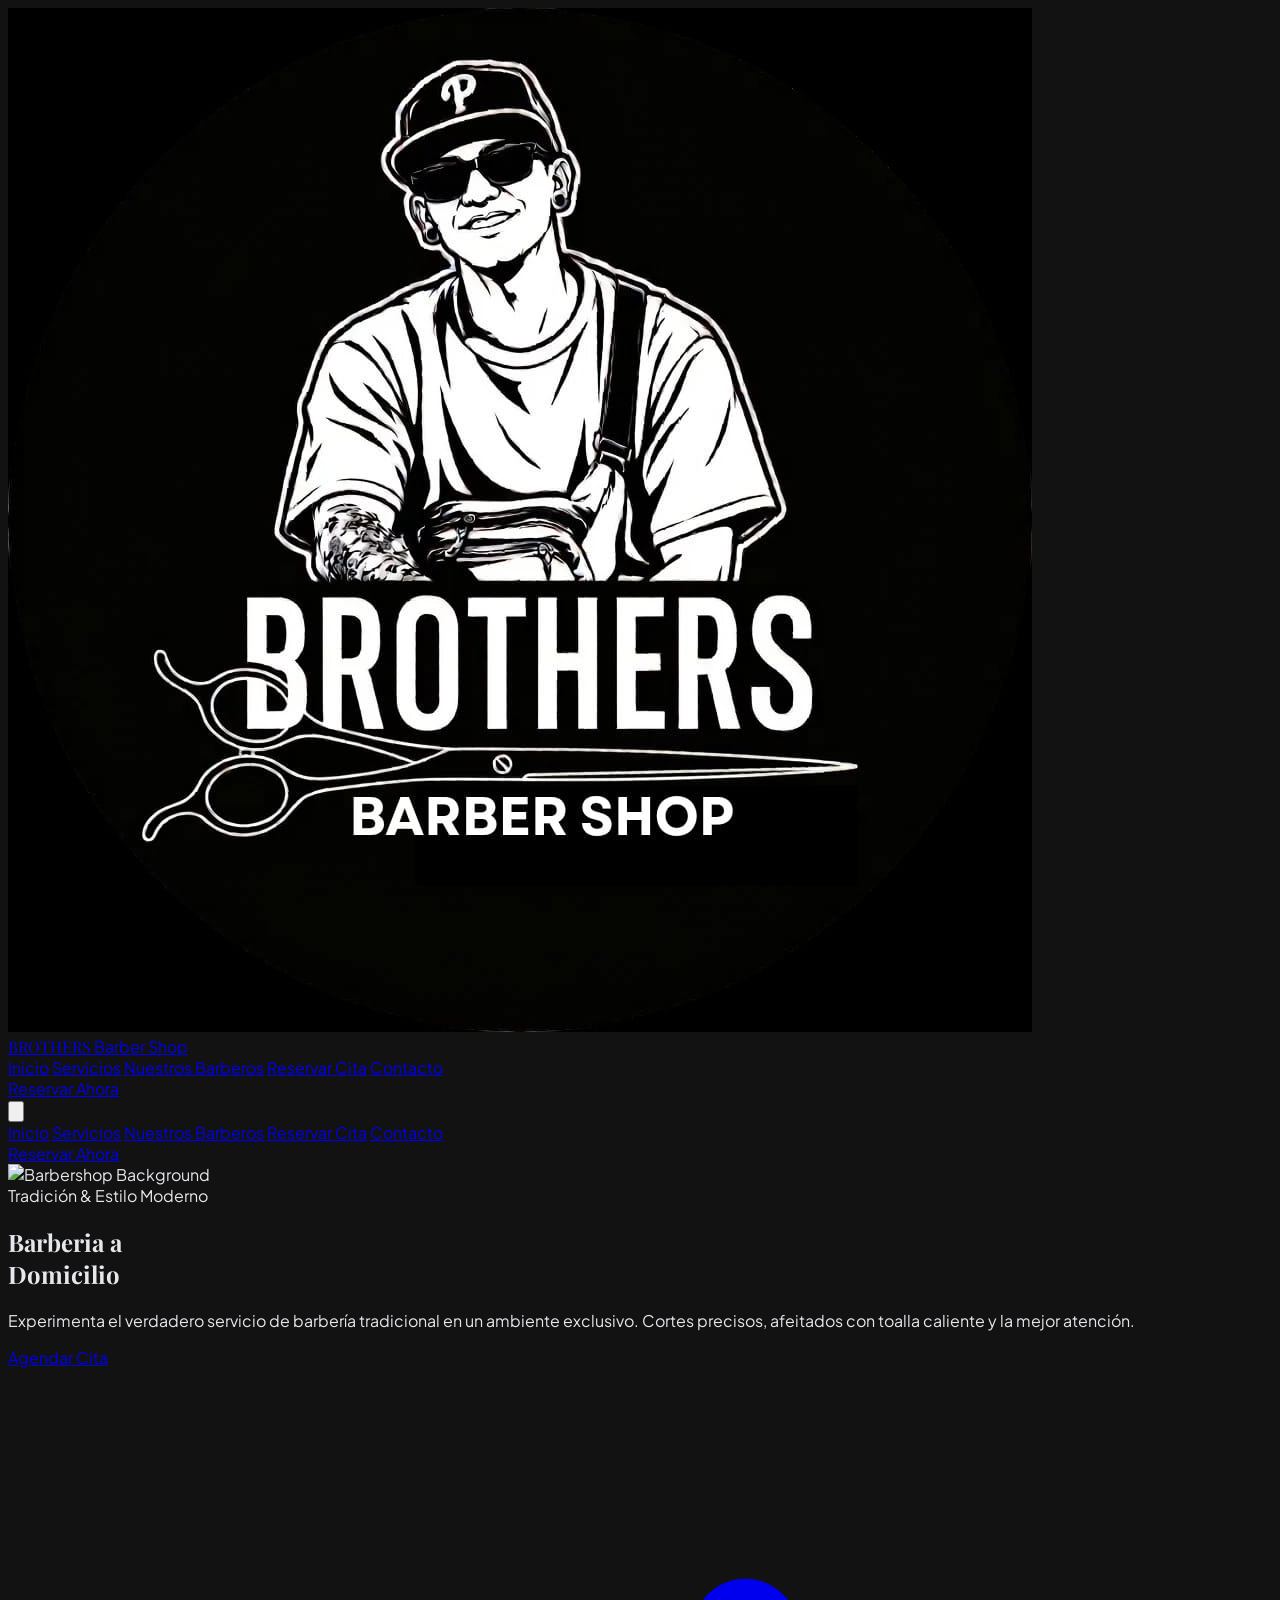
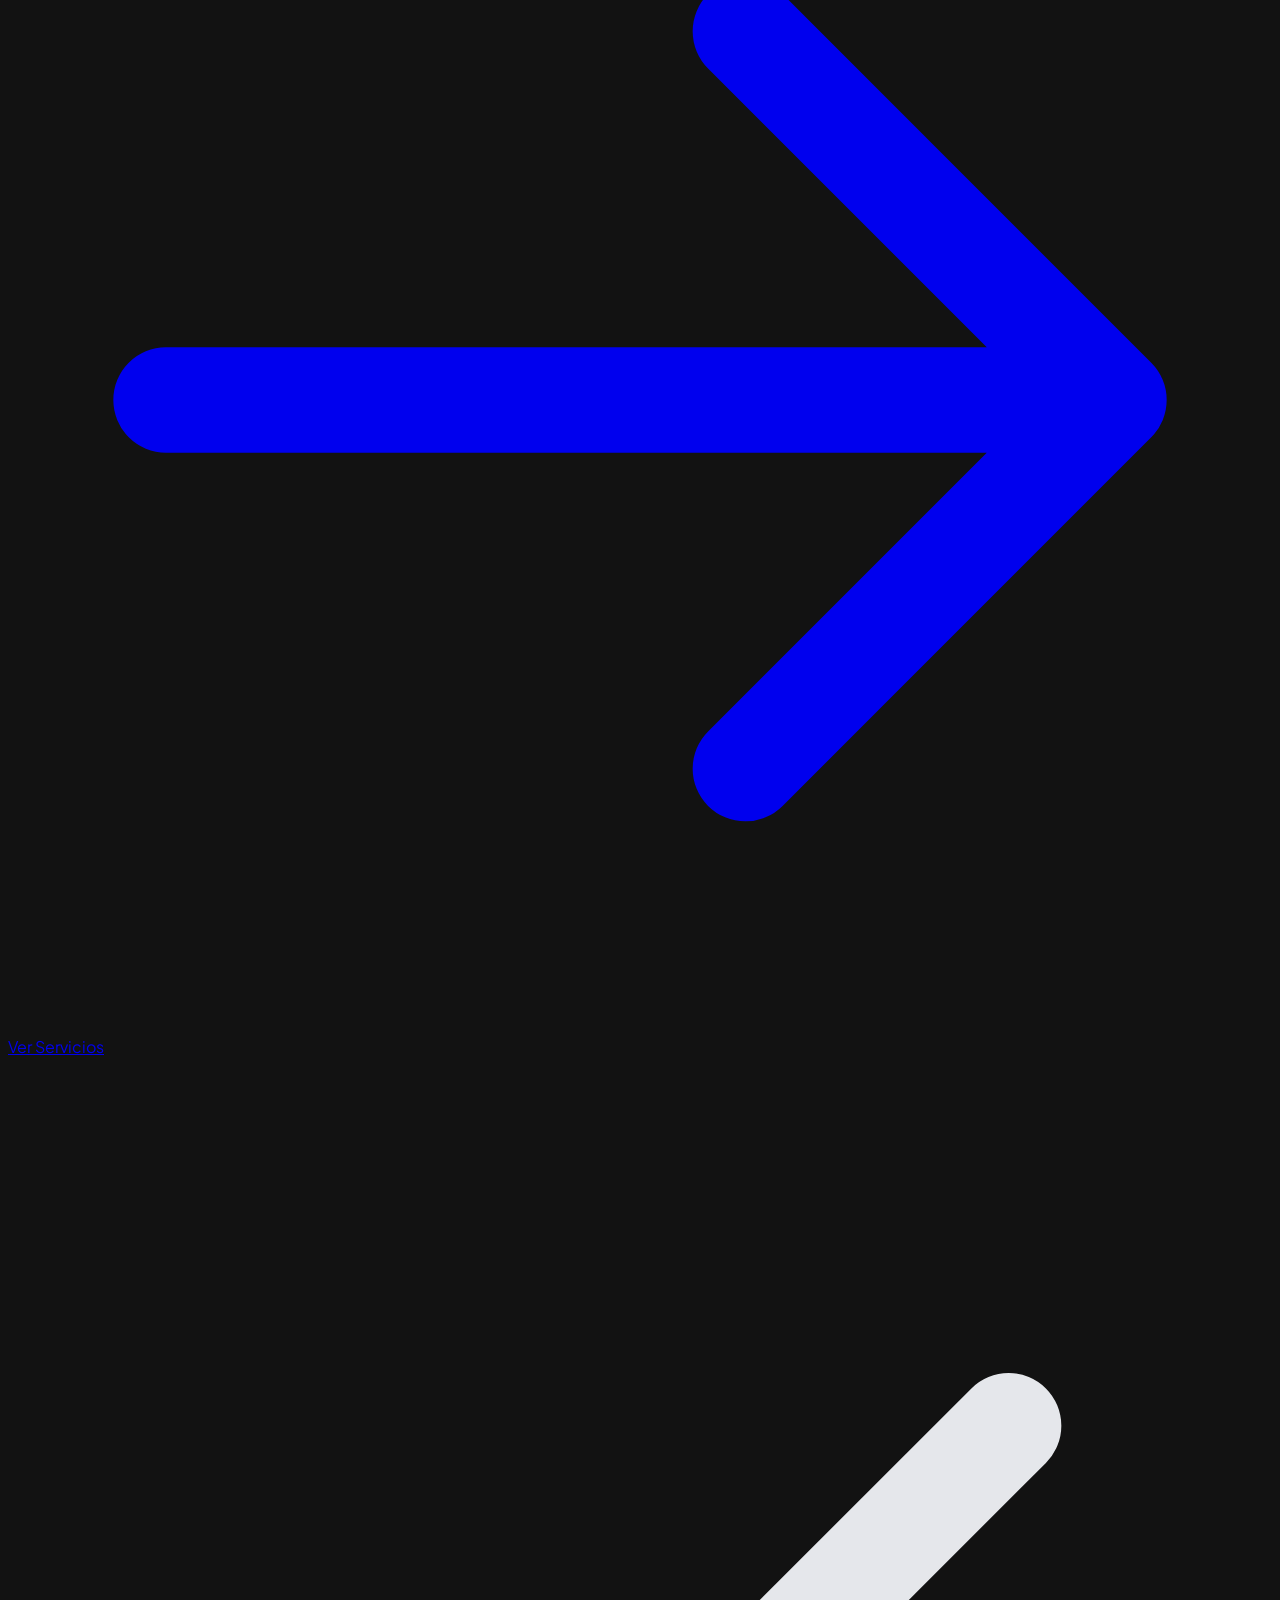
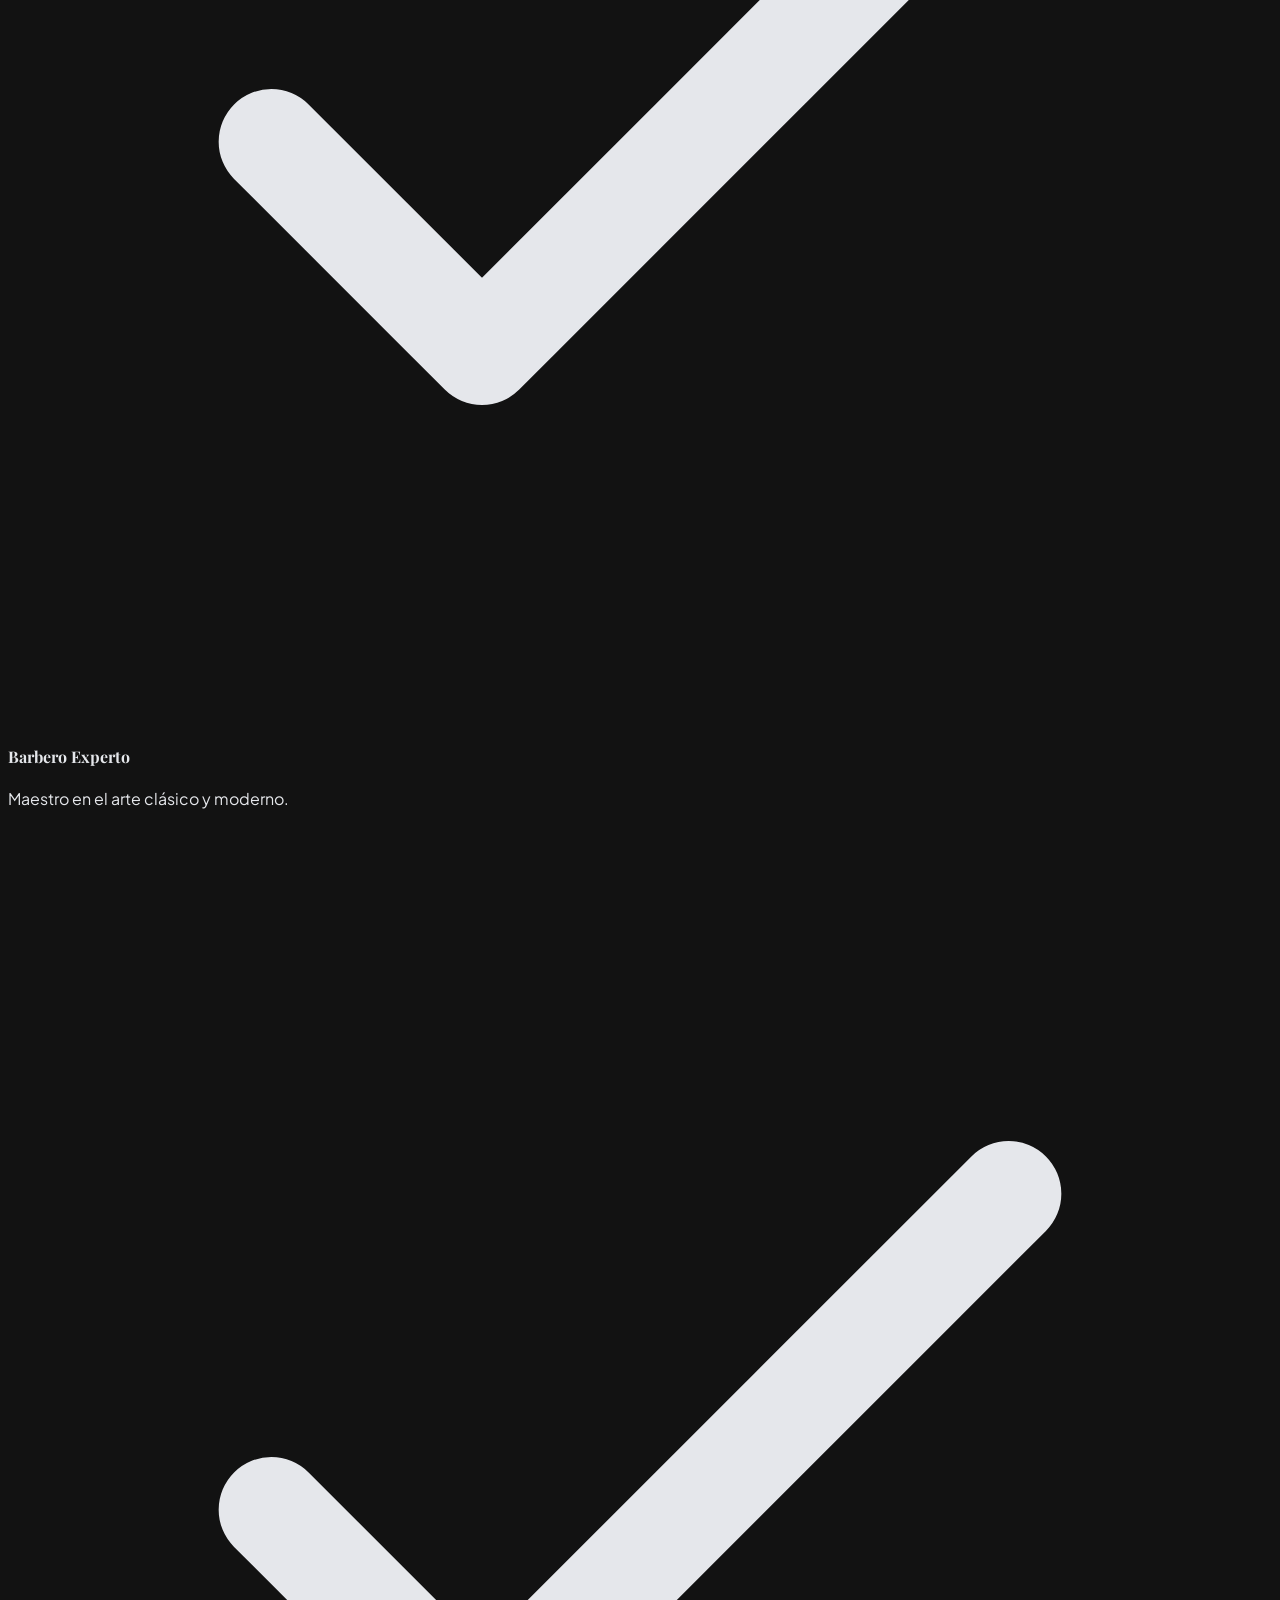
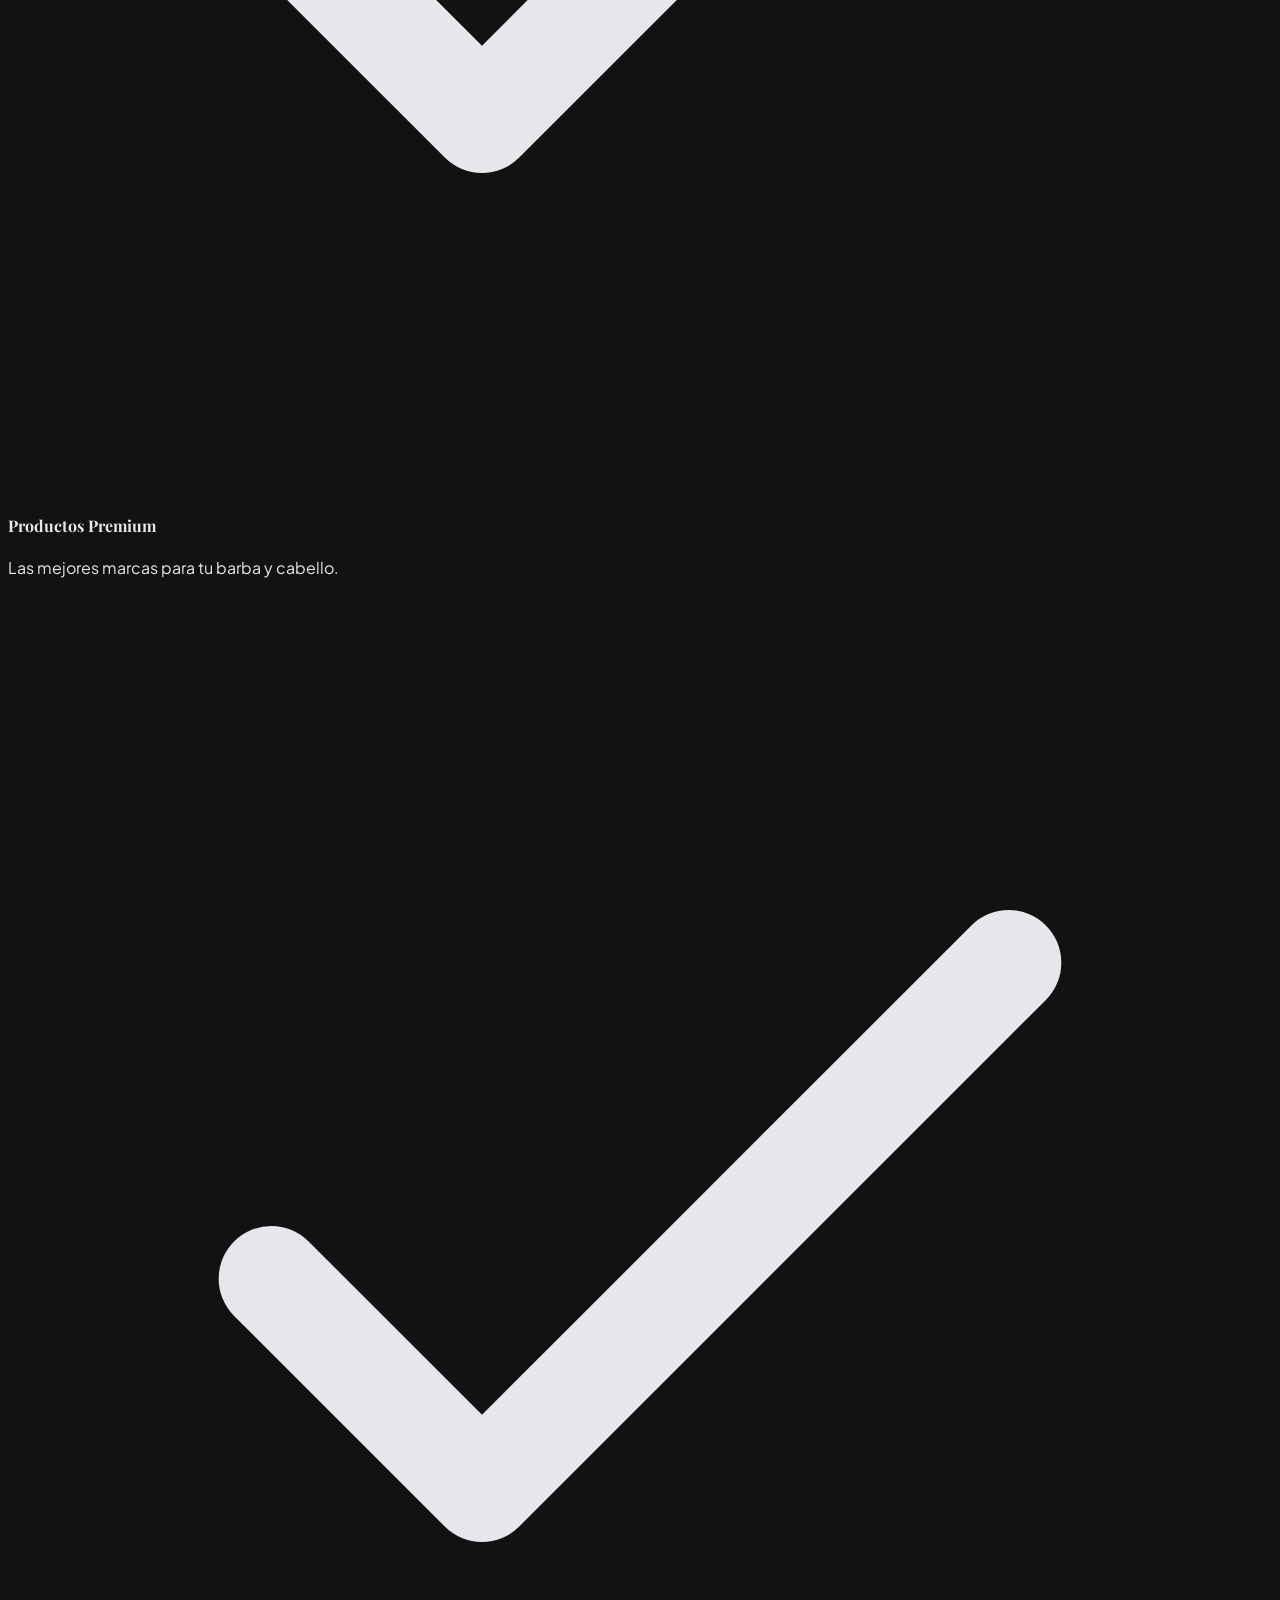
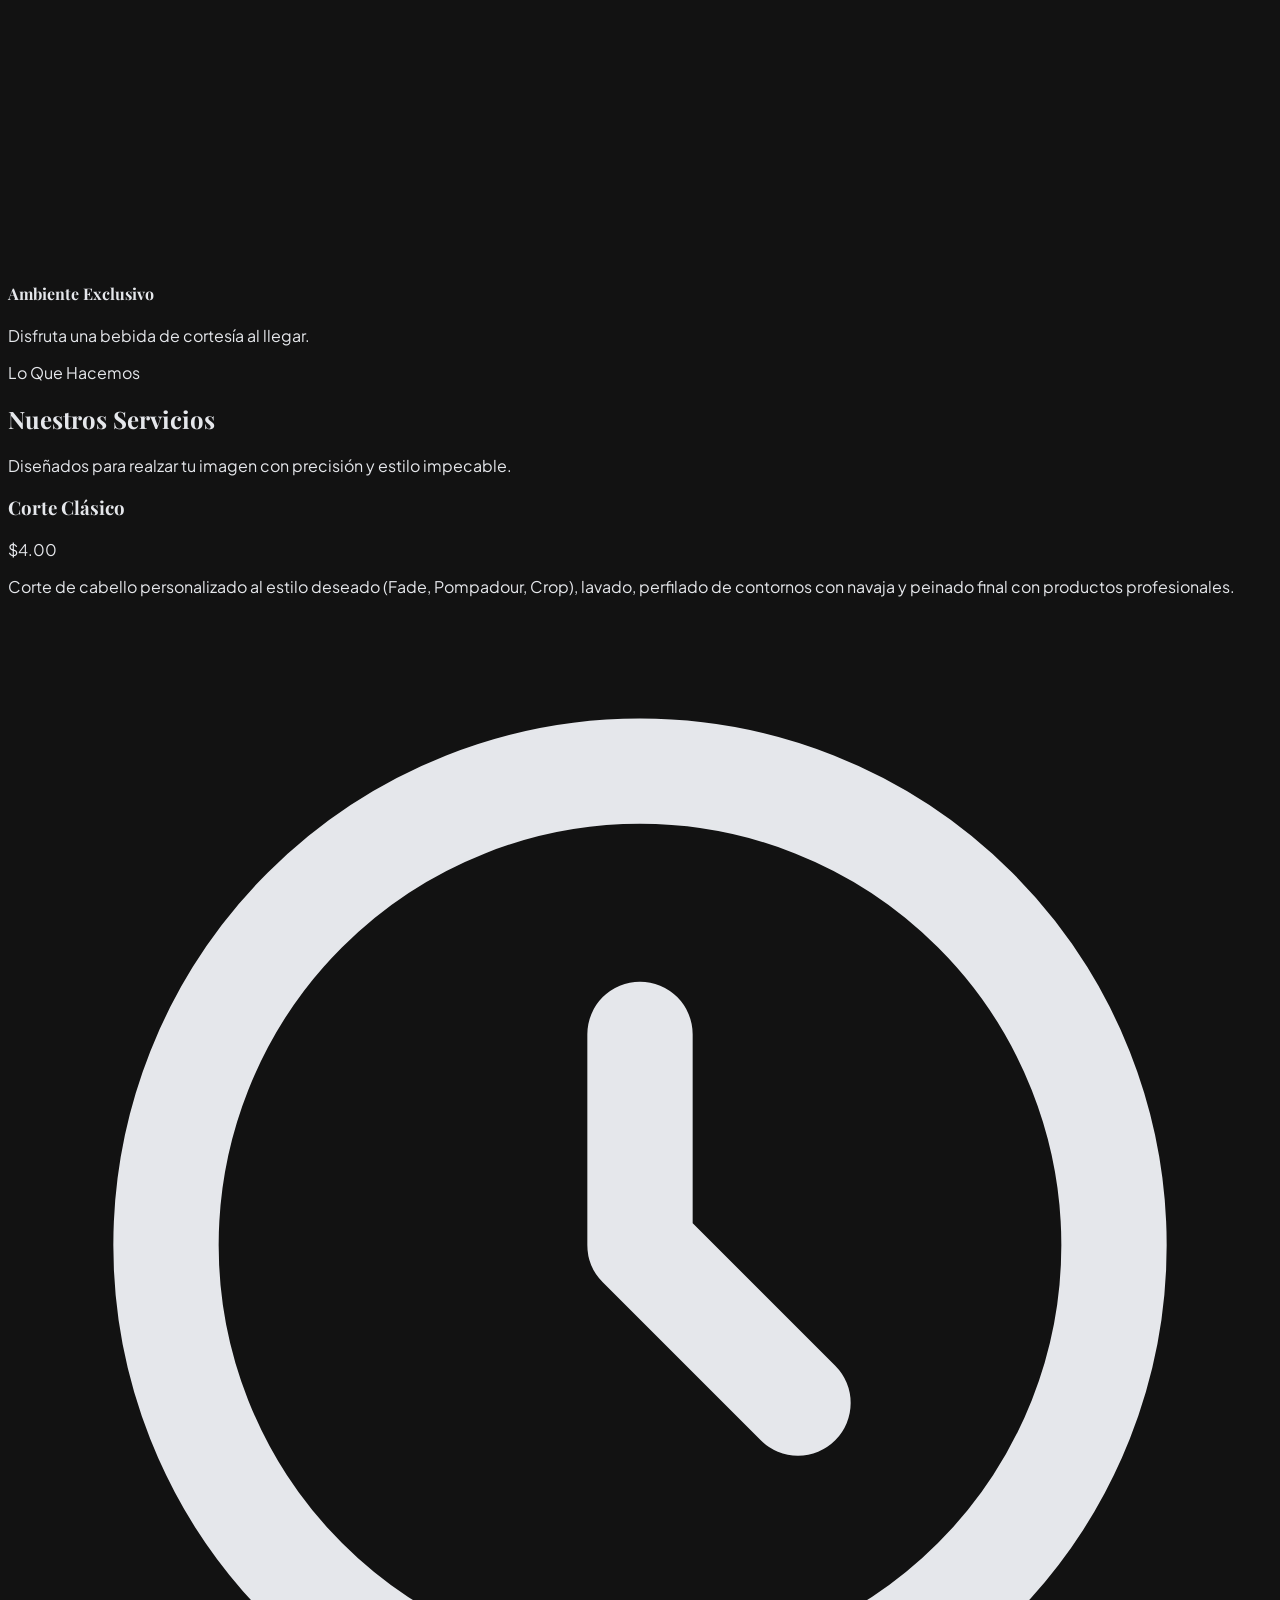
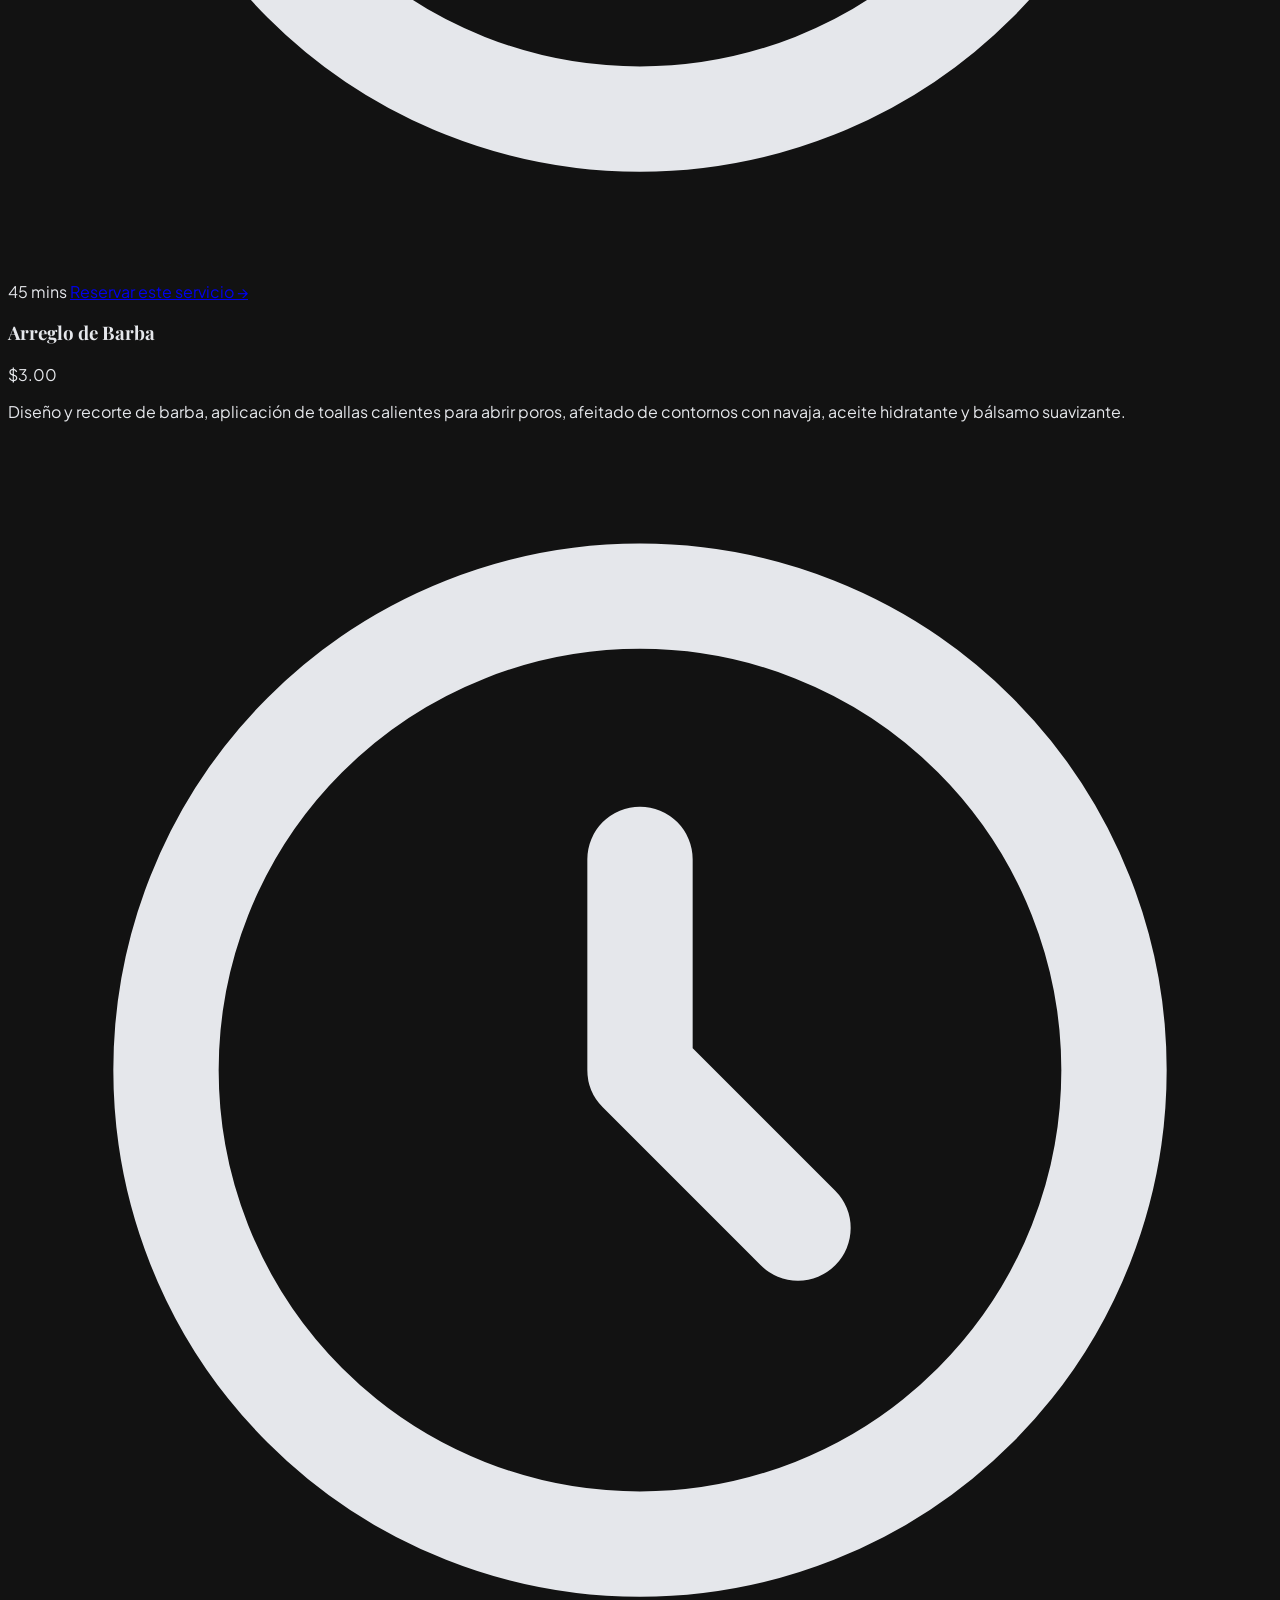
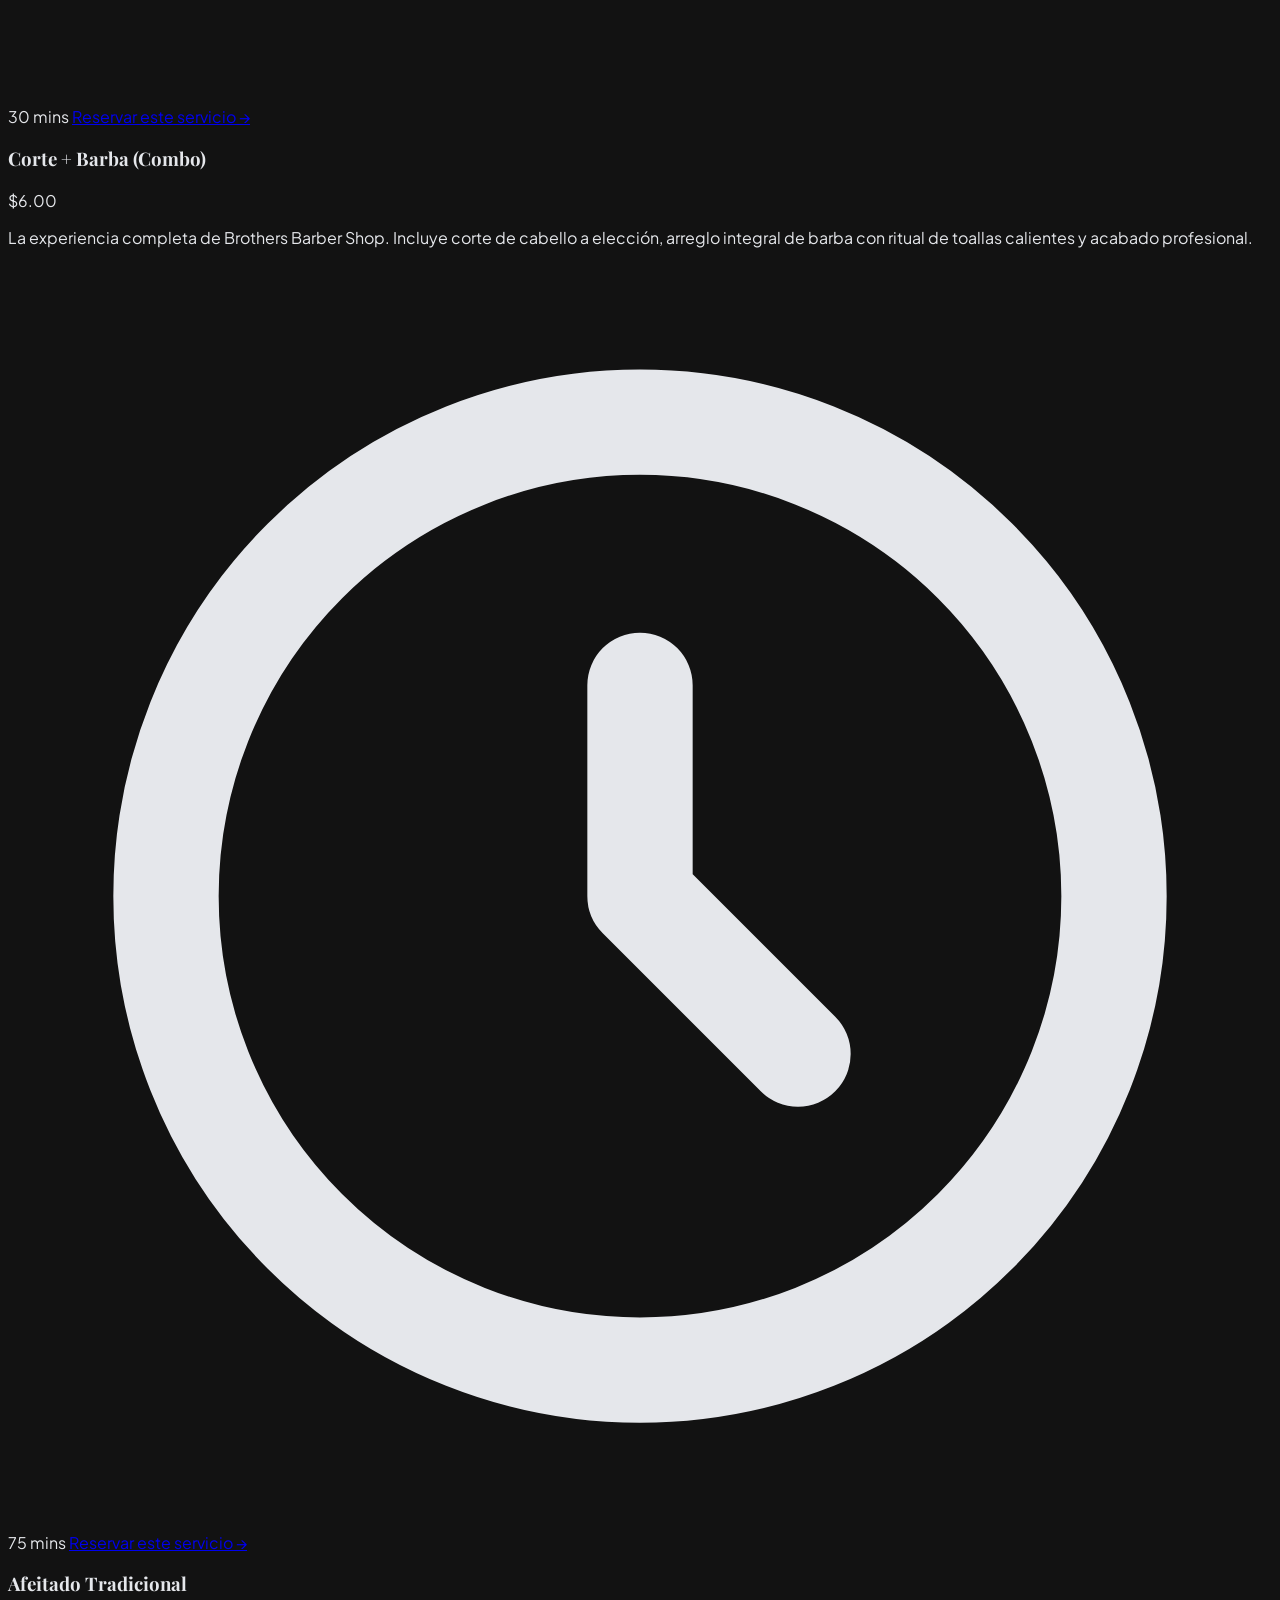
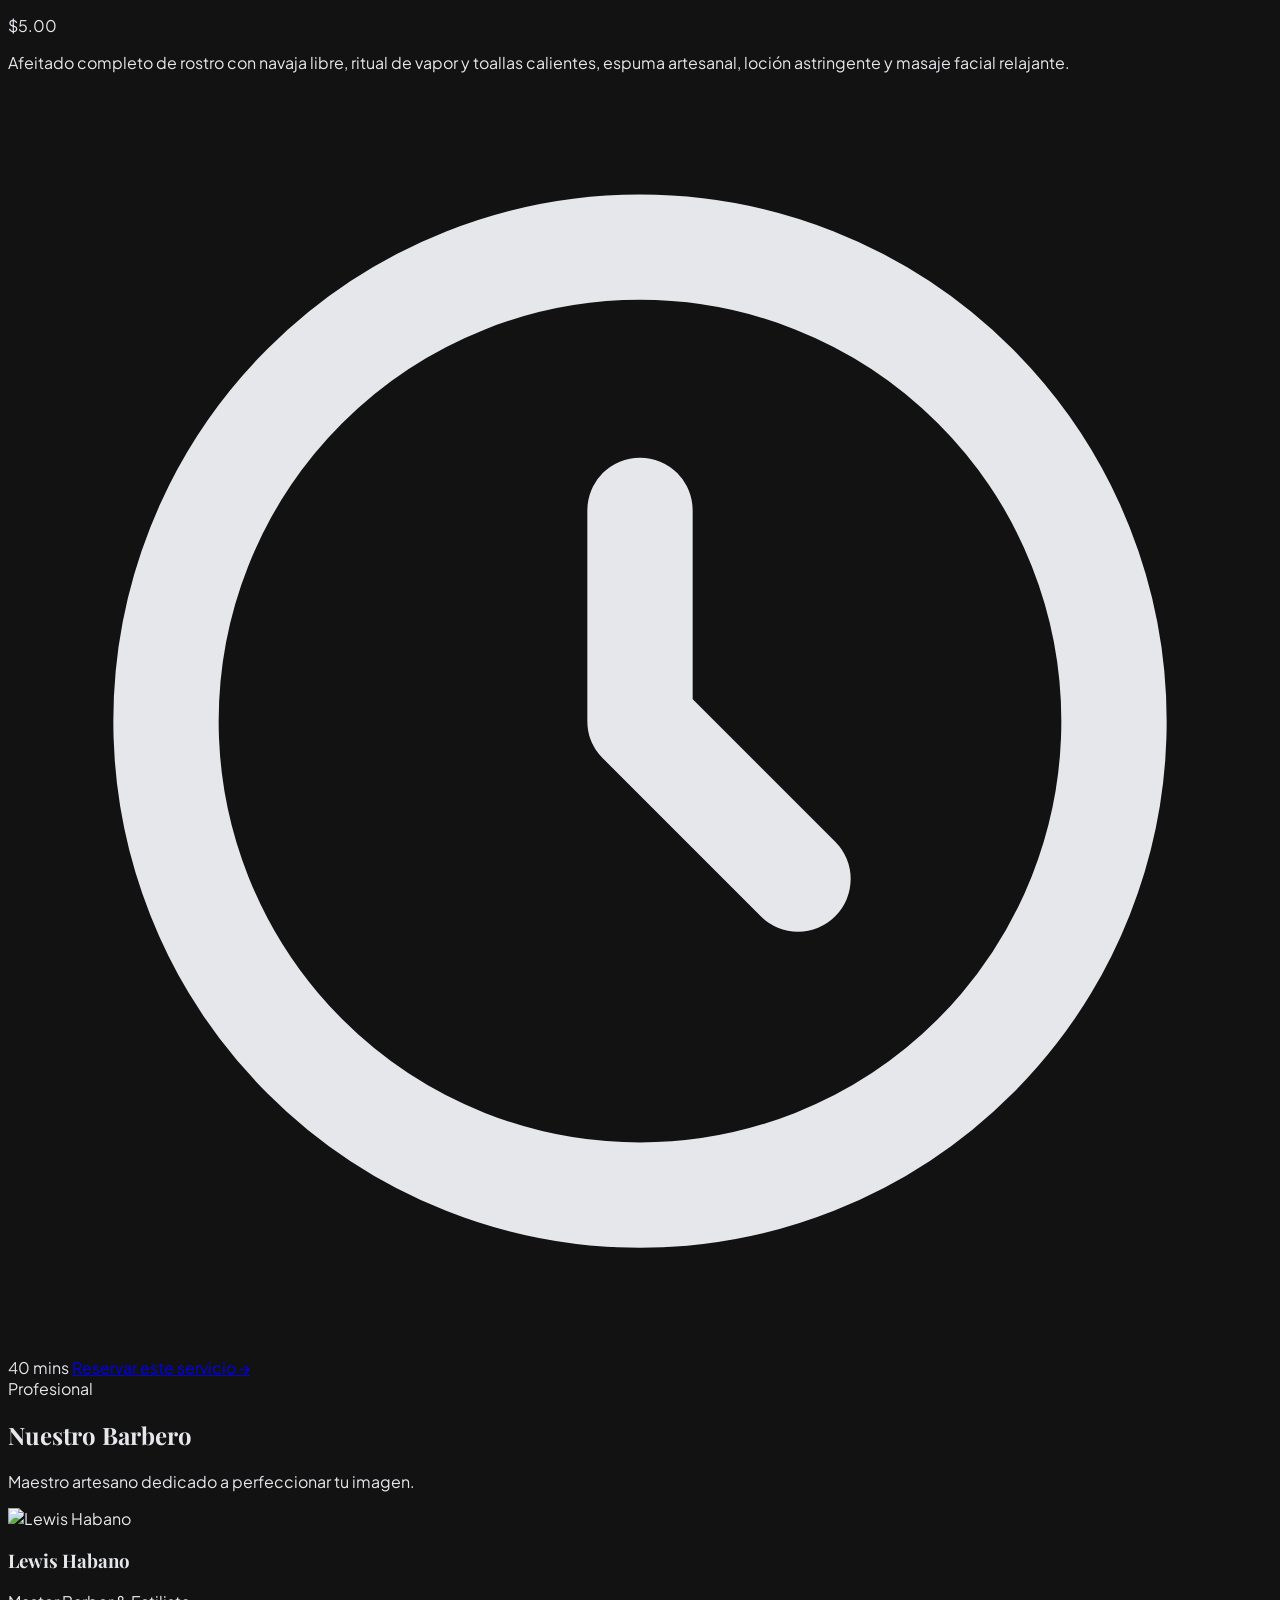
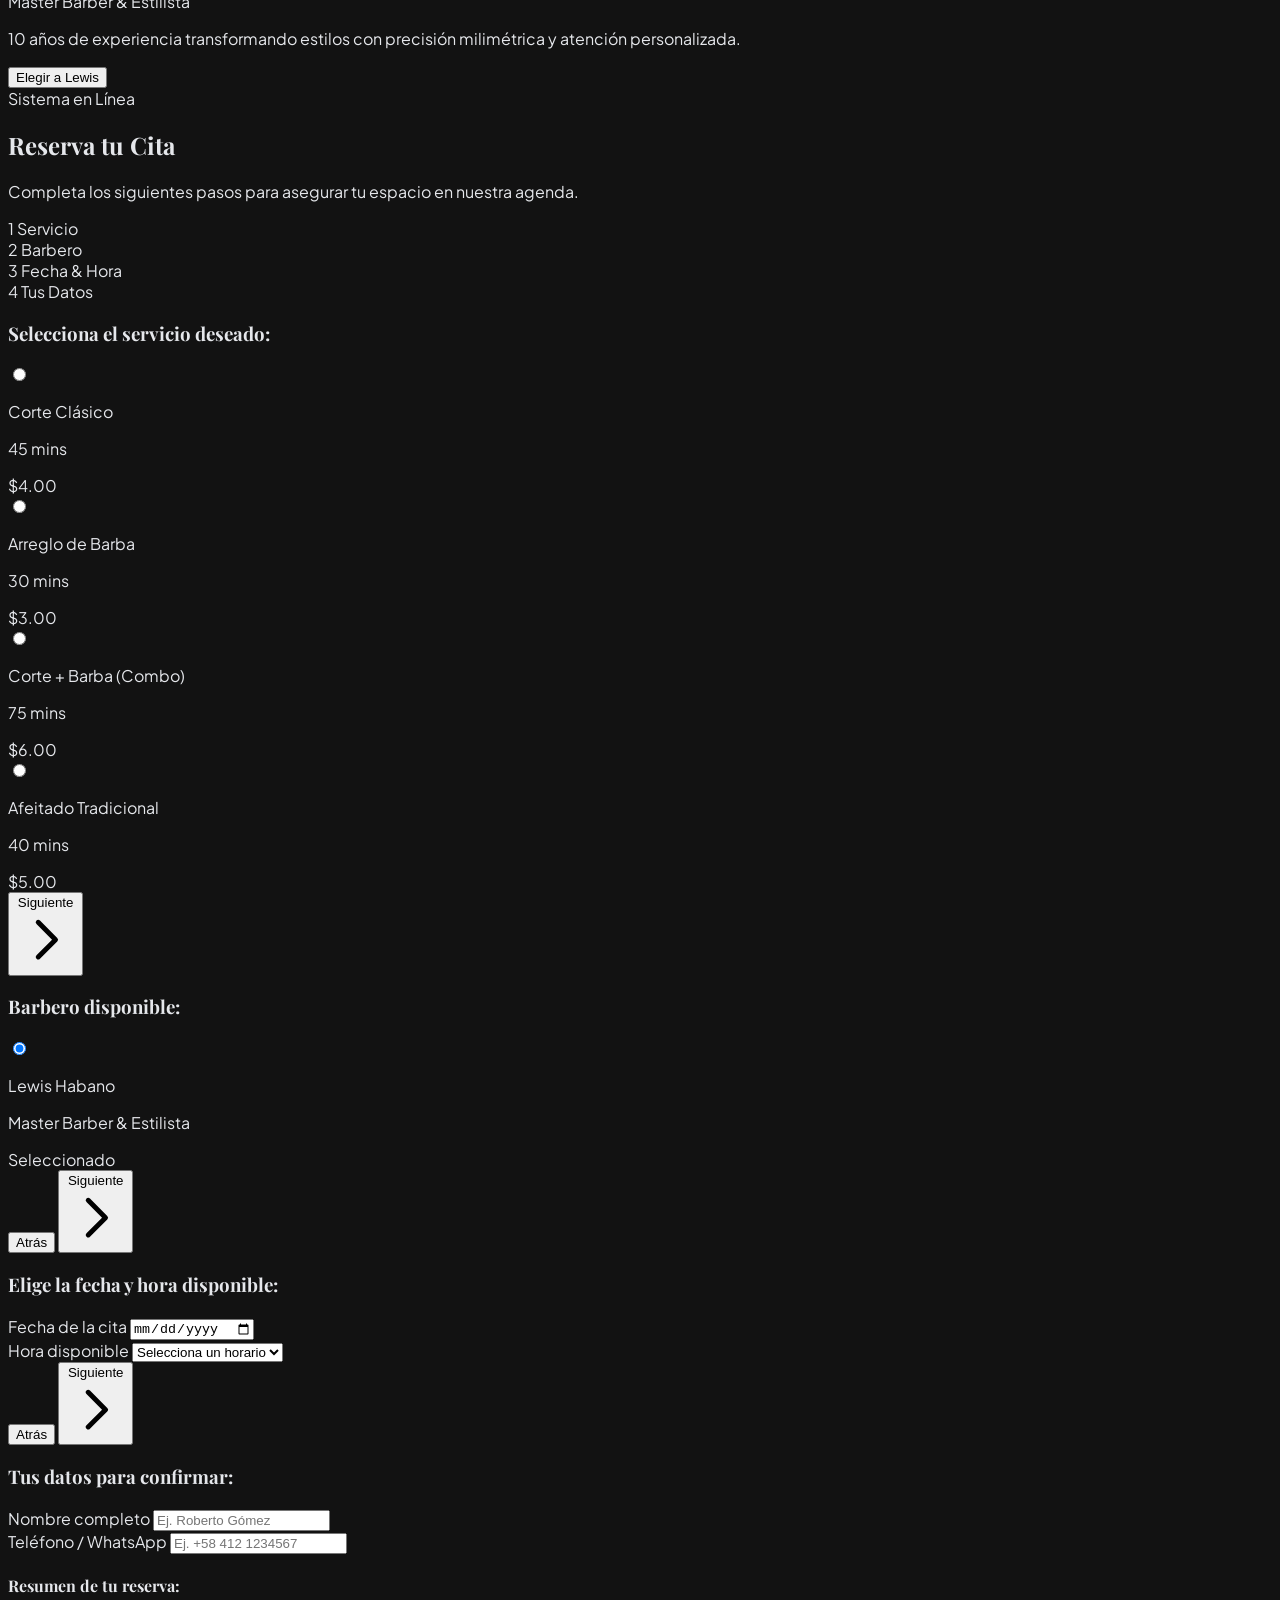
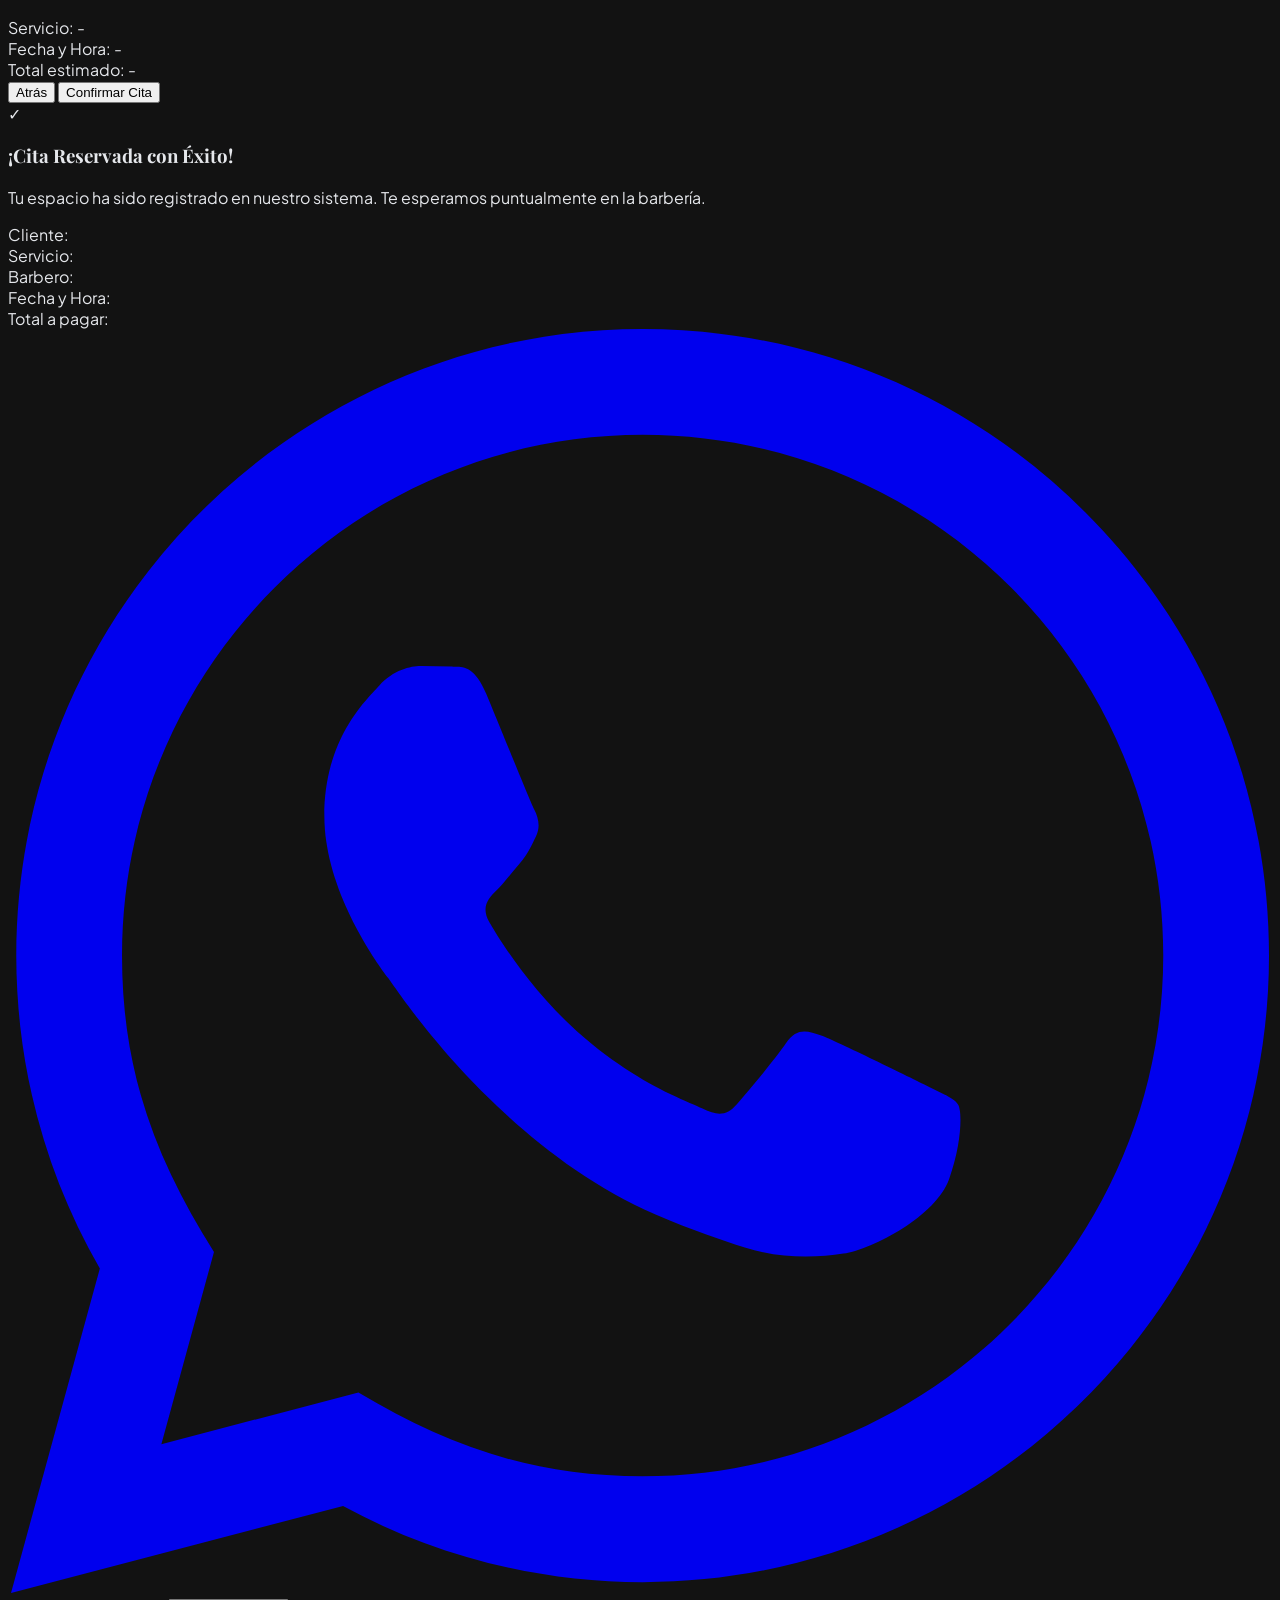
==== index.html @ 05771e5d "primero" ====
<!DOCTYPE html>
<html lang="es" class="scroll-smooth">
<head>
    <meta charset="UTF-8">
    <meta name="viewport" content="width=device-width, initial-scale=1.0">
    <title>Brothers Barber Shop | Estilo y Elegancia</title>
    <!-- Tailwind CSS CDN -->
    <script src="https://cdn.tailwindcss.com"></script>
    <script>
        tailwind.config = {
            theme: {
                extend: {
                    colors: {
                        neonBlue: {
                            DEFAULT: '#00f3ff',
                            light: '#66f8ff',
                            dark: '#00b3bc'
                        },
                        darkBg: '#121212',
                        cardBg: '#1A1A1A',
                        darkerBg: '#0A0A0A'
                    }
                }
            }
        }
    </script>
    <!-- Google Fonts -->
    <link rel="preconnect" href="https://fonts.googleapis.com">
    <link rel="preconnect" href="https://fonts.gstatic.com" crossorigin>
    <link href="https://fonts.googleapis.com/css2?family=Playfair+Display:ital,wght@0,400..900;1,400..900&family=Plus+Jakarta+Sans:wght@300;400;500;600;700&display=swap" rel="stylesheet">
    <!-- Archivo CSS Externo -->
    <link rel="stylesheet" href="style.css">
</head>
<body class="bg-darkBg text-gray-200 antialiased selection:bg-neonBlue selection:text-black">

    <header class="fixed top-0 left-0 right-0 z-50 bg-darkerBg/90 backdrop-blur-md border-b border-neonBlue/20">
        <div class="max-w-7xl mx-auto px-4 sm:px-6 lg:px-8 h-20 flex items-center justify-between">
            <a href="#" class="flex items-center gap-3">
                <img src="img/logo.jpg.jpeg" alt="Brothers Barber Shop" class="w-11 h-11 rounded-full object-cover border-2 border-neonBlue shadow-[0_0_10px_rgba(0,243,255,0.4)]">
                <div>
                    <span class="block font-serif text-base sm:text-lg font-bold tracking-wider text-white">BROTHERS</span>
                    <span class="block text-xs uppercase tracking-widest text-neonBlue font-semibold">Barber Shop</span>
                </div>
            </a>
            
            <nav class="hidden md:flex items-center space-x-8 text-sm font-medium">
                <a href="#inicio" class="hover:text-neonBlue transition-colors">Inicio</a>
                <a href="#servicios" class="hover:text-neonBlue transition-colors">Servicios</a>
                <a href="#barberos" class="hover:text-neonBlue transition-colors">Nuestros Barberos</a>
                <a href="#reservas" class="hover:text-neonBlue transition-colors">Reservar Cita</a>
                <a href="#contacto" class="hover:text-neonBlue transition-colors">Contacto</a>
            </nav>

            <div class="hidden md:block">
                <a href="#reservas" class="bg-neonBlue text-black font-semibold px-5 py-2.5 rounded-full hover:bg-neonBlue-light transition-all shadow-lg shadow-neonBlue/30">
                    Reservar Ahora
                </a>
            </div>

            <!-- Mobile Menu Button -->
            <button id="menu-btn" class="md:hidden text-neonBlue focus:outline-none">
                <svg class="w-7 h-7" fill="none" stroke="currentColor" viewBox="0 0 24 24">
                    <path stroke-linecap="round" stroke-linejoin="round" stroke-width="2" d="M4 6h16M4 12h16M4 18h16"></path>
                </svg>
            </button>
        </div>

        <!-- Mobile Menu Modal -->
        <div id="mobile-menu" class="hidden md:hidden bg-darkerBg border-b border-neonBlue/20 px-4 pt-2 pb-6 space-y-3">
            <a href="#inicio" class="block py-2 hover:text-neonBlue transition-colors border-b border-gray-800">Inicio</a>
            <a href="#servicios" class="block py-2 hover:text-neonBlue transition-colors border-b border-gray-800">Servicios</a>
            <a href="#barberos" class="block py-2 hover:text-neonBlue transition-colors border-b border-gray-800">Nuestros Barberos</a>
            <a href="#reservas" class="block py-2 hover:text-neonBlue transition-colors border-b border-gray-800">Reservar Cita</a>
            <a href="#contacto" class="block py-2 hover:text-neonBlue transition-colors">Contacto</a>
            <div class="pt-2">
                <a href="#reservas" class="block text-center bg-neonBlue text-black font-semibold py-3 rounded-full shadow-lg shadow-neonBlue/20">
                    Reservar Ahora
                </a>
            </div>
        </div>
    </header>

    <section id="inicio" class="relative min-h-screen flex items-center justify-center pt-20 overflow-hidden">
        <div class="absolute inset-0 z-0">
            <img src="https://images.unsplash.com/photo-1585747860715-2ba37e788b70?auto=format&fit=crop&q=80&w=1920" alt="Barbershop Background" class="w-full h-full object-cover opacity-25 filter grayscale">
            <div class="absolute inset-0 bg-gradient-to-t from-darkBg via-darkBg/60 to-transparent"></div>
        </div>

        <div class="relative z-10 max-w-4xl mx-auto px-4 text-center py-20">
            <span class="inline-block uppercase tracking-[0.3em] text-neonBlue text-xs sm:text-sm font-semibold mb-4 border border-neonBlue/40 px-4 py-1.5 rounded-full bg-neonBlue/10 shadow-[0_0_15px_rgba(0,243,255,0.15)]">
                Tradición & Estilo Moderno
            </span>
            <h1 class="font-serif text-4xl sm:text-6xl lg:text-7xl font-bold tracking-tight text-white mb-6 leading-tight">
                Barberia a<span class="text-neonBlue italic drop-shadow-[0_0_15px_rgba(0,243,255,0.4)]"> <br>Domicilio</span>
            </h1>
            <p class="text-gray-400 text-lg sm:text-xl max-w-2xl mx-auto mb-10 font-light">
                Experimenta el verdadero servicio de barbería tradicional en un ambiente exclusivo. Cortes precisos, afeitados con toalla caliente y la mejor atención.
            </p>
            <div class="flex flex-col sm:flex-row items-center justify-center gap-4">
                <a href="#reservas" class="w-full sm:w-auto bg-neonBlue text-black font-bold px-8 py-4 rounded-full hover:bg-neonBlue-light transition-all shadow-xl shadow-neonBlue/30 flex items-center justify-center gap-2">
                    <span>Agendar Cita</span>
                    <svg class="w-5 h-5" fill="none" stroke="currentColor" viewBox="0 0 24 24"><path stroke-linecap="round" stroke-linejoin="round" stroke-width="2" d="M14 5l7 7m0 0l-7 7m7-7H3"/></svg>
                </a>
                <a href="#servicios" class="w-full sm:w-auto border border-gray-700 hover:border-neonBlue text-white font-medium px-8 py-4 rounded-full transition-all">
                    Ver Servicios
                </a>
            </div>

            <!-- Features Highlights -->
            <div class="grid grid-cols-2 md:grid-cols-3 gap-6 mt-20 pt-12 border-t border-gray-800 text-left">
                <div class="flex items-start gap-3">
                    <div class="text-neonBlue mt-1">
                        <svg class="w-6 h-6" fill="none" stroke="currentColor" viewBox="0 0 24 24"><path stroke-linecap="round" stroke-linejoin="round" stroke-width="2" d="M5 13l4 4L19 7"/></svg>
                    </div>
                    <div>
                        <h4 class="font-semibold text-white">Barbero Experto</h4>
                        <p class="text-xs text-gray-400">Maestro en el arte clásico y moderno.</p>
                    </div>
                </div>
                <div class="flex items-start gap-3">
                    <div class="text-neonBlue mt-1">
                        <svg class="w-6 h-6" fill="none" stroke="currentColor" viewBox="0 0 24 24"><path stroke-linecap="round" stroke-linejoin="round" stroke-width="2" d="M5 13l4 4L19 7"/></svg>
                    </div>
                    <div>
                        <h4 class="font-semibold text-white">Productos Premium</h4>
                        <p class="text-xs text-gray-400">Las mejores marcas para tu barba y cabello.</p>
                    </div>
                </div>
                <div class="col-span-2 md:col-span-1 flex items-start gap-3">
                    <div class="text-neonBlue mt-1">
                        <svg class="w-6 h-6" fill="none" stroke="currentColor" viewBox="0 0 24 24"><path stroke-linecap="round" stroke-linejoin="round" stroke-width="2" d="M5 13l4 4L19 7"/></svg>
                    </div>
                    <div>
                        <h4 class="font-semibold text-white">Ambiente Exclusivo</h4>
                        <p class="text-xs text-gray-400">Disfruta una bebida de cortesía al llegar.</p>
                    </div>
                </div>
            </div>
        </div>
    </section>

    <section id="servicios" class="py-24 bg-darkerBg/50 border-t border-b border-gray-900">
        <div class="max-w-7xl mx-auto px-4 sm:px-6 lg:px-8">
            <div class="text-center max-w-2xl mx-auto mb-16">
                <span class="text-neonBlue uppercase tracking-widest text-xs font-semibold block mb-2">Lo Que Hacemos</span>
                <h2 class="font-serif text-3xl sm:text-5xl font-bold text-white mb-4">Nuestros Servicios</h2>
                <p class="text-gray-400">Diseñados para realzar tu imagen con precisión y estilo impecable.</p>
            </div>

            <div class="grid grid-cols-1 md:grid-cols-2 gap-8">
                <!-- Service 1 -->
                <div class="bg-cardBg p-6 sm:p-8 rounded-2xl border border-gray-800 hover:border-neonBlue/60 transition-all flex flex-col justify-between group">
                    <div>
                        <div class="flex justify-between items-start mb-4">
                            <h3 class="font-serif text-xl sm:text-2xl font-bold text-white group-hover:text-neonBlue transition-colors">Corte Clásico</h3>
                            <span class="text-neonBlue font-bold text-xl">$4.00</span>
                        </div>
                        <p class="text-gray-400 text-sm mb-6 leading-relaxed">
                            Corte de cabello personalizado al estilo deseado (Fade, Pompadour, Crop), lavado, perfilado de contornos con navaja y peinado final con productos profesionales.
                        </p>
                    </div>
                    <div class="flex items-center justify-between pt-4 border-t border-gray-800/80 text-xs text-gray-500">
                        <span class="flex items-center gap-1">
                            <svg class="w-4 h-4 text-neonBlue" fill="none" stroke="currentColor" viewBox="0 0 24 24"><path stroke-linecap="round" stroke-linejoin="round" stroke-width="2" d="M12 8v4l3 3m6-3a9 9 0 11-18 0 9 9 0 0118 0z"/></svg>
                            45 mins
                        </span>
                        <a href="#reservas" onclick="selectService('Corte Clásico', 4)" class="text-neonBlue font-semibold hover:underline">Reservar este servicio &rarr;</a>
                    </div>
                </div>

                <!-- Service 2 -->
                <div class="bg-cardBg p-6 sm:p-8 rounded-2xl border border-gray-800 hover:border-neonBlue/60 transition-all flex flex-col justify-between group">
                    <div>
                        <div class="flex justify-between items-start mb-4">
                            <h3 class="font-serif text-xl sm:text-2xl font-bold text-white group-hover:text-neonBlue transition-colors">Arreglo de Barba</h3>
                            <span class="text-neonBlue font-bold text-xl">$3.00</span>
                        </div>
                        <p class="text-gray-400 text-sm mb-6 leading-relaxed">
                            Diseño y recorte de barba, aplicación de toallas calientes para abrir poros, afeitado de contornos con navaja, aceite hidratante y bálsamo suavizante.
                        </p>
                    </div>
                    <div class="flex items-center justify-between pt-4 border-t border-gray-800/80 text-xs text-gray-500">
                        <span class="flex items-center gap-1">
                            <svg class="w-4 h-4 text-neonBlue" fill="none" stroke="currentColor" viewBox="0 0 24 24"><path stroke-linecap="round" stroke-linejoin="round" stroke-width="2" d="M12 8v4l3 3m6-3a9 9 0 11-18 0 9 9 0 0118 0z"/></svg>
                            30 mins
                        </span>
                        <a href="#reservas" onclick="selectService('Arreglo de Barba', 3)" class="text-neonBlue font-semibold hover:underline">Reservar este servicio &rarr;</a>
                    </div>
                </div>

                <!-- Service 3 -->
                <div class="bg-cardBg p-6 sm:p-8 rounded-2xl border border-gray-800 hover:border-neonBlue/60 transition-all flex flex-col justify-between group">
                    <div>
                        <div class="flex justify-between items-start mb-4">
                            <h3 class="font-serif text-xl sm:text-2xl font-bold text-white group-hover:text-neonBlue transition-colors">Corte + Barba (Combo)</h3>
                            <span class="text-neonBlue font-bold text-xl">$6.00</span>
                        </div>
                        <p class="text-gray-400 text-sm mb-6 leading-relaxed">
                            La experiencia completa de Brothers Barber Shop. Incluye corte de cabello a elección, arreglo integral de barba con ritual de toallas calientes y acabado profesional.
                        </p>
                    </div>
                    <div class="flex items-center justify-between pt-4 border-t border-gray-800/80 text-xs text-gray-500">
                        <span class="flex items-center gap-1">
                            <svg class="w-4 h-4 text-neonBlue" fill="none" stroke="currentColor" viewBox="0 0 24 24"><path stroke-linecap="round" stroke-linejoin="round" stroke-width="2" d="M12 8v4l3 3m6-3a9 9 0 11-18 0 9 9 0 0118 0z"/></svg>
                            75 mins
                        </span>
                        <a href="#reservas" onclick="selectService('Corte + Barba (Combo)', 6)" class="text-neonBlue font-semibold hover:underline">Reservar este servicio &rarr;</a>
                    </div>
                </div>

                <!-- Service 4 -->
                <div class="bg-cardBg p-6 sm:p-8 rounded-2xl border border-gray-800 hover:border-neonBlue/60 transition-all flex flex-col justify-between group">
                    <div>
                        <div class="flex justify-between items-start mb-4">
                            <h3 class="font-serif text-xl sm:text-2xl font-bold text-white group-hover:text-neonBlue transition-colors">Afeitado Tradicional</h3>
                            <span class="text-neonBlue font-bold text-xl">$5.00</span>
                        </div>
                        <p class="text-gray-400 text-sm mb-6 leading-relaxed">
                            Afeitado completo de rostro con navaja libre, ritual de vapor y toallas calientes, espuma artesanal, loción astringente y masaje facial relajante.
                        </p>
                    </div>
                    <div class="flex items-center justify-between pt-4 border-t border-gray-800/80 text-xs text-gray-500">
                        <span class="flex items-center gap-1">
                            <svg class="w-4 h-4 text-neonBlue" fill="none" stroke="currentColor" viewBox="0 0 24 24"><path stroke-linecap="round" stroke-linejoin="round" stroke-width="2" d="M12 8v4l3 3m6-3a9 9 0 11-18 0 9 9 0 0118 0z"/></svg>
                            40 mins
                        </span>
                        <a href="#reservas" onclick="selectService('Afeitado Tradicional', 5)" class="text-neonBlue font-semibold hover:underline">Reservar este servicio &rarr;</a>
                    </div>
                </div>
            </div>
        </div>
    </section>

    <!-- Único Barbero -->
    <section id="barberos" class="py-24">
        <div class="max-w-7xl mx-auto px-4 sm:px-6 lg:px-8">
            <div class="text-center max-w-2xl mx-auto mb-16">
                <span class="text-neonBlue uppercase tracking-widest text-xs font-semibold block mb-2">Profesional</span>
                <h2 class="font-serif text-3xl sm:text-5xl font-bold text-white mb-4">Nuestro Barbero</h2>
                <p class="text-gray-400">Maestro artesano dedicado a perfeccionar tu imagen.</p>
            </div>

            <div class="max-w-md mx-auto">
                <div class="bg-cardBg rounded-2xl overflow-hidden border border-gray-800 group">
                    <div class="h-80 overflow-hidden relative">
                        <img src="https://images.unsplash.com/photo-1503951914875-452162b0f3f1?auto=format&fit=crop&q=80&w=600" alt="Lewis Habano" class="w-full h-full object-cover group-hover:scale-105 transition-all duration-500 filter grayscale group-hover:grayscale-0">
                        <div class="absolute inset-0 bg-gradient-to-t from-darkBg via-transparent to-transparent"></div>
                    </div>
                    <div class="p-6 text-center">
                        <h3 class="font-serif text-xl font-bold text-white mb-1">Lewis Habano</h3>
                        <p class="text-neonBlue text-xs uppercase tracking-widest mb-4">Master Barber & Estilista</p>
                        <p class="text-gray-400 text-sm mb-6">10 años de experiencia transformando estilos con precisión milimétrica y atención personalizada.</p>
                        <button onclick="selectBarber('Lewis Habano')" class="w-full border border-neonBlue text-neonBlue hover:bg-neonBlue hover:text-black py-2.5 rounded-full text-sm font-semibold transition-all">
                            Elegir a Lewis
                        </button>
                    </div>
                </div>
            </div>
        </div>
    </section>

    <section id="reservas" class="py-24 bg-darkerBg/50 border-t border-b border-gray-900">
        <div class="max-w-4xl mx-auto px-4 sm:px-6 lg:px-8">
            <div class="text-center max-w-2xl mx-auto mb-16">
                <span class="text-neonBlue uppercase tracking-widest text-xs font-semibold block mb-2">Sistema en Línea</span>
                <h2 class="font-serif text-3xl sm:text-5xl font-bold text-white mb-4">Reserva tu Cita</h2>
                <p class="text-gray-400">Completa los siguientes pasos para asegurar tu espacio en nuestra agenda.</p>
            </div>

            <!-- Booking Container -->
            <div class="bg-cardBg p-6 sm:p-10 rounded-3xl border border-neonBlue/30 shadow-2xl relative">
                
                <!-- Steps Progress Indicator -->
                <div class="flex items-center justify-between mb-10 pb-6 border-b border-gray-800 max-w-md mx-auto text-xs sm:text-sm font-medium">
                    <div id="step-indicator-1" class="flex items-center gap-2 text-neonBlue">
                        <span class="w-7 h-7 rounded-full border border-neonBlue flex items-center justify-center font-bold">1</span>
                        <span class="hidden sm:inline">Servicio</span>
                    </div>
                    <div class="w-8 h-[1px] bg-gray-700"></div>
                    <div id="step-indicator-2" class="flex items-center gap-2 text-gray-500">
                        <span class="w-7 h-7 rounded-full border border-gray-700 flex items-center justify-center font-bold">2</span>
                        <span class="hidden sm:inline">Barbero</span>
                    </div>
                    <div class="w-8 h-[1px] bg-gray-700"></div>
                    <div id="step-indicator-3" class="flex items-center gap-2 text-gray-500">
                        <span class="w-7 h-7 rounded-full border border-gray-700 flex items-center justify-center font-bold">3</span>
                        <span class="hidden sm:inline">Fecha & Hora</span>
                    </div>
                    <div class="w-8 h-[1px] bg-gray-700"></div>
                    <div id="step-indicator-4" class="flex items-center gap-2 text-gray-500">
                        <span class="w-7 h-7 rounded-full border border-gray-700 flex items-center justify-center font-bold">4</span>
                        <span class="hidden sm:inline">Tus Datos</span>
                    </div>
                </div>

                <!-- Form / Steps Content -->
                <form id="booking-form" onsubmit="confirmBooking(event)">
                    
                    <!-- STEP 1: SELECT SERVICE -->
                    <div id="step-1" class="space-y-6">
                        <h3 class="font-serif text-xl font-bold text-white mb-4">Selecciona el servicio deseado:</h3>
                        <div class="grid grid-cols-1 sm:grid-cols-2 gap-4">
                            <label class="cursor-pointer border border-gray-800 hover:border-neonBlue p-4 rounded-xl flex items-center justify-between bg-darkerBg transition-all service-card">
                                <div class="flex items-center gap-3">
                                    <input type="radio" name="service" value="Corte Clásico" data-price="4" class="accent-[#00f3ff]" required onchange="updateBookingSummary()">
                                    <div>
                                        <p class="font-semibold text-white">Corte Clásico</p>
                                        <p class="text-xs text-gray-400">45 mins</p>
                                    </div>
                                </div>
                                <span class="text-neonBlue font-bold">$4.00</span>
                            </label>

                            <label class="cursor-pointer border border-gray-800 hover:border-neonBlue p-4 rounded-xl flex items-center justify-between bg-darkerBg transition-all service-card">
                                <div class="flex items-center gap-3">
                                    <input type="radio" name="service" value="Arreglo de Barba" data-price="3" class="accent-[#00f3ff]" onchange="updateBookingSummary()">
                                    <div>
                                        <p class="font-semibold text-white">Arreglo de Barba</p>
                                        <p class="text-xs text-gray-400">30 mins</p>
                                    </div>
                                </div>
                                <span class="text-neonBlue font-bold">$3.00</span>
                            </label>

                            <label class="cursor-pointer border border-gray-800 hover:border-neonBlue p-4 rounded-xl flex items-center justify-between bg-darkerBg transition-all service-card">
                                <div class="flex items-center gap-3">
                                    <input type="radio" name="service" value="Corte + Barba (Combo)" data-price="6" class="accent-[#00f3ff]" onchange="updateBookingSummary()">
                                    <div>
                                        <p class="font-semibold text-white">Corte + Barba (Combo)</p>
                                        <p class="text-xs text-gray-400">75 mins</p>
                                    </div>
                                </div>
                                <span class="text-neonBlue font-bold">$6.00</span>
                            </label>

                            <label class="cursor-pointer border border-gray-800 hover:border-neonBlue p-4 rounded-xl flex items-center justify-between bg-darkerBg transition-all service-card">
                                <div class="flex items-center gap-3">
                                    <input type="radio" name="service" value="Afeitado Tradicional" data-price="5" class="accent-[#00f3ff]" onchange="updateBookingSummary()">
                                    <div>
                                        <p class="font-semibold text-white">Afeitado Tradicional</p>
                                        <p class="text-xs text-gray-400">40 mins</p>
                                    </div>
                                </div>
                                <span class="text-neonBlue font-bold">$5.00</span>
                            </label>
                        </div>

                        <div class="flex justify-end pt-6">
                            <button type="button" onclick="nextStep(2)" class="bg-neonBlue text-black font-bold px-8 py-3 rounded-full hover:bg-neonBlue-light transition-all flex items-center gap-2">
                                <span>Siguiente</span>
                                <svg class="w-4 h-4" fill="none" stroke="currentColor" viewBox="0 0 24 24"><path stroke-linecap="round" stroke-linejoin="round" stroke-width="2" d="M9 5l7 7-7 7"/></svg>
                            </button>
                        </div>
                    </div>

                    <!-- STEP 2: SELECT BARBER (Único) -->
                    <div id="step-2" class="space-y-6 hidden">
                        <h3 class="font-serif text-xl font-bold text-white mb-4">Barbero disponible:</h3>
                        <div class="max-w-md mx-auto">
                            <label class="cursor-pointer border border-neonBlue p-5 rounded-xl text-center bg-darkerBg transition-all flex items-center justify-between">
                                <div class="flex items-center gap-3">
                                    <input type="radio" name="barber" value="Lewis Habano" class="accent-[#00f3ff]" checked required onchange="updateBookingSummary()">
                                    <div class="text-left">
                                        <p class="font-semibold text-white">Lewis Habano</p>
                                        <p class="text-xs text-neonBlue">Master Barber & Estilista</p>
                                    </div>
                                </div>
                                <span class="text-xs bg-neonBlue/10 text-neonBlue border border-neonBlue/30 px-3 py-1 rounded-full">Seleccionado</span>
                            </label>
                        </div>

                        <div class="flex justify-between pt-6">
                            <button type="button" onclick="prevStep(1)" class="border border-gray-700 text-white font-semibold px-6 py-3 rounded-full hover:bg-gray-800 transition-all">
                                Atrás
                            </button>
                            <button type="button" onclick="nextStep(3)" class="bg-neonBlue text-black font-bold px-8 py-3 rounded-full hover:bg-neonBlue-light transition-all flex items-center gap-2">
                                <span>Siguiente</span>
                                <svg class="w-4 h-4" fill="none" stroke="currentColor" viewBox="0 0 24 24"><path stroke-linecap="round" stroke-linejoin="round" stroke-width="2" d="M9 5l7 7-7 7"/></svg>
                            </button>
                        </div>
                    </div>

                    <!-- STEP 3: DATE & TIME -->
                    <div id="step-3" class="space-y-6 hidden">
                        <h3 class="font-serif text-xl font-bold text-white mb-4">Elige la fecha y hora disponible:</h3>
                        
                        <div class="grid grid-cols-1 sm:grid-cols-2 gap-6">
                            <div>
                                <label class="block text-xs uppercase tracking-widest text-gray-400 mb-2">Fecha de la cita</label>
                                <input type="date" id="booking-date" class="w-full bg-darkerBg border border-gray-800 rounded-xl px-4 py-3 text-white focus:outline-none focus:border-neonBlue" required onchange="updateBookingSummary()">
                            </div>
                            <div>
                                <label class="block text-xs uppercase tracking-widest text-gray-400 mb-2">Hora disponible</label>
                                <select id="booking-time" class="w-full bg-darkerBg border border-gray-800 rounded-xl px-4 py-3 text-white focus:outline-none focus:border-neonBlue" required onchange="updateBookingSummary()">
                                    <option value="">Selecciona un horario</option>
                                    <option value="09:00 AM">09:00 AM</option>
                                    <option value="10:00 AM">10:00 AM</option>
                                    <option value="11:00 AM">11:00 AM</option>
                                    <option value="01:00 PM">01:00 PM</option>
                                    <option value="02:30 PM">02:30 PM</option>
                                    <option value="04:00 PM">04:00 PM</option>
                                    <option value="05:30 PM">05:30 PM</option>
                                    <option value="07:00 PM">07:00 PM</option>
                                </select>
                            </div>
                        </div>

                        <div class="flex justify-between pt-6">
                            <button type="button" onclick="prevStep(2)" class="border border-gray-700 text-white font-semibold px-6 py-3 rounded-full hover:bg-gray-800 transition-all">
                                Atrás
                            </button>
                            <button type="button" onclick="nextStep(4)" class="bg-neonBlue text-black font-bold px-8 py-3 rounded-full hover:bg-neonBlue-light transition-all flex items-center gap-2">
                                <span>Siguiente</span>
                                <svg class="w-4 h-4" fill="none" stroke="currentColor" viewBox="0 0 24 24"><path stroke-linecap="round" stroke-linejoin="round" stroke-width="2" d="M9 5l7 7-7 7"/></svg>
                            </button>
                        </div>
                    </div>

                    <!-- STEP 4: CUSTOMER DETAILS -->
                    <div id="step-4" class="space-y-6 hidden">
                        <h3 class="font-serif text-xl font-bold text-white mb-4">Tus datos para confirmar:</h3>
                        
                        <div class="grid grid-cols-1 sm:grid-cols-2 gap-6">
                            <div>
                                <label class="block text-xs uppercase tracking-widest text-gray-400 mb-2">Nombre completo</label>
                                <input type="text" id="client-name" placeholder="Ej. Roberto Gómez" class="w-full bg-darkerBg border border-gray-800 rounded-xl px-4 py-3 text-white focus:outline-none focus:border-neonBlue" required>
                            </div>
                            <div>
                                <label class="block text-xs uppercase tracking-widest text-gray-400 mb-2">Teléfono / WhatsApp</label>
                                <input type="tel" id="client-phone" placeholder="Ej. +58 412 1234567" class="w-full bg-darkerBg border border-gray-800 rounded-xl px-4 py-3 text-white focus:outline-none focus:border-neonBlue" required>
                            </div>
                        </div>

                        <!-- Live Summary Box -->
                        <div class="bg-darkerBg p-5 rounded-xl border border-gray-800 mt-6">
                            <h4 class="font-semibold text-neonBlue mb-3 text-sm uppercase tracking-wider">Resumen de tu reserva:</h4>
                            <div class="grid grid-cols-2 sm:grid-cols-4 gap-4 text-xs">
                                <div>
                                    <span class="text-gray-500 block">Servicio:</span>
                                    <span id="summary-service" class="text-white font-medium">-</span>
                                </div>
                                <div>
                                    <span class="text-gray-500 block">Fecha y Hora:</span>
                                    <span id="summary-datetime" class="text-white font-medium">-</span>
                                </div>
                                <div>
                                    <span class="text-gray-500 block">Total estimado:</span>
                                    <span id="summary-price" class="text-neonBlue font-bold text-sm">-</span>
                                </div>
                            </div>
                        </div>

                        <div class="flex justify-between pt-6">
                            <button type="button" onclick="prevStep(3)" class="border border-gray-700 text-white font-semibold px-6 py-3 rounded-full hover:bg-gray-800 transition-all">
                                Atrás
                            </button>
                            <button type="submit" id="submit-booking-btn" class="bg-neonBlue text-black font-bold px-8 py-3 rounded-full hover:bg-neonBlue-light transition-all shadow-lg shadow-neonBlue/30">
                                Confirmar Cita
                            </button>
                        </div>
                    </div>
                </form>

                <!-- SUCCESS MODAL / SCREEN (Hidden initially) -->
                <div id="success-screen" class="hidden text-center py-8 space-y-6">
                    <div class="w-16 h-16 bg-neonBlue/20 text-neonBlue rounded-full flex items-center justify-center mx-auto text-3xl font-bold border-2 border-neonBlue shadow-[0_0_15px_rgba(0,243,255,0.4)]">
                        ✓
                    </div>
                    <div>
                        <h3 class="font-serif text-2xl font-bold text-white mb-2">¡Cita Reservada con Éxito!</h3>
                        <p class="text-gray-400 text-sm max-w-md mx-auto">Tu espacio ha sido registrado en nuestro sistema. Te esperamos puntualmente en la barbería.</p>
                    </div>

                    <div class="bg-darkerBg p-6 rounded-2xl border border-gray-800 max-w-md mx-auto text-left space-y-3 text-sm">
                        <div class="flex justify-between border-b border-gray-800 pb-2">
                            <span class="text-gray-400">Cliente:</span>
                            <span id="suc-name" class="text-white font-semibold"></span>
                        </div>
                        <div class="flex justify-between border-b border-gray-800 pb-2">
                            <span class="text-gray-400">Servicio:</span>
                            <span id="suc-service" class="text-white font-semibold"></span>
                        </div>
                        <div class="flex justify-between border-b border-gray-800 pb-2">
                            <span class="text-gray-400">Barbero:</span>
                            <span id="suc-barber" class="text-white font-semibold"></span>
                        </div>
                        <div class="flex justify-between border-b border-gray-800 pb-2">
                            <span class="text-gray-400">Fecha y Hora:</span>
                            <span id="suc-datetime" class="text-white font-semibold"></span>
                        </div>
                        <div class="flex justify-between pt-1">
                            <span class="text-gray-400">Total a pagar:</span>
                            <span id="suc-price" class="text-neonBlue font-bold text-base"></span>
                        </div>
                    </div>

                    <div class="flex flex-col sm:flex-row items-center justify-center gap-4 pt-4">
                        <a id="whatsapp-btn" href="#" target="_blank" class="w-full sm:w-auto bg-[#25D366] text-white font-bold px-8 py-3.5 rounded-full hover:opacity-90 transition-all flex items-center justify-center gap-2 shadow-lg">
                            <svg class="w-5 h-5" fill="currentColor" viewBox="0 0 24 24"><path d="M.057 24l1.687-6.163c-1.041-1.804-1.588-3.849-1.587-5.946.003-6.556 5.338-11.891 11.893-11.891 3.181.001 6.167 1.24 8.413 3.488 2.245 2.248 3.481 5.236 3.48 8.414-.003 6.557-5.338 11.892-11.893 11.892-1.99-.001-3.951-.5-5.688-1.448l-6.305 1.654zm6.597-3.807c1.676.995 3.276 1.591 5.392 1.592 5.448 0 9.886-4.434 9.889-9.885.002-5.462-4.415-9.89-9.881-9.892-5.452 0-9.887 4.434-9.889 9.884-.001 2.225.651 3.891 1.746 5.634l-.999 3.648 3.742-.981zm11.387-5.464c-.074-.124-.272-.198-.57-.347-.297-.149-1.758-.868-2.031-.967-.272-.099-.47-.149-.669.149-.198.297-.768.967-.941 1.165-.173.198-.347.223-.644.074-.297-.149-1.255-.462-2.39-1.475-.883-.788-1.48-1.761-1.653-2.059-.173-.297-.018-.458.13-.606.134-.133.297-.347.446-.521.151-.172.2-.296.3-.495.099-.198.05-.372-.025-.521-.075-.148-.669-1.611-.916-2.206-.242-.579-.487-.501-.669-.51l-.57-.01c-.198 0-.52.074-.792.372s-1.04 1.016-1.04 2.479 1.065 2.876 1.213 3.074c.149.198 2.095 3.2 5.076 4.487.709.306 1.263.489 1.694.626.712.226 1.36.194 1.872.118.571-.085 1.758-.719 2.006-1.413.248-.695.248-1.29.173-1.414z"/></svg>
                            <span>Enviar por WhatsApp</span>
                        </a>
                        <button onclick="resetBooking()" class="border border-gray-700 text-white font-semibold px-6 py-3 rounded-full hover:bg-gray-800 transition-all text-sm">
                            Reservar otra cita
                        </button>
                    </div>
                </div>

            </div>
        </div>
    </section>

    <section id="contacto" class="py-20">
        <div class="max-w-7xl mx-auto px-4 sm:px-6 lg:px-8">
            <div class="grid grid-cols-1 md:grid-cols-3 gap-8">
                <!-- Location -->
                <div class="bg-cardBg p-8 rounded-2xl border border-gray-800 text-center">
                    <div class="w-12 h-12 bg-neonBlue/10 text-neonBlue rounded-full flex items-center justify-center mx-auto mb-4">
                        <svg class="w-6 h-6" fill="none" stroke="currentColor" viewBox="0 0 24 24"><path stroke-linecap="round" stroke-linejoin="round" stroke-width="2" d="M17.657 16.657L13.414 20.9a1.998 1.998 0 01-2.827 0l-4.244-4.243a8 8 0 1111.314 0z"/><path stroke-linecap="round" stroke-linejoin="round" stroke-width="2" d="M15 11a3 3 0 11-6 0 3 3 0 016 0z"/></svg>
                    </div>
                    <h4 class="font-serif text-lg font-bold text-white mb-2">Ubicación</h4>
                    <p class="text-gray-400 text-sm">Av. Principal <br>San Francisco de Asís, Aragua</p>
                </div>

                <!-- Hours -->
                <div class="bg-cardBg p-8 rounded-2xl border border-gray-800 text-center">
                    <div class="w-12 h-12 bg-neonBlue/10 text-neonBlue rounded-full flex items-center justify-center mx-auto mb-4">
                        <svg class="w-6 h-6" fill="none" stroke="currentColor" viewBox="0 0 24 24"><path stroke-linecap="round" stroke-linejoin="round" stroke-width="2" d="M12 8v4l3 3m6-3a9 9 0 11-18 0 9 9 0 0118 0z"/></svg>
                    </div>
                    <h4 class="font-serif text-lg font-bold text-white mb-2">Horario de Atención</h4>
                    <p class="text-gray-400 text-sm">Lunes a Sábado: 9:00 AM - 8:00 PM<br>Domingos: Cerrado</p>
                </div>

                <!-- Contact -->
                <div class="bg-cardBg p-8 rounded-2xl border border-gray-800 text-center">
                    <div class="w-12 h-12 bg-neonBlue/10 text-neonBlue rounded-full flex items-center justify-center mx-auto mb-4">
                        <svg class="w-6 h-6" fill="none" stroke="currentColor" viewBox="0 0 24 24"><path stroke-linecap="round" stroke-linejoin="round" stroke-width="2" d="M3 5a2 2 0 012-2h3.28a1 1 0 01.948.684l1.498 4.493a1 1 0 01-.502 1.21l-2.257 1.13a11.042 11.042 0 005.516 5.516l1.13-2.257a1 1 0 011.21-.502l4.493 1.498a1 1 0 01.684.949V19a2 2 0 01-2 2h-1C9.716 21 3 14.284 3 6V5z"/></svg>
                    </div>
                    <h4 class="font-serif text-lg font-bold text-white mb-2">Contacto Directo</h4>
                    <p class="text-gray-400 text-sm">Tel: +58 412 6623818<br>Email: habanolewis@gmail.com</p>
                </div>
            </div>
        </div>
    </section>

    <!-- Footer -->
    <footer class="bg-darkerBg py-12 border-t border-gray-900 text-center text-sm text-gray-500">
        <div class="max-w-7xl mx-auto px-4 space-y-4">
            <div class="flex items-center justify-center gap-3">
                <img src="img/logo.jpg.jpeg" alt="Brothers Barber Shop" class="w-8 h-8 rounded-full object-cover border border-neonBlue">
                <span class="font-serif font-bold text-lg text-white">BROTHERS</span>
                <span class="text-neonBlue font-serif font-semibold">Barber Shop</span>
            </div>
            <p>&copy; 2026 Brothers Barber Shop. Todos los derechos reservados.</p>
        </div>
    </footer>

    <!-- Enlace al archivo JavaScript -->
    <script src="script.js"></script>
</body>
</html>
---- style.css ----
@import url('https://fonts.googleapis.com/css2?family=Playfair+Display:ital,wght@0,400..900;1,400..900&family=Plus+Jakarta+Sans:wght@300;400;500;600;700&display=swap');

:root {
    --neon-blue: #00f3ff;
}

body {
    font-family: 'Plus Jakarta Sans', sans-serif;
    background-color: #121212;
    color: #e5e7eb;
}

h1, h2, h3, h4, .font-serif {
    font-family: 'Playfair Display', serif;
}

/* Efecto visual de resplandor neón personalizado */
.neon-glow {
    box-shadow: 0 0 15px rgba(0, 243, 255, 0.3);
}

/* Scrollbar personalizado */
::-webkit-scrollbar {
    width: 8px;
}
::-webkit-scrollbar-track {
    background: #0A0A0A;
}
::-webkit-scrollbar-thumb {
    background: #262626;
    border-radius: 4px;
}
::-webkit-scrollbar-thumb:hover {
    background: #00f3ff;
}
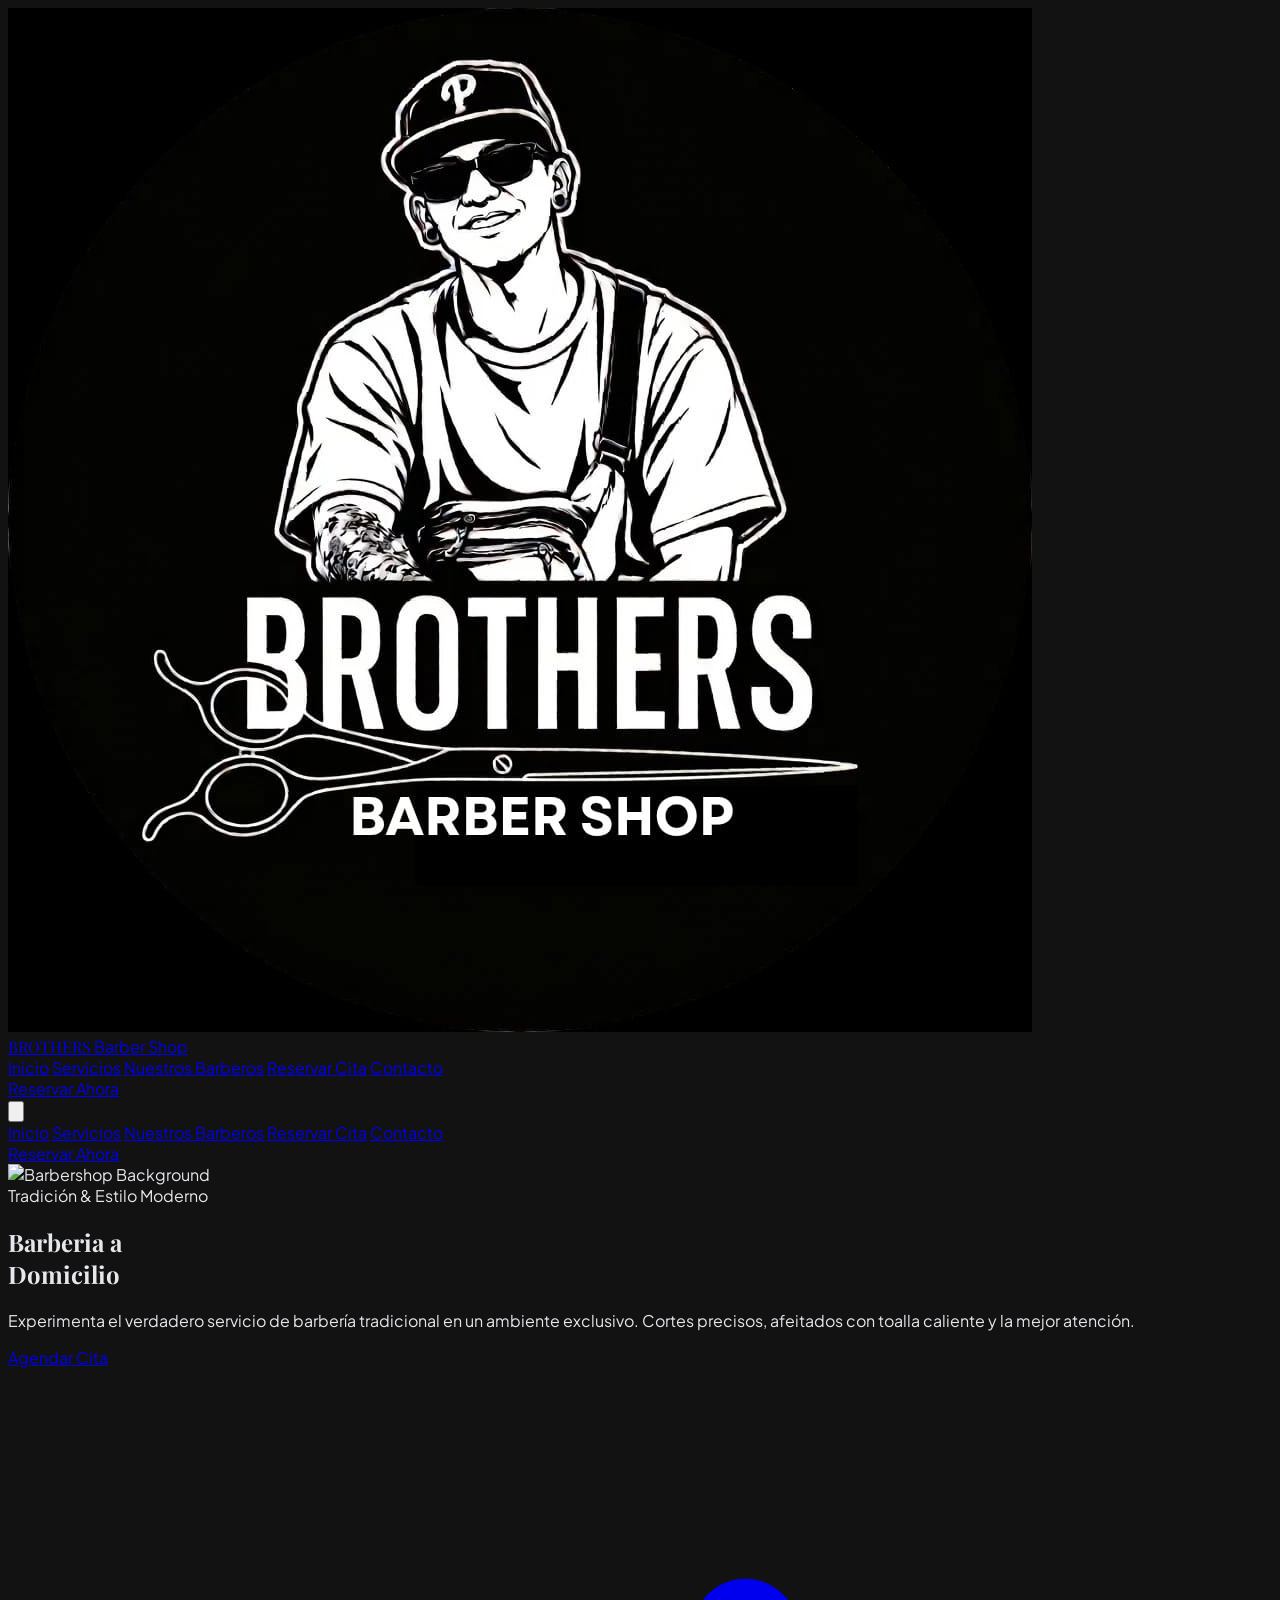
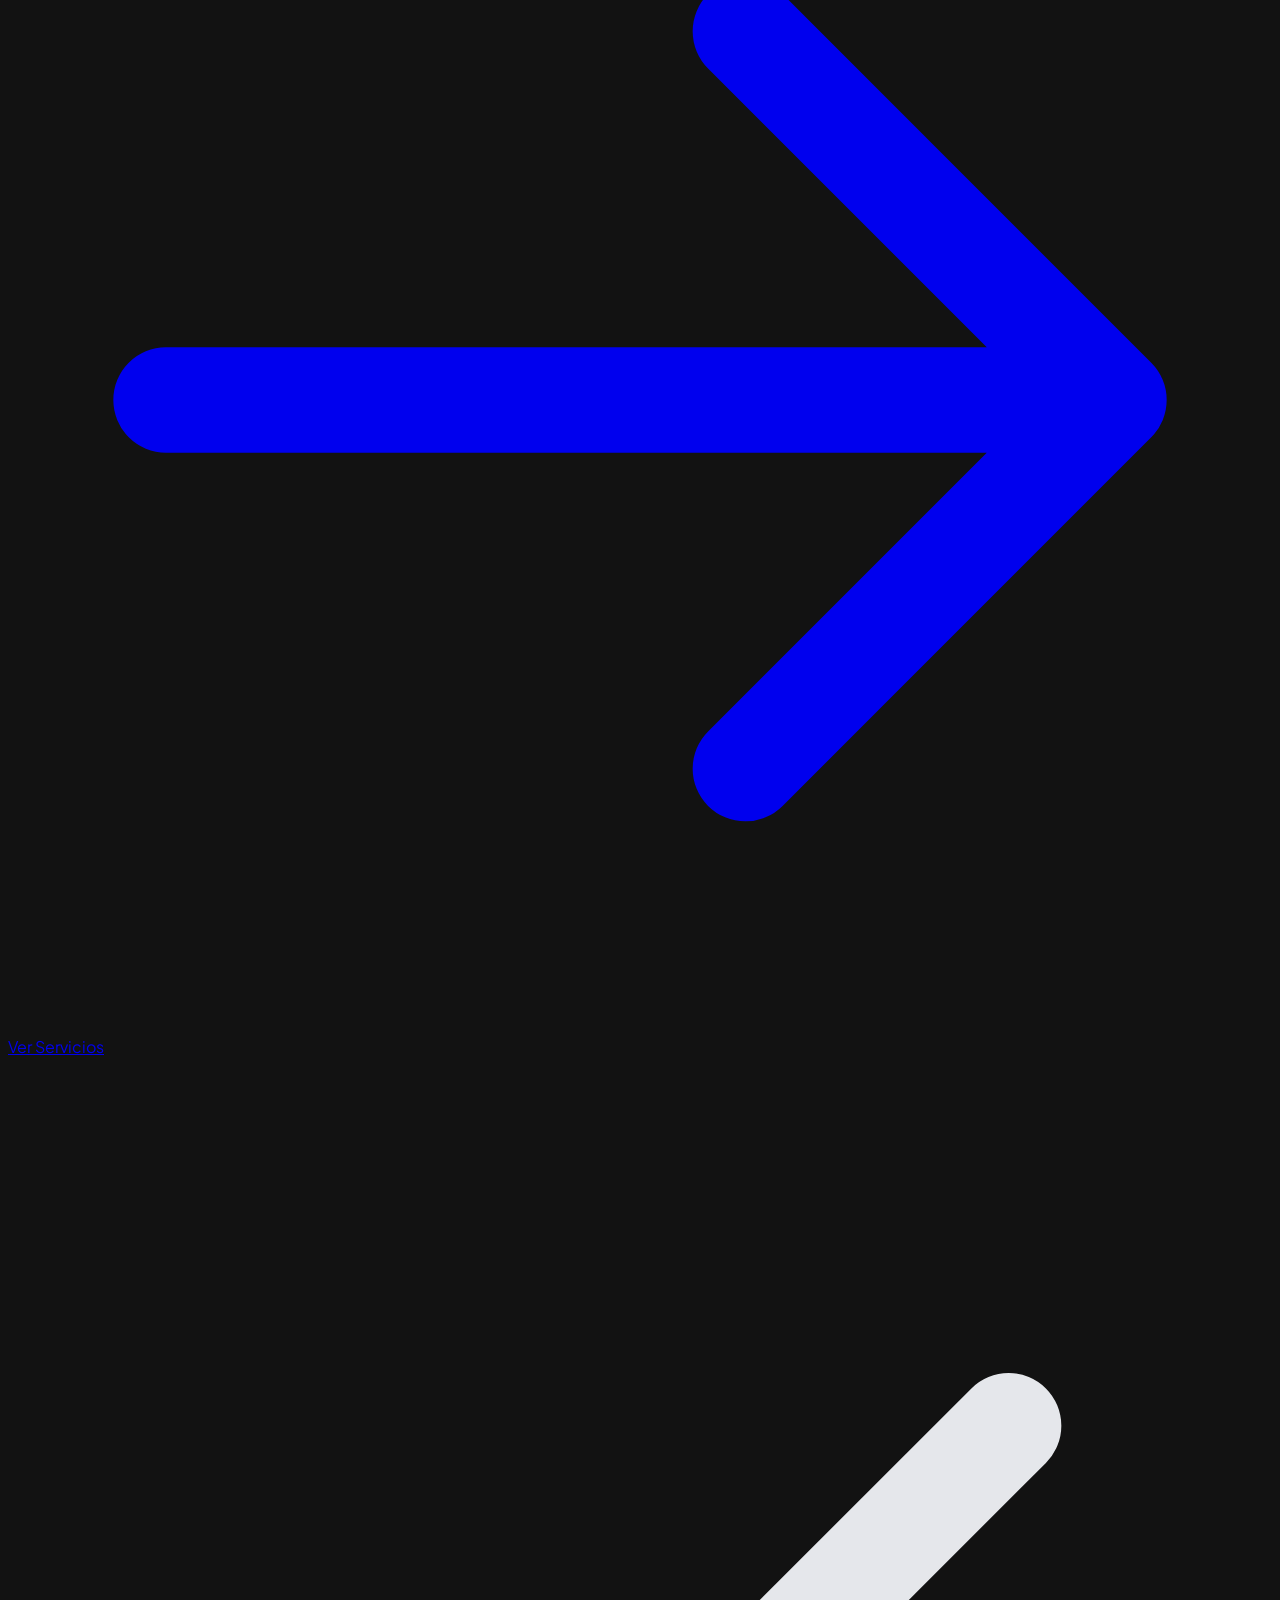
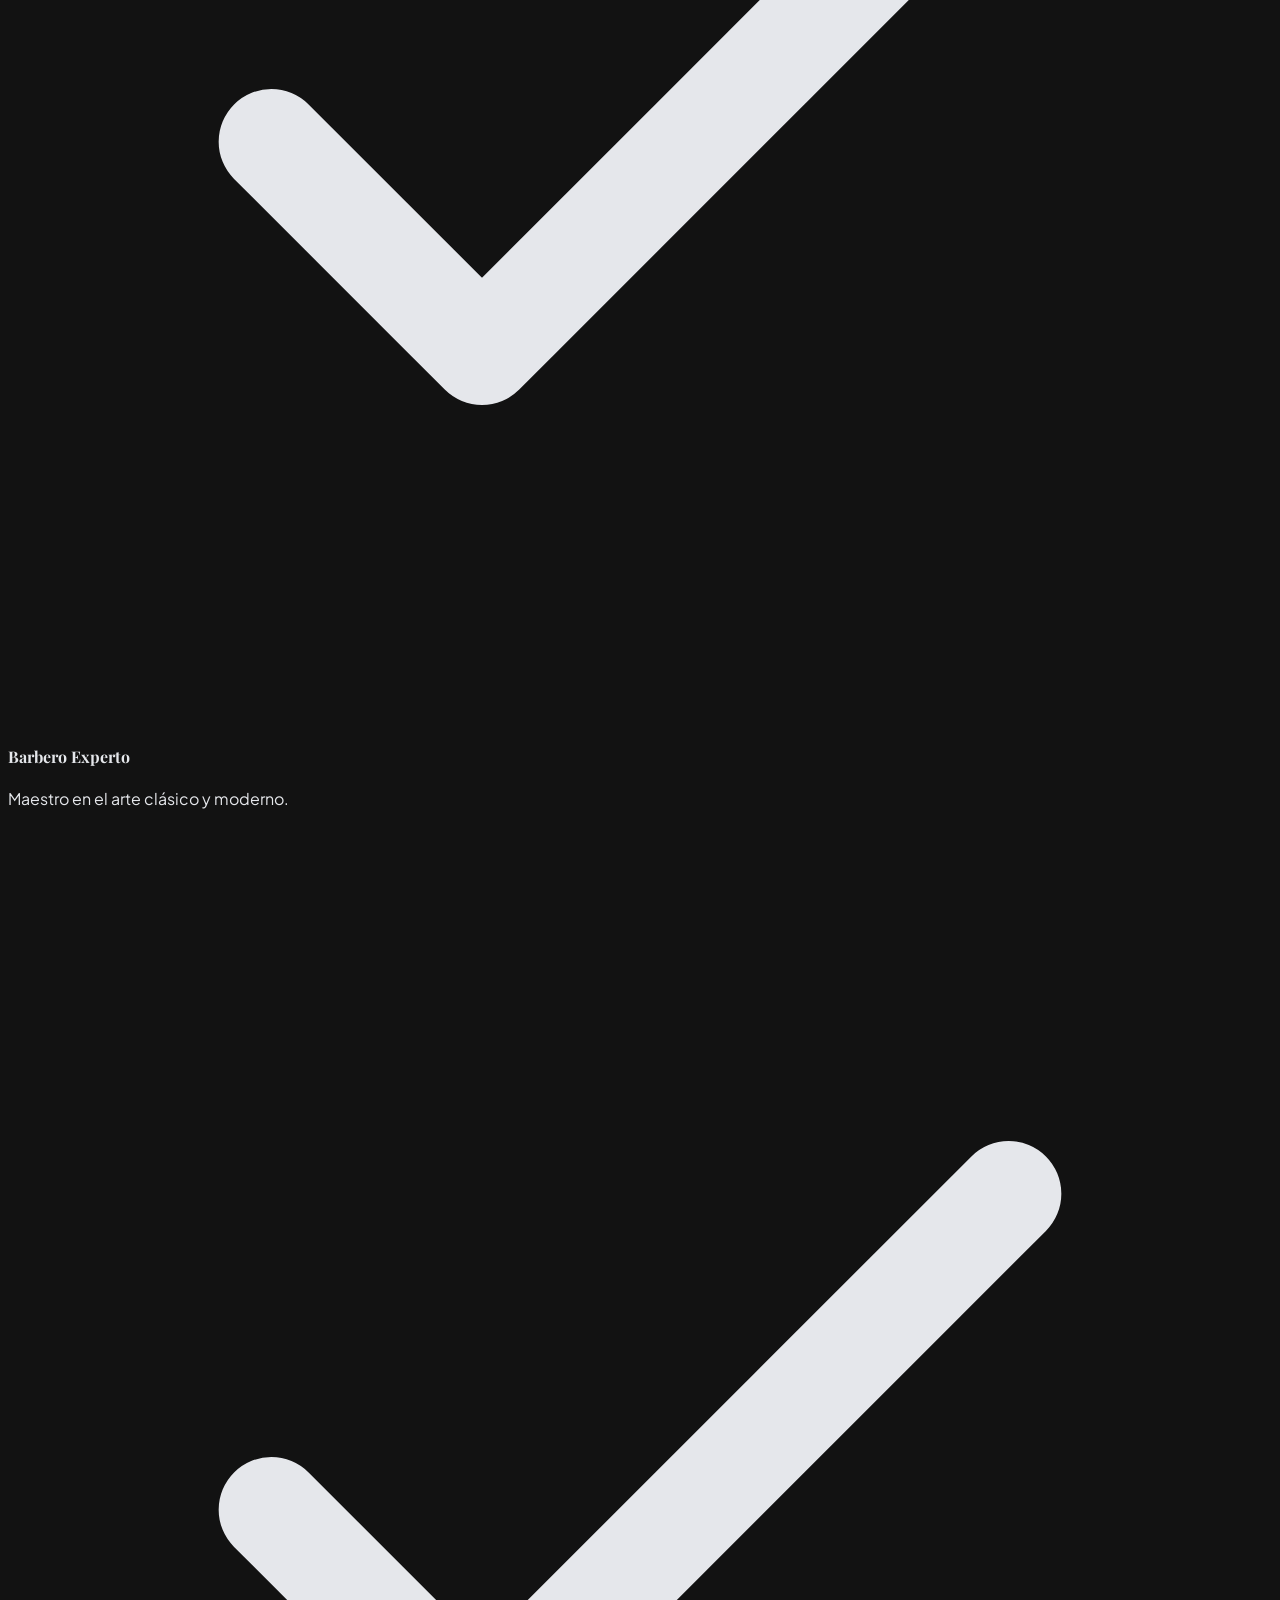
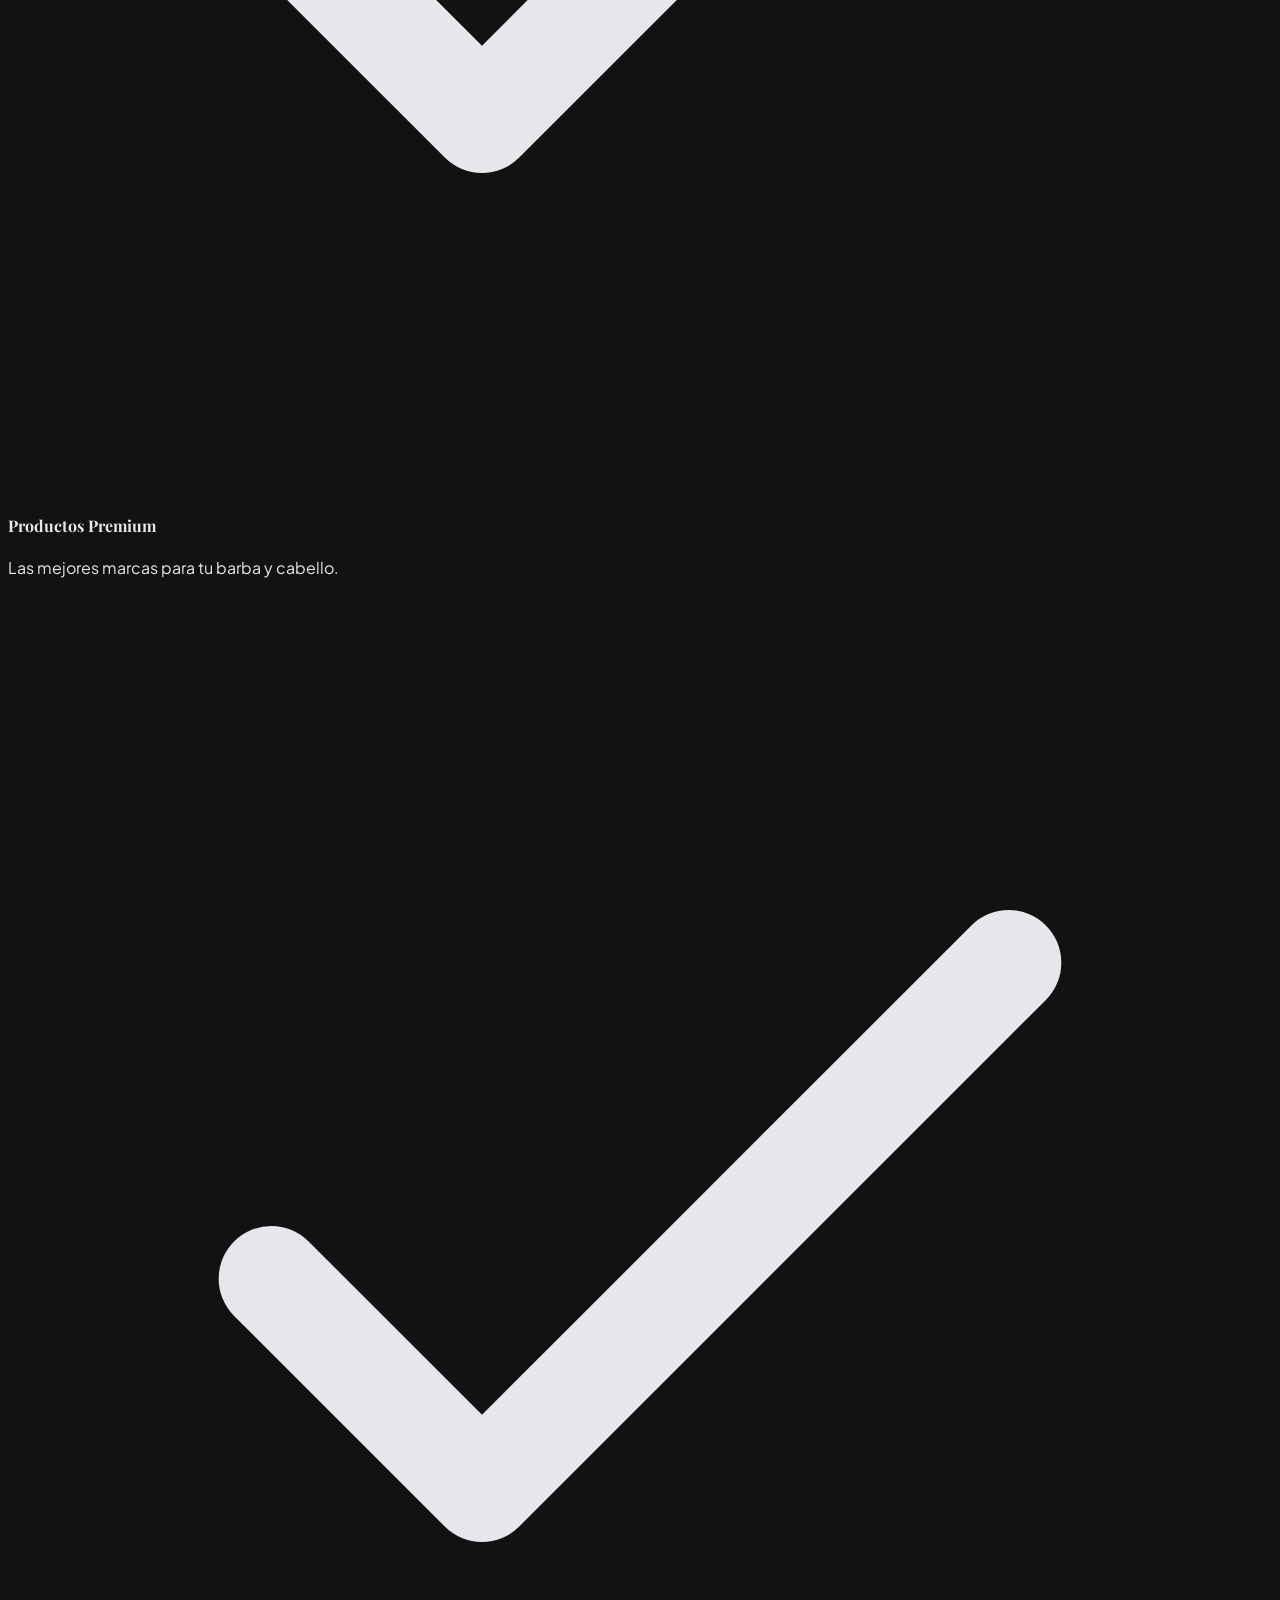
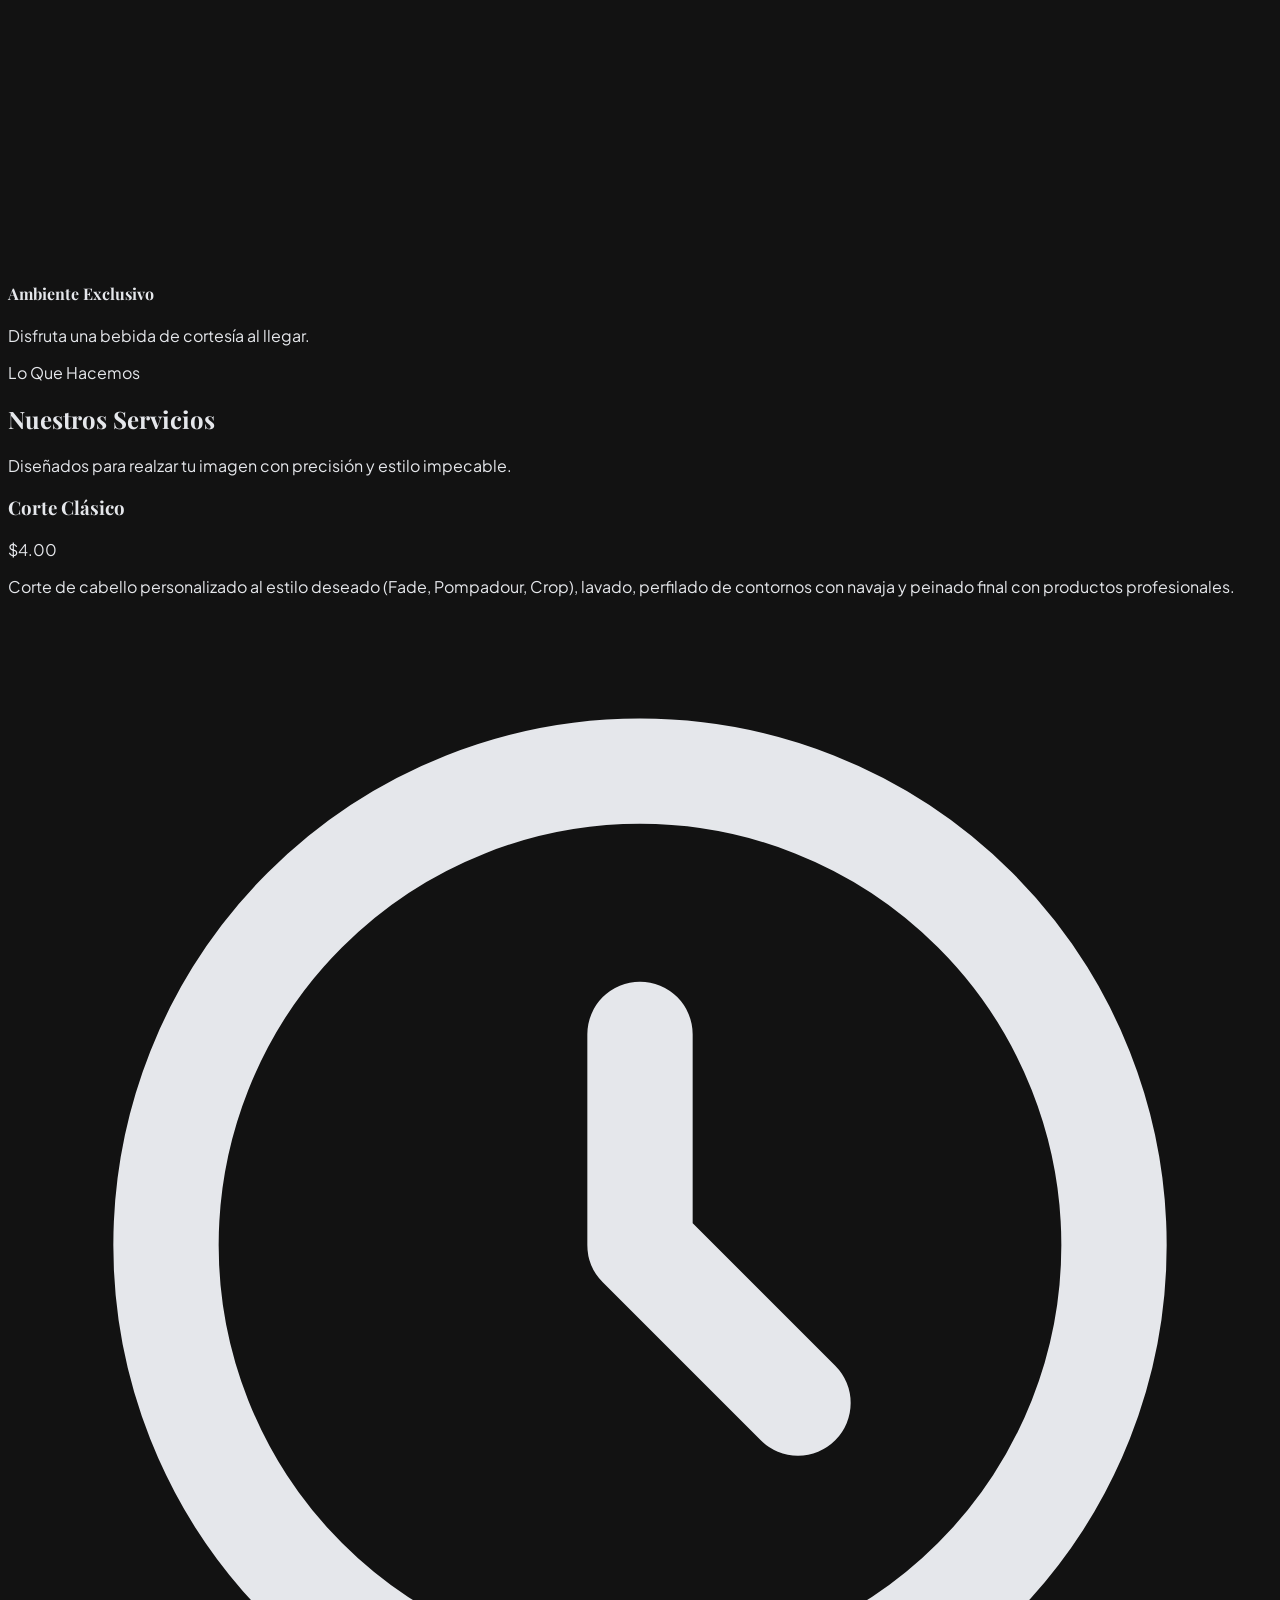
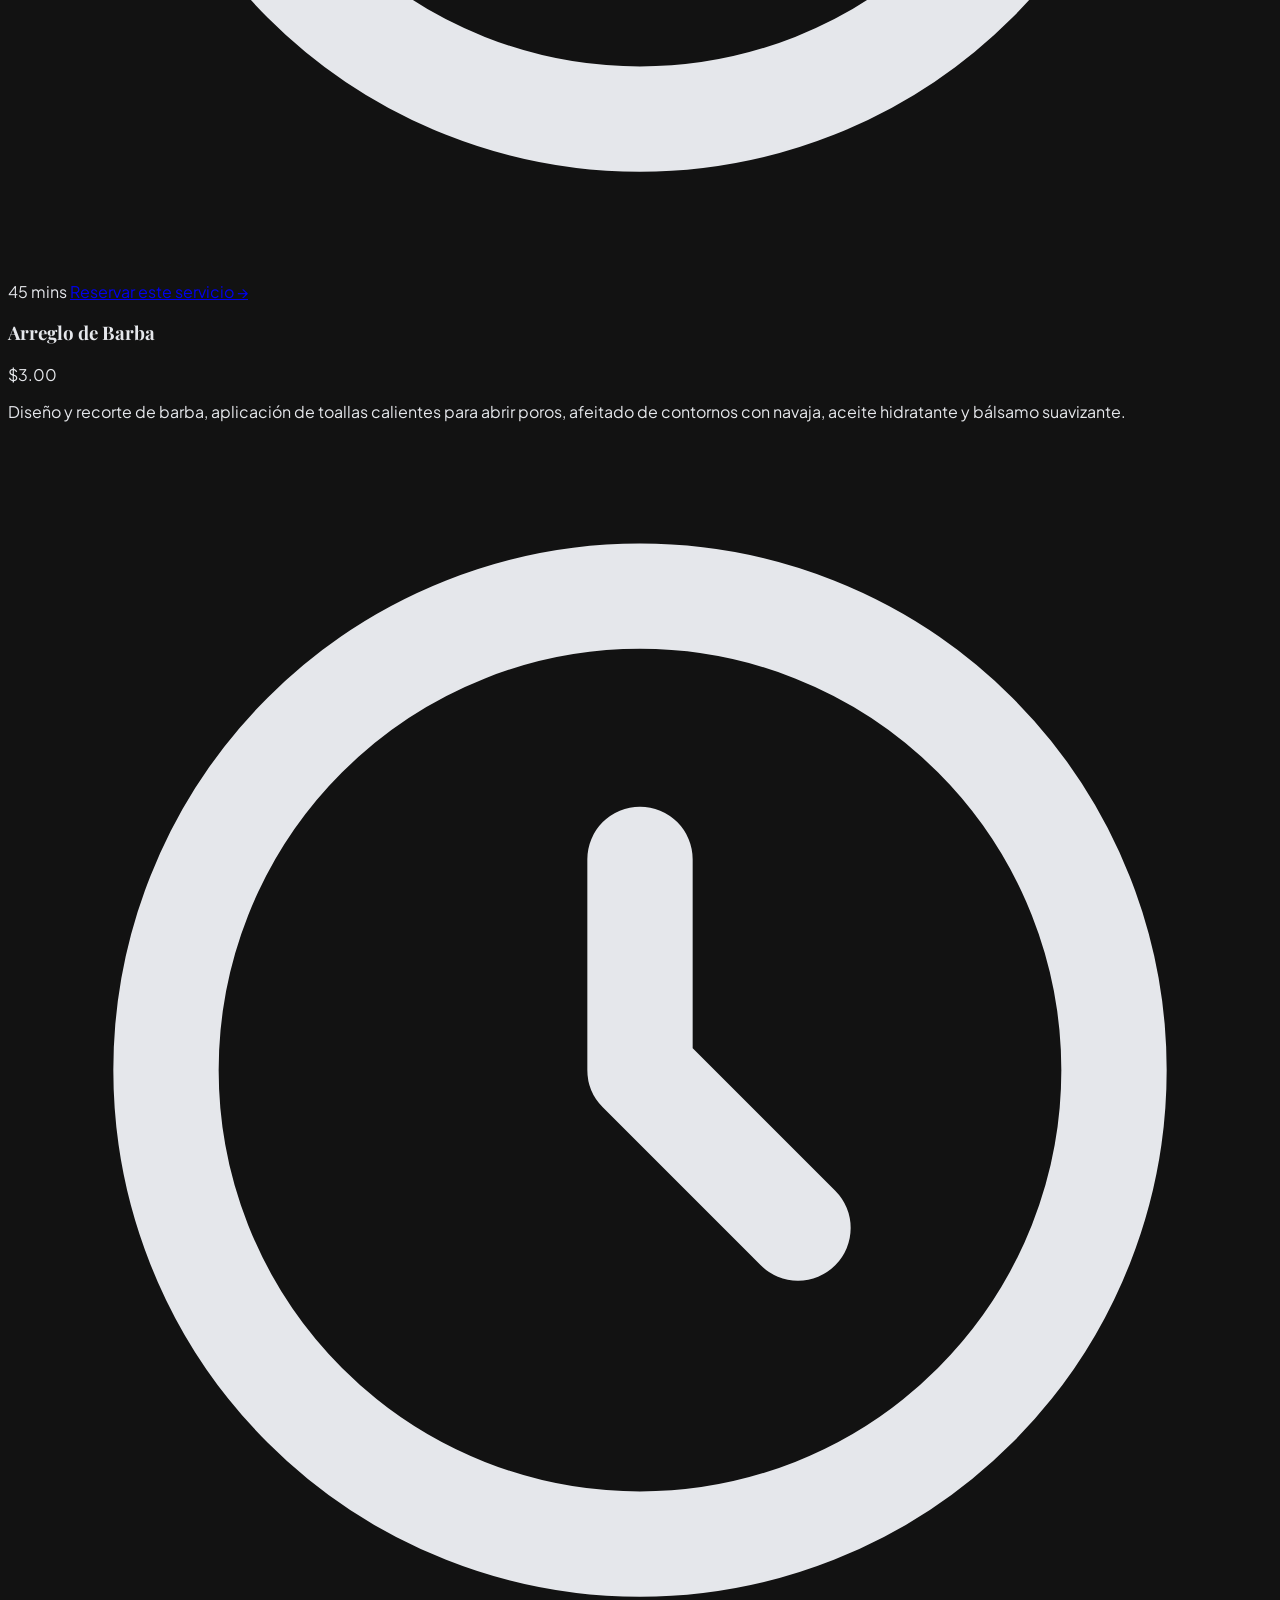
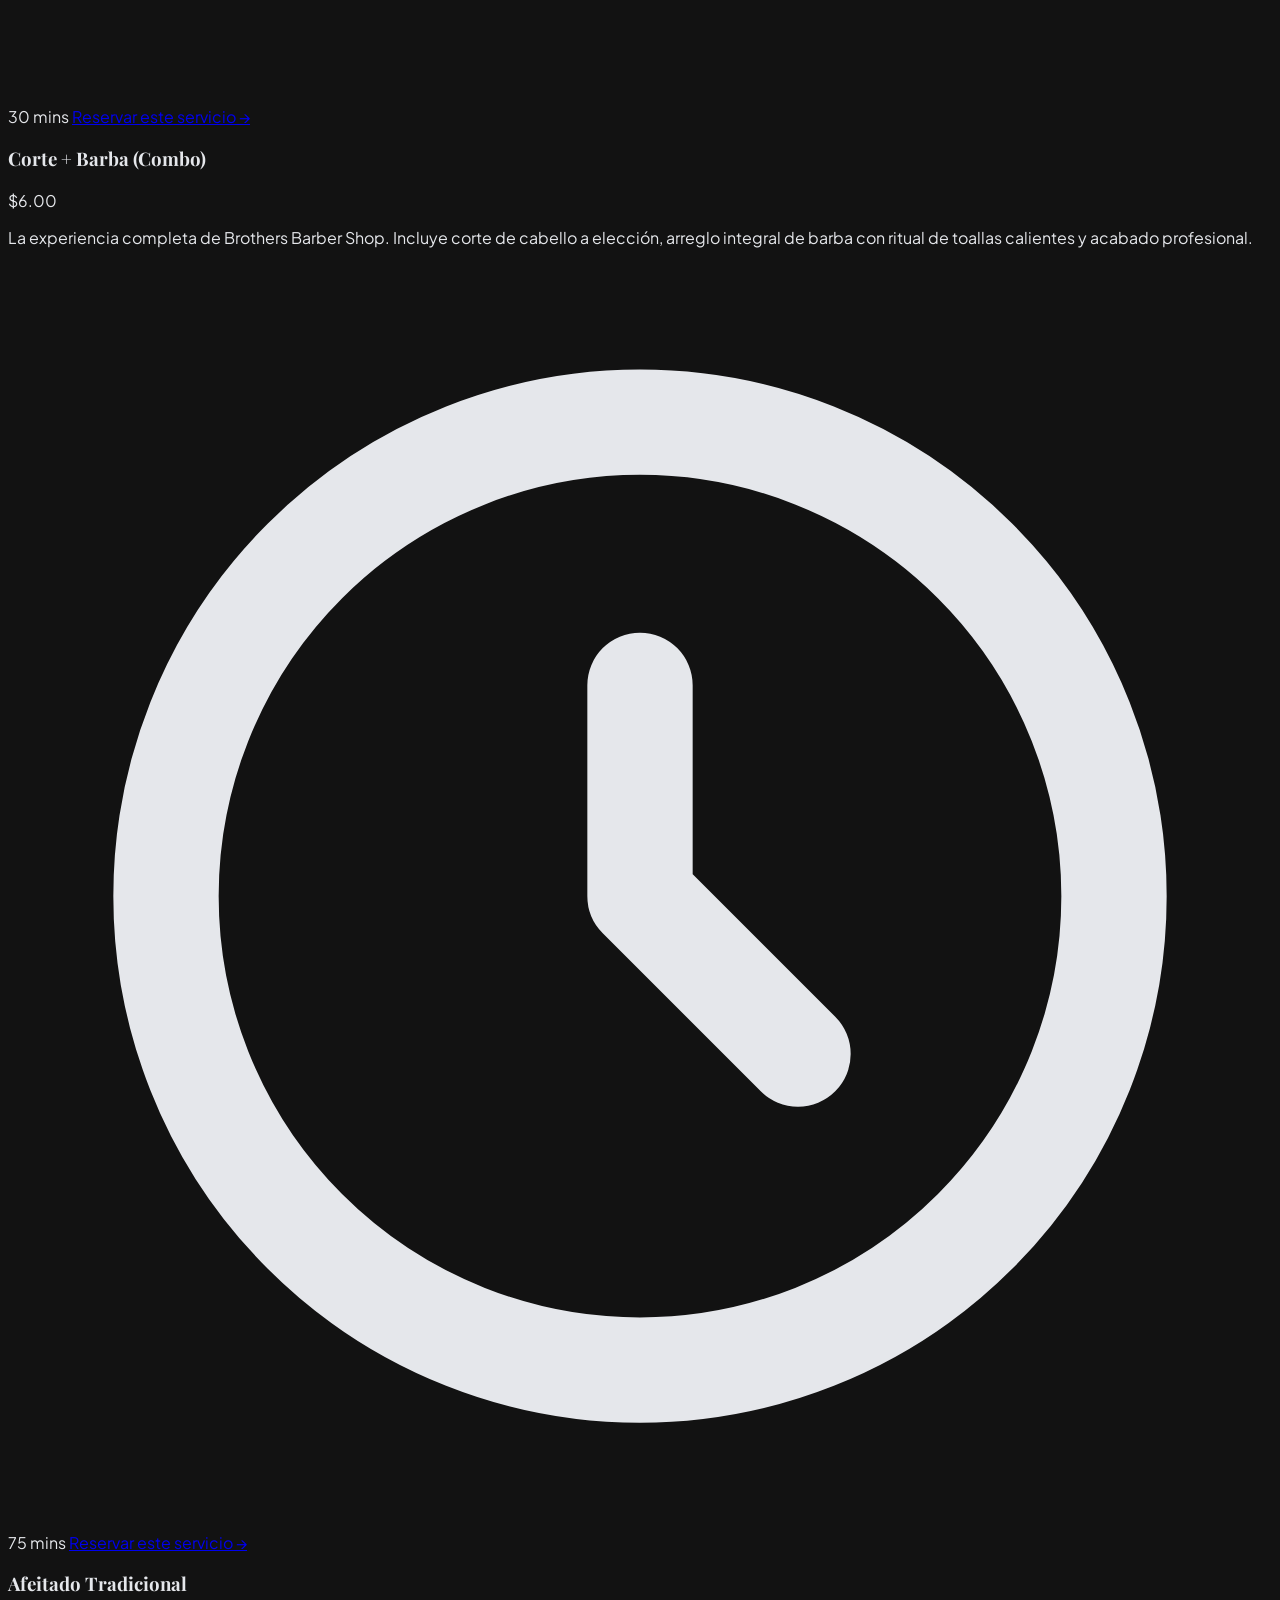
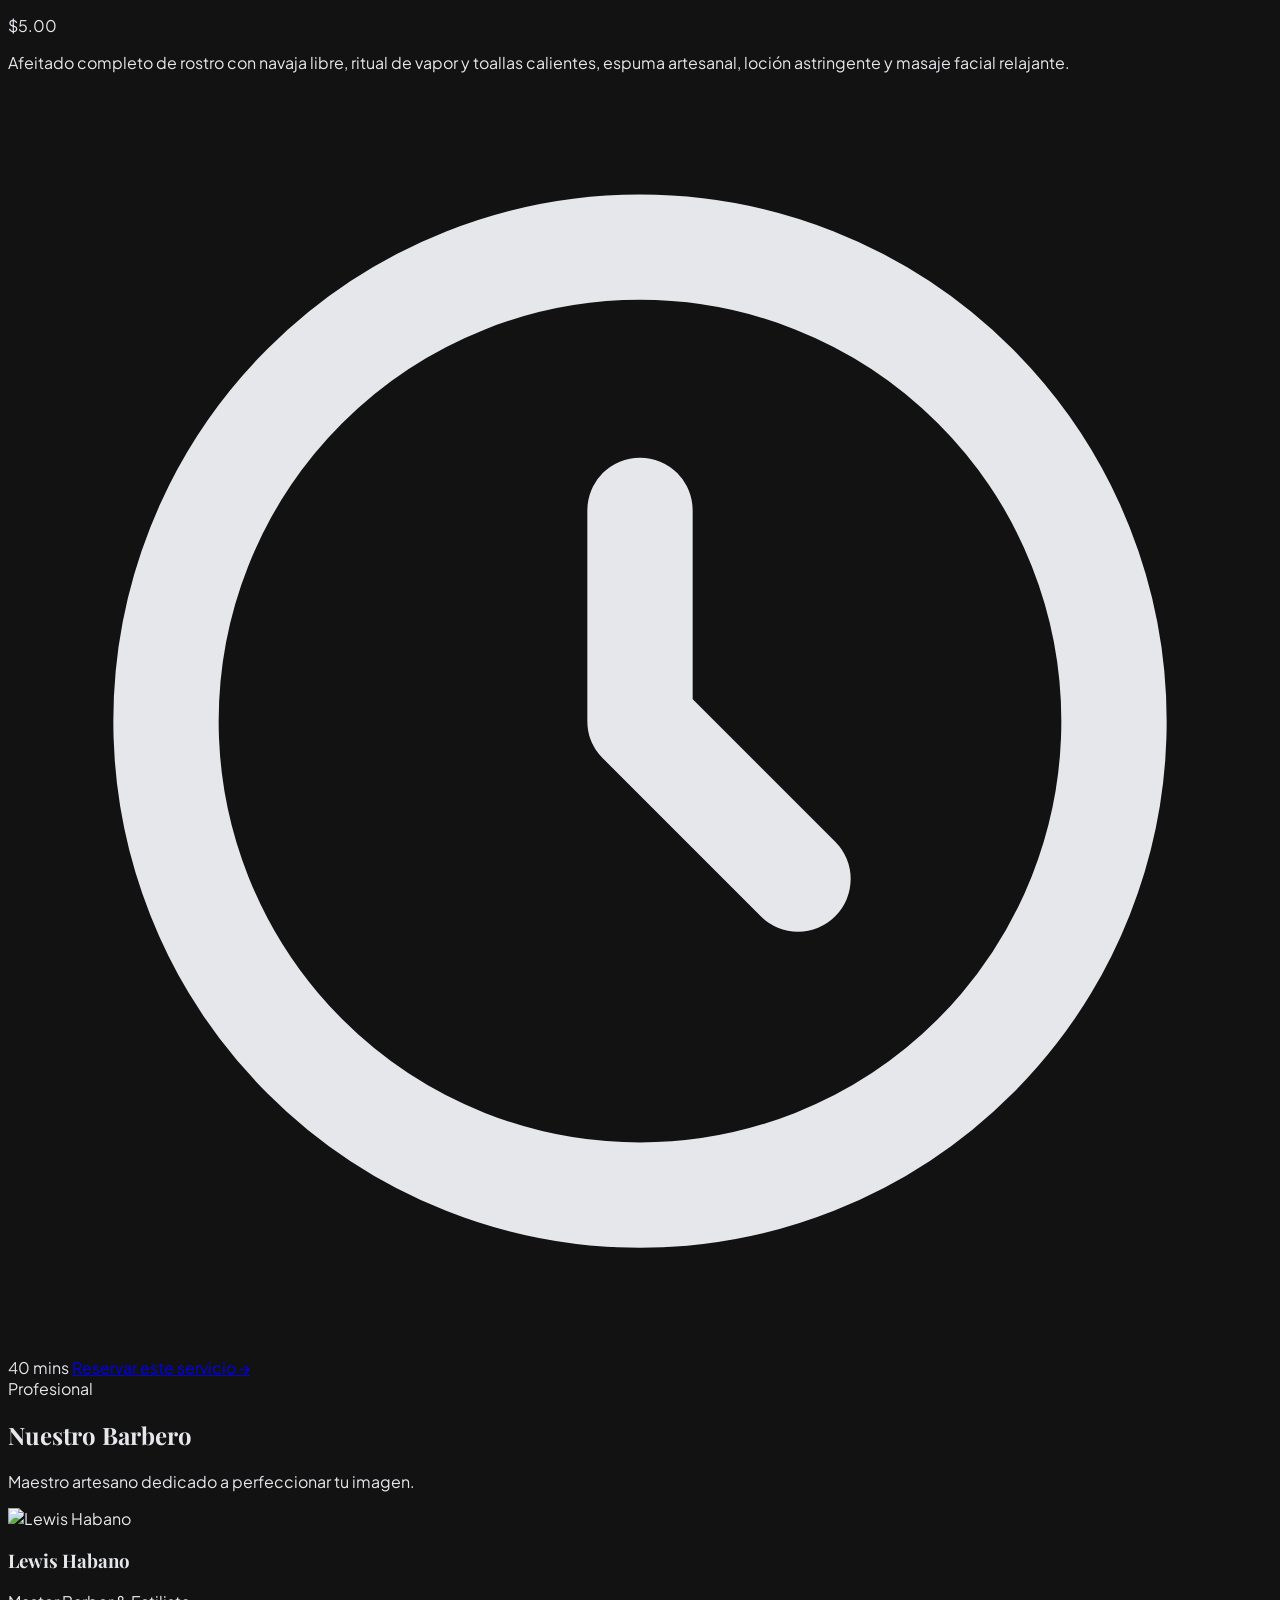
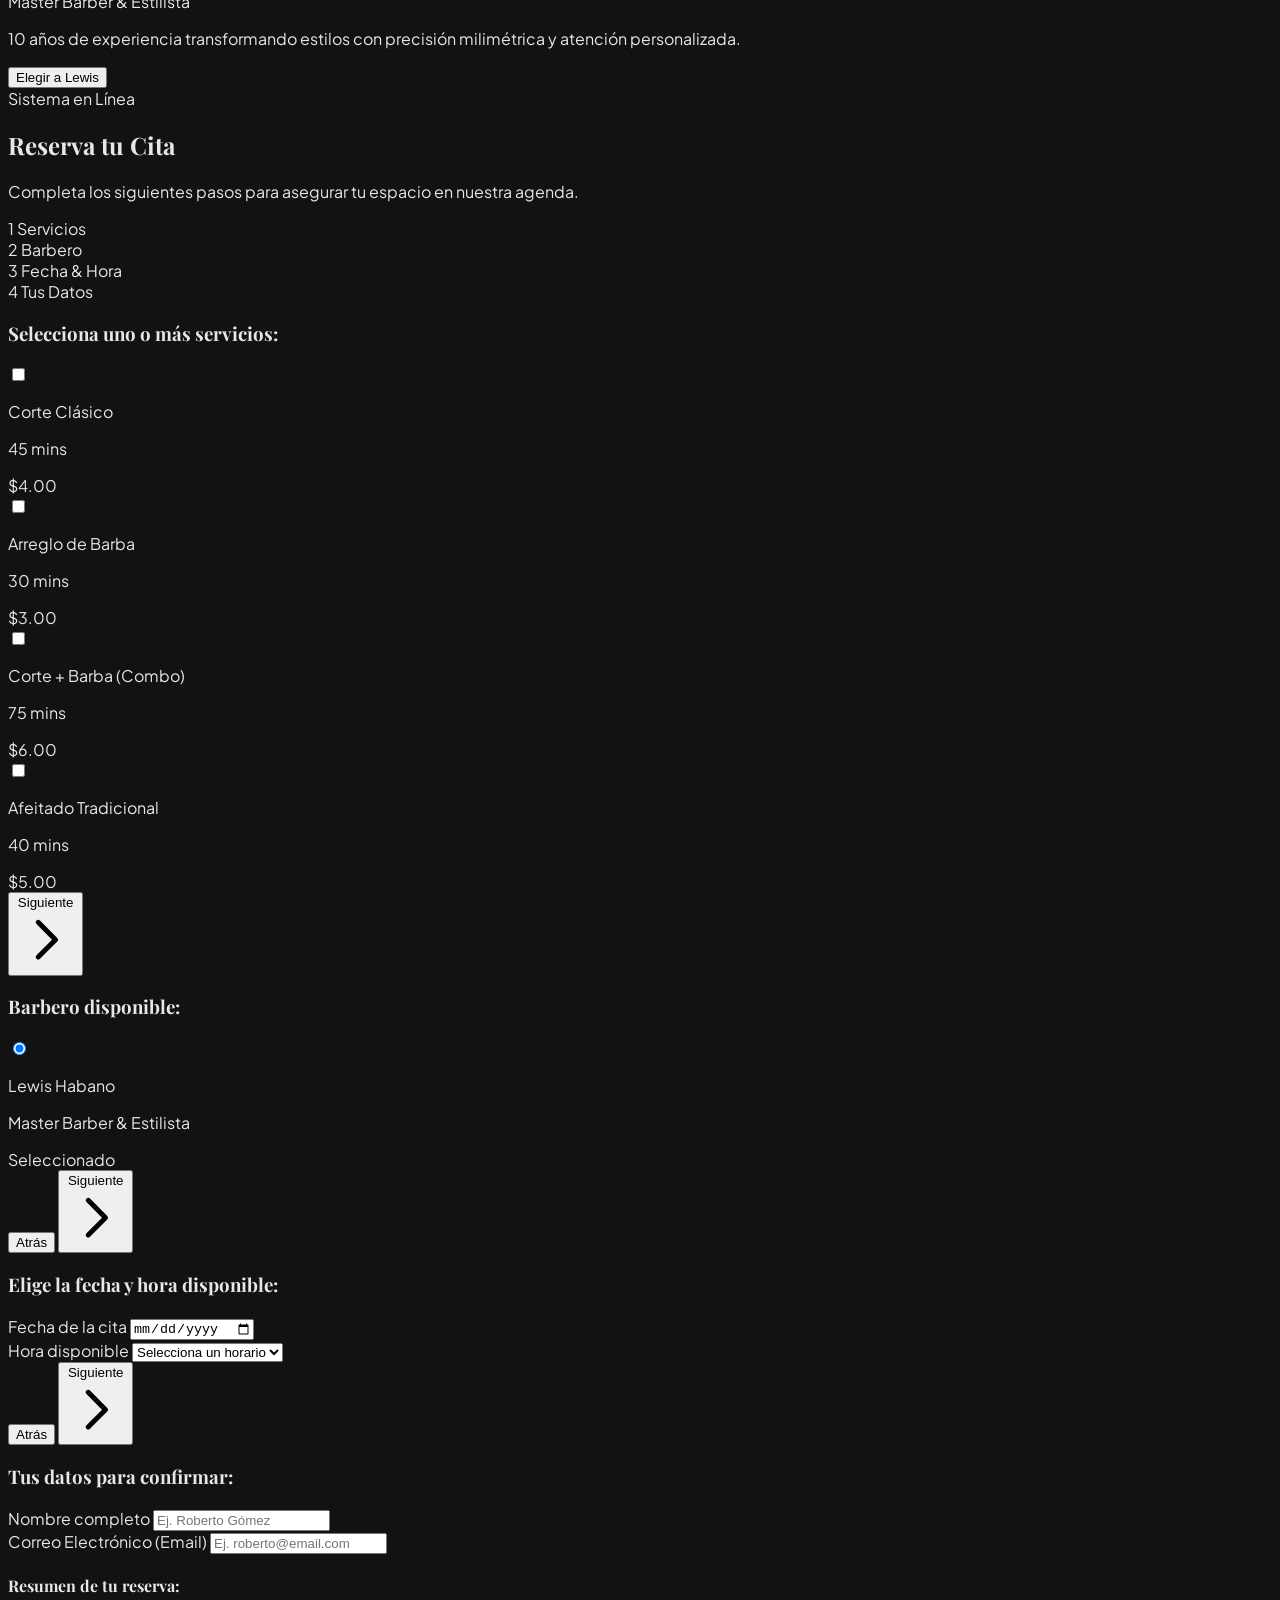
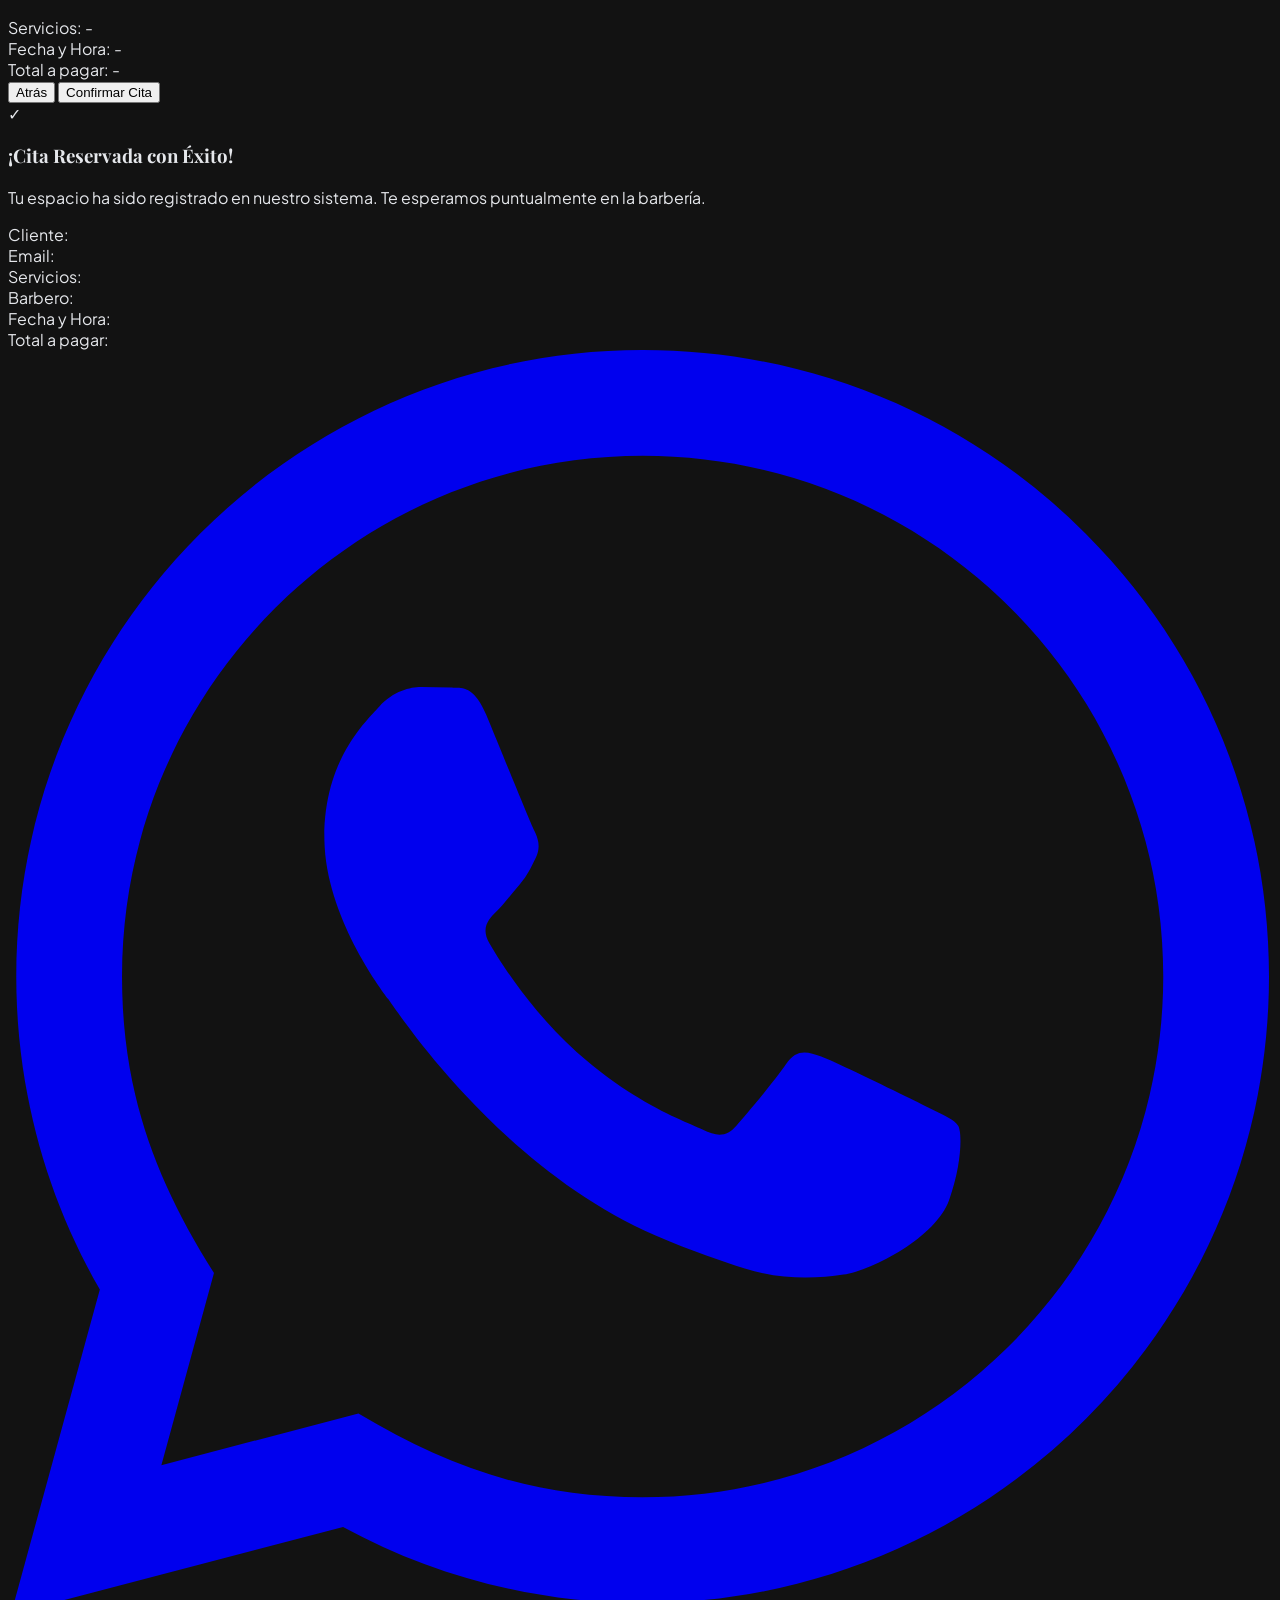
==== commit 2453d1ad: "act fire" ====
--- a/index.html
+++ b/index.html
@@ -164,7 +164,7 @@
                             <svg class="w-4 h-4 text-neonBlue" fill="none" stroke="currentColor" viewBox="0 0 24 24"><path stroke-linecap="round" stroke-linejoin="round" stroke-width="2" d="M12 8v4l3 3m6-3a9 9 0 11-18 0 9 9 0 0118 0z"/></svg>
                             45 mins
                         </span>
-                        <a href="#reservas" onclick="selectService('Corte Clásico', 4)" class="text-neonBlue font-semibold hover:underline">Reservar este servicio &rarr;</a>
+                        <a href="#reservas" class="text-neonBlue font-semibold hover:underline">Reservar este servicio &rarr;</a>
                     </div>
                 </div>
 
@@ -184,7 +184,7 @@
                             <svg class="w-4 h-4 text-neonBlue" fill="none" stroke="currentColor" viewBox="0 0 24 24"><path stroke-linecap="round" stroke-linejoin="round" stroke-width="2" d="M12 8v4l3 3m6-3a9 9 0 11-18 0 9 9 0 0118 0z"/></svg>
                             30 mins
                         </span>
-                        <a href="#reservas" onclick="selectService('Arreglo de Barba', 3)" class="text-neonBlue font-semibold hover:underline">Reservar este servicio &rarr;</a>
+                        <a href="#reservas" class="text-neonBlue font-semibold hover:underline">Reservar este servicio &rarr;</a>
                     </div>
                 </div>
 
@@ -204,7 +204,7 @@
                             <svg class="w-4 h-4 text-neonBlue" fill="none" stroke="currentColor" viewBox="0 0 24 24"><path stroke-linecap="round" stroke-linejoin="round" stroke-width="2" d="M12 8v4l3 3m6-3a9 9 0 11-18 0 9 9 0 0118 0z"/></svg>
                             75 mins
                         </span>
-                        <a href="#reservas" onclick="selectService('Corte + Barba (Combo)', 6)" class="text-neonBlue font-semibold hover:underline">Reservar este servicio &rarr;</a>
+                        <a href="#reservas" class="text-neonBlue font-semibold hover:underline">Reservar este servicio &rarr;</a>
                     </div>
                 </div>
 
@@ -224,7 +224,7 @@
                             <svg class="w-4 h-4 text-neonBlue" fill="none" stroke="currentColor" viewBox="0 0 24 24"><path stroke-linecap="round" stroke-linejoin="round" stroke-width="2" d="M12 8v4l3 3m6-3a9 9 0 11-18 0 9 9 0 0118 0z"/></svg>
                             40 mins
                         </span>
-                        <a href="#reservas" onclick="selectService('Afeitado Tradicional', 5)" class="text-neonBlue font-semibold hover:underline">Reservar este servicio &rarr;</a>
+                        <a href="#reservas" class="text-neonBlue font-semibold hover:underline">Reservar este servicio &rarr;</a>
                     </div>
                 </div>
             </div>
@@ -274,7 +274,7 @@
                 <div class="flex items-center justify-between mb-10 pb-6 border-b border-gray-800 max-w-md mx-auto text-xs sm:text-sm font-medium">
                     <div id="step-indicator-1" class="flex items-center gap-2 text-neonBlue">
                         <span class="w-7 h-7 rounded-full border border-neonBlue flex items-center justify-center font-bold">1</span>
-                        <span class="hidden sm:inline">Servicio</span>
+                        <span class="hidden sm:inline">Servicios</span>
                     </div>
                     <div class="w-8 h-[1px] bg-gray-700"></div>
                     <div id="step-indicator-2" class="flex items-center gap-2 text-gray-500">
@@ -293,16 +293,21 @@
                     </div>
                 </div>
 
+                <!-- CONTENEDOR DE MENSAJES DE ERROR PROFESIONALES -->
+                <div id="form-alert" class="hidden mb-6 p-4 rounded-xl border bg-darkerBg text-sm flex items-center gap-3 transition-all">
+                    <span id="form-alert-text" class="text-white"></span>
+                </div>
+
                 <!-- Form / Steps Content -->
                 <form id="booking-form" onsubmit="confirmBooking(event)">
                     
-                    <!-- STEP 1: SELECT SERVICE -->
+                    <!-- STEP 1: SELECT SERVICES (CHECKBOXES) -->
                     <div id="step-1" class="space-y-6">
-                        <h3 class="font-serif text-xl font-bold text-white mb-4">Selecciona el servicio deseado:</h3>
+                        <h3 class="font-serif text-xl font-bold text-white mb-4">Selecciona uno o más servicios:</h3>
                         <div class="grid grid-cols-1 sm:grid-cols-2 gap-4">
-                            <label class="cursor-pointer border border-gray-800 hover:border-neonBlue p-4 rounded-xl flex items-center justify-between bg-darkerBg transition-all service-card">
+                            <label class="cursor-pointer border border-gray-800 hover:border-neonBlue p-4 rounded-xl flex items-center justify-between bg-darkerBg transition-all">
                                 <div class="flex items-center gap-3">
-                                    <input type="radio" name="service" value="Corte Clásico" data-price="4" class="accent-[#00f3ff]" required onchange="updateBookingSummary()">
+                                    <input type="checkbox" name="service" value="Corte Clásico" data-price="4" class="w-5 h-5 accent-[#00f3ff] rounded">
                                     <div>
                                         <p class="font-semibold text-white">Corte Clásico</p>
                                         <p class="text-xs text-gray-400">45 mins</p>
@@ -311,9 +316,9 @@
                                 <span class="text-neonBlue font-bold">$4.00</span>
                             </label>
 
-                            <label class="cursor-pointer border border-gray-800 hover:border-neonBlue p-4 rounded-xl flex items-center justify-between bg-darkerBg transition-all service-card">
+                            <label class="cursor-pointer border border-gray-800 hover:border-neonBlue p-4 rounded-xl flex items-center justify-between bg-darkerBg transition-all">
                                 <div class="flex items-center gap-3">
-                                    <input type="radio" name="service" value="Arreglo de Barba" data-price="3" class="accent-[#00f3ff]" onchange="updateBookingSummary()">
+                                    <input type="checkbox" name="service" value="Arreglo de Barba" data-price="3" class="w-5 h-5 accent-[#00f3ff] rounded">
                                     <div>
                                         <p class="font-semibold text-white">Arreglo de Barba</p>
                                         <p class="text-xs text-gray-400">30 mins</p>
@@ -322,9 +327,9 @@
                                 <span class="text-neonBlue font-bold">$3.00</span>
                             </label>
 
-                            <label class="cursor-pointer border border-gray-800 hover:border-neonBlue p-4 rounded-xl flex items-center justify-between bg-darkerBg transition-all service-card">
+                            <label class="cursor-pointer border border-gray-800 hover:border-neonBlue p-4 rounded-xl flex items-center justify-between bg-darkerBg transition-all">
                                 <div class="flex items-center gap-3">
-                                    <input type="radio" name="service" value="Corte + Barba (Combo)" data-price="6" class="accent-[#00f3ff]" onchange="updateBookingSummary()">
+                                    <input type="checkbox" name="service" value="Corte + Barba (Combo)" data-price="6" class="w-5 h-5 accent-[#00f3ff] rounded">
                                     <div>
                                         <p class="font-semibold text-white">Corte + Barba (Combo)</p>
                                         <p class="text-xs text-gray-400">75 mins</p>
@@ -333,9 +338,9 @@
                                 <span class="text-neonBlue font-bold">$6.00</span>
                             </label>
 
-                            <label class="cursor-pointer border border-gray-800 hover:border-neonBlue p-4 rounded-xl flex items-center justify-between bg-darkerBg transition-all service-card">
+                            <label class="cursor-pointer border border-gray-800 hover:border-neonBlue p-4 rounded-xl flex items-center justify-between bg-darkerBg transition-all">
                                 <div class="flex items-center gap-3">
-                                    <input type="radio" name="service" value="Afeitado Tradicional" data-price="5" class="accent-[#00f3ff]" onchange="updateBookingSummary()">
+                                    <input type="checkbox" name="service" value="Afeitado Tradicional" data-price="5" class="w-5 h-5 accent-[#00f3ff] rounded">
                                     <div>
                                         <p class="font-semibold text-white">Afeitado Tradicional</p>
                                         <p class="text-xs text-gray-400">40 mins</p>
@@ -346,20 +351,21 @@
                         </div>
 
                         <div class="flex justify-end pt-6">
-                            <button type="button" onclick="nextStep(2)" class="bg-neonBlue text-black font-bold px-8 py-3 rounded-full hover:bg-neonBlue-light transition-all flex items-center gap-2">
+                            <!-- CORREGIDO: Se elimina el espacio tipográfico en el nombre de la función -->
+                            <button type="button" onclick="validarServiciosYavanzar(2)" class="bg-neonBlue text-black font-bold px-8 py-3 rounded-full hover:bg-neonBlue-light transition-all flex items-center gap-2">
                                 <span>Siguiente</span>
                                 <svg class="w-4 h-4" fill="none" stroke="currentColor" viewBox="0 0 24 24"><path stroke-linecap="round" stroke-linejoin="round" stroke-width="2" d="M9 5l7 7-7 7"/></svg>
                             </button>
                         </div>
                     </div>
 
-                    <!-- STEP 2: SELECT BARBER (Único) -->
+                    <!-- STEP 2: SELECT BARBER -->
                     <div id="step-2" class="space-y-6 hidden">
                         <h3 class="font-serif text-xl font-bold text-white mb-4">Barbero disponible:</h3>
                         <div class="max-w-md mx-auto">
                             <label class="cursor-pointer border border-neonBlue p-5 rounded-xl text-center bg-darkerBg transition-all flex items-center justify-between">
                                 <div class="flex items-center gap-3">
-                                    <input type="radio" name="barber" value="Lewis Habano" class="accent-[#00f3ff]" checked required onchange="updateBookingSummary()">
+                                    <input type="radio" name="barber" value="Lewis Habano" class="accent-[#00f3ff]" checked required>
                                     <div class="text-left">
                                         <p class="font-semibold text-white">Lewis Habano</p>
                                         <p class="text-xs text-neonBlue">Master Barber & Estilista</p>
@@ -387,11 +393,11 @@
                         <div class="grid grid-cols-1 sm:grid-cols-2 gap-6">
                             <div>
                                 <label class="block text-xs uppercase tracking-widest text-gray-400 mb-2">Fecha de la cita</label>
-                                <input type="date" id="booking-date" class="w-full bg-darkerBg border border-gray-800 rounded-xl px-4 py-3 text-white focus:outline-none focus:border-neonBlue" required onchange="updateBookingSummary()">
+                                <input type="date" id="booking-date" class="w-full bg-darkerBg border border-gray-800 rounded-xl px-4 py-3 text-white focus:outline-none focus:border-neonBlue" required>
                             </div>
                             <div>
                                 <label class="block text-xs uppercase tracking-widest text-gray-400 mb-2">Hora disponible</label>
-                                <select id="booking-time" class="w-full bg-darkerBg border border-gray-800 rounded-xl px-4 py-3 text-white focus:outline-none focus:border-neonBlue" required onchange="updateBookingSummary()">
+                                <select id="booking-time" class="w-full bg-darkerBg border border-gray-800 rounded-xl px-4 py-3 text-white focus:outline-none focus:border-neonBlue" required>
                                     <option value="">Selecciona un horario</option>
                                     <option value="09:00 AM">09:00 AM</option>
                                     <option value="10:00 AM">10:00 AM</option>
@@ -409,14 +415,14 @@
                             <button type="button" onclick="prevStep(2)" class="border border-gray-700 text-white font-semibold px-6 py-3 rounded-full hover:bg-gray-800 transition-all">
                                 Atrás
                             </button>
-                            <button type="button" onclick="nextStep(4)" class="bg-neonBlue text-black font-bold px-8 py-3 rounded-full hover:bg-neonBlue-light transition-all flex items-center gap-2">
+                            <button type="button" onclick="verificarYAvanzar()" class="bg-neonBlue text-black font-bold px-8 py-3 rounded-full hover:bg-neonBlue-light transition-all flex items-center gap-2">
                                 <span>Siguiente</span>
                                 <svg class="w-4 h-4" fill="none" stroke="currentColor" viewBox="0 0 24 24"><path stroke-linecap="round" stroke-linejoin="round" stroke-width="2" d="M9 5l7 7-7 7"/></svg>
                             </button>
                         </div>
                     </div>
 
-                    <!-- STEP 4: CUSTOMER DETAILS -->
+                    <!-- STEP 4: CUSTOMER DETAILS (CAMBIADO TELÉFONO POR EMAIL) -->
                     <div id="step-4" class="space-y-6 hidden">
                         <h3 class="font-serif text-xl font-bold text-white mb-4">Tus datos para confirmar:</h3>
                         
@@ -426,25 +432,25 @@
                                 <input type="text" id="client-name" placeholder="Ej. Roberto Gómez" class="w-full bg-darkerBg border border-gray-800 rounded-xl px-4 py-3 text-white focus:outline-none focus:border-neonBlue" required>
                             </div>
                             <div>
-                                <label class="block text-xs uppercase tracking-widest text-gray-400 mb-2">Teléfono / WhatsApp</label>
-                                <input type="tel" id="client-phone" placeholder="Ej. +58 412 1234567" class="w-full bg-darkerBg border border-gray-800 rounded-xl px-4 py-3 text-white focus:outline-none focus:border-neonBlue" required>
+                                <label class="block text-xs uppercase tracking-widest text-gray-400 mb-2">Correo Electrónico (Email)</label>
+                                <input type="email" id="client-email" placeholder="Ej. roberto@email.com" class="w-full bg-darkerBg border border-gray-800 rounded-xl px-4 py-3 text-white focus:outline-none focus:border-neonBlue" required>
                             </div>
                         </div>
 
                         <!-- Live Summary Box -->
                         <div class="bg-darkerBg p-5 rounded-xl border border-gray-800 mt-6">
                             <h4 class="font-semibold text-neonBlue mb-3 text-sm uppercase tracking-wider">Resumen de tu reserva:</h4>
-                            <div class="grid grid-cols-2 sm:grid-cols-4 gap-4 text-xs">
+                            <div class="grid grid-cols-1 sm:grid-cols-3 gap-4 text-xs">
                                 <div>
-                                    <span class="text-gray-500 block">Servicio:</span>
-                                    <span id="summary-service" class="text-white font-medium">-</span>
+                                    <span class="text-gray-500 block">Servicios:</span>
+                                    <span id="summary-services" class="text-white font-medium">-</span>
                                 </div>
                                 <div>
                                     <span class="text-gray-500 block">Fecha y Hora:</span>
                                     <span id="summary-datetime" class="text-white font-medium">-</span>
                                 </div>
                                 <div>
-                                    <span class="text-gray-500 block">Total estimado:</span>
+                                    <span class="text-gray-500 block">Total a pagar:</span>
                                     <span id="summary-price" class="text-neonBlue font-bold text-sm">-</span>
                                 </div>
                             </div>
@@ -461,7 +467,7 @@
                     </div>
                 </form>
 
-                <!-- SUCCESS MODAL / SCREEN (Hidden initially) -->
+                <!-- SUCCESS SCREEN -->
                 <div id="success-screen" class="hidden text-center py-8 space-y-6">
                     <div class="w-16 h-16 bg-neonBlue/20 text-neonBlue rounded-full flex items-center justify-center mx-auto text-3xl font-bold border-2 border-neonBlue shadow-[0_0_15px_rgba(0,243,255,0.4)]">
                         ✓
@@ -477,8 +483,12 @@
                             <span id="suc-name" class="text-white font-semibold"></span>
                         </div>
                         <div class="flex justify-between border-b border-gray-800 pb-2">
-                            <span class="text-gray-400">Servicio:</span>
-                            <span id="suc-service" class="text-white font-semibold"></span>
+                            <span class="text-gray-400">Email:</span>
+                            <span id="suc-email" class="text-white font-semibold"></span>
+                        </div>
+                        <div class="flex justify-between border-b border-gray-800 pb-2">
+                            <span class="text-gray-400">Servicios:</span>
+                            <span id="suc-services" class="text-white font-semibold"></span>
                         </div>
                         <div class="flex justify-between border-b border-gray-800 pb-2">
                             <span class="text-gray-400">Barbero:</span>
@@ -509,39 +519,6 @@
         </div>
     </section>
 
-    <section id="contacto" class="py-20">
-        <div class="max-w-7xl mx-auto px-4 sm:px-6 lg:px-8">
-            <div class="grid grid-cols-1 md:grid-cols-3 gap-8">
-                <!-- Location -->
-                <div class="bg-cardBg p-8 rounded-2xl border border-gray-800 text-center">
-                    <div class="w-12 h-12 bg-neonBlue/10 text-neonBlue rounded-full flex items-center justify-center mx-auto mb-4">
-                        <svg class="w-6 h-6" fill="none" stroke="currentColor" viewBox="0 0 24 24"><path stroke-linecap="round" stroke-linejoin="round" stroke-width="2" d="M17.657 16.657L13.414 20.9a1.998 1.998 0 01-2.827 0l-4.244-4.243a8 8 0 1111.314 0z"/><path stroke-linecap="round" stroke-linejoin="round" stroke-width="2" d="M15 11a3 3 0 11-6 0 3 3 0 016 0z"/></svg>
-                    </div>
-                    <h4 class="font-serif text-lg font-bold text-white mb-2">Ubicación</h4>
-                    <p class="text-gray-400 text-sm">Av. Principal <br>San Francisco de Asís, Aragua</p>
-                </div>
-
-                <!-- Hours -->
-                <div class="bg-cardBg p-8 rounded-2xl border border-gray-800 text-center">
-                    <div class="w-12 h-12 bg-neonBlue/10 text-neonBlue rounded-full flex items-center justify-center mx-auto mb-4">
-                        <svg class="w-6 h-6" fill="none" stroke="currentColor" viewBox="0 0 24 24"><path stroke-linecap="round" stroke-linejoin="round" stroke-width="2" d="M12 8v4l3 3m6-3a9 9 0 11-18 0 9 9 0 0118 0z"/></svg>
-                    </div>
-                    <h4 class="font-serif text-lg font-bold text-white mb-2">Horario de Atención</h4>
-                    <p class="text-gray-400 text-sm">Lunes a Sábado: 9:00 AM - 8:00 PM<br>Domingos: Cerrado</p>
-                </div>
-
-                <!-- Contact -->
-                <div class="bg-cardBg p-8 rounded-2xl border border-gray-800 text-center">
-                    <div class="w-12 h-12 bg-neonBlue/10 text-neonBlue rounded-full flex items-center justify-center mx-auto mb-4">
-                        <svg class="w-6 h-6" fill="none" stroke="currentColor" viewBox="0 0 24 24"><path stroke-linecap="round" stroke-linejoin="round" stroke-width="2" d="M3 5a2 2 0 012-2h3.28a1 1 0 01.948.684l1.498 4.493a1 1 0 01-.502 1.21l-2.257 1.13a11.042 11.042 0 005.516 5.516l1.13-2.257a1 1 0 011.21-.502l4.493 1.498a1 1 0 01.684.949V19a2 2 0 01-2 2h-1C9.716 21 3 14.284 3 6V5z"/></svg>
-                    </div>
-                    <h4 class="font-serif text-lg font-bold text-white mb-2">Contacto Directo</h4>
-                    <p class="text-gray-400 text-sm">Tel: +58 412 6623818<br>Email: habanolewis@gmail.com</p>
-                </div>
-            </div>
-        </div>
-    </section>
-
     <!-- Footer -->
     <footer class="bg-darkerBg py-12 border-t border-gray-900 text-center text-sm text-gray-500">
         <div class="max-w-7xl mx-auto px-4 space-y-4">
@@ -554,7 +531,183 @@
         </div>
     </footer>
 
-    <!-- Enlace al archivo JavaScript -->
-    <script src="script.js"></script>
+    <!-- LÓGICA DE NAVEGACIÓN Y SELECCIÓN DE SERVICIOS -->
+    <script>
+        function nextStep(step) {
+            document.querySelectorAll('[id^="step-"]').forEach(el => el.classList.add('hidden'));
+            document.getElementById(`step-${step}`).classList.remove('hidden');
+            
+            for(let i=1; i<=4; i++) {
+                const ind = document.getElementById(`step-indicator-${i}`);
+                if(i <= step) {
+                    ind.classList.remove('text-gray-500');
+                    ind.classList.add('text-neonBlue');
+                    ind.querySelector('span').classList.remove('border-gray-700');
+                    ind.querySelector('span').classList.add('border-neonBlue');
+                } else {
+                    ind.classList.add('text-gray-500');
+                    ind.classList.remove('text-neonBlue');
+                }
+            }
+
+            if(step === 4) {
+                actualizarResumen();
+            }
+        }
+
+        function prevStep(step) {
+            nextStep(step);
+        }
+
+        function mostrarAlerta(mensaje, tipo = 'error') {
+            const alertaBox = document.getElementById('form-alert');
+            const alertaText = document.getElementById('form-alert-text');
+            
+            alertaBox.classList.remove('hidden');
+            alertaText.innerText = mensaje;
+            
+            if(tipo === 'error') {
+                alertaBox.className = "mb-6 p-4 rounded-xl border border-red-500/50 bg-red-500/10 text-sm flex items-center gap-3 text-red-400";
+            } else {
+                alertaBox.className = "mb-6 p-4 rounded-xl border border-neonBlue/50 bg-neonBlue/10 text-sm flex items-center gap-3 text-neonBlue";
+            }
+        }
+
+        function ocultarAlerta() {
+            document.getElementById('form-alert').classList.add('hidden');
+        }
+
+        function validarServiciosYavanzar(step) {
+            const checks = document.querySelectorAll('input[name="service"]:checked');
+            if (checks.length === 0) {
+                mostrarAlerta("⚠️ Por favor, selecciona al menos un servicio para continuar.");
+                return;
+            }
+            ocultarAlerta();
+            nextStep(step);
+        }
+
+        function obtenerServiciosSeleccionados() {
+            const checks = document.querySelectorAll('input[name="service"]:checked');
+            let lista = [];
+            let total = 0;
+            checks.forEach(chk => {
+                lista.push(chk.value);
+                total += parseInt(chk.dataset.price);
+            });
+            return {
+                nombres: lista.join(', '),
+                total: total
+            };
+        }
+
+        function actualizarResumen() {
+            const serv = obtenerServiciosSeleccionados();
+            const fecha = document.getElementById('booking-date').value;
+            const hora = document.getElementById('booking-time').value;
+
+            document.getElementById('summary-services').innerText = serv.nombres;
+            document.getElementById('summary-datetime').innerText = `${fecha} a las ${hora}`;
+            document.getElementById('summary-price').innerText = `$${serv.total}.00`;
+        }
+
+        function resetBooking() {
+            document.getElementById('booking-form').reset();
+            document.getElementById('success-screen').classList.add('hidden');
+            document.getElementById('booking-form').classList.remove('hidden');
+            nextStep(1);
+        }
+    </script>
+
+    <!-- FIREBASE FIRESTORE & VALIDACIÓN DE DISPONIBILIDAD -->
+    <script type="module">
+        import { initializeApp } from "https://www.gstatic.com/firebasejs/10.8.0/firebase-app.js";
+        import { getFirestore, collection, addDoc, getDocs, query, where } from "https://www.gstatic.com/firebasejs/10.8.0/firebase-firestore.js";
+
+        const firebaseConfig = {
+            apiKey: "AIzaSyAr-obYOwwguE0ozC14Rc_N63nJpBFCnz4",
+            authDomain: "barberia-brother-barber-shop.firebaseapp.com",
+            projectId: "barberia-brother-barber-shop",
+            storageBucket: "barberia-brother-barber-shop.firebasestorage.app",
+            messagingSenderId: "397748184756",
+            appId: "1:397748184756:web:8797e5fe2736ade0d559e1",
+            measurementId: "G-TQXE37W4FK"
+        };
+
+        const app = initializeApp(firebaseConfig);
+        const db = getFirestore(app);
+
+        window.verificarYAvanzar = async function() {
+            const fecha = document.getElementById('booking-date').value;
+            const hora = document.getElementById('booking-time').value;
+
+            if (!fecha || !hora) {
+                mostrarAlerta("⚠️ Por favor, selecciona una fecha y una hora válida.");
+                return;
+            }
+
+            const fechaHoraCompleta = `${fecha} a las ${hora}`;
+
+            try {
+                const citasRef = collection(db, "citas");
+                const q = query(citasRef, where("fechaHora", "==", fechaHoraCompleta));
+                const querySnapshot = await getDocs(q);
+
+                if (!querySnapshot.empty) {
+                    mostrarAlerta(`❌ Lo sentimos, el horario de las ${hora} para el día ${fecha} ya se encuentra ocupado. Por favor, selecciona otra hora.`);
+                    return;
+                }
+
+                ocultarAlerta();
+                nextStep(4);
+            } catch (e) {
+                console.error("Error al verificar disponibilidad: ", e);
+                mostrarAlerta("Hubo un error de conexión al comprobar el horario.");
+            }
+        };
+
+        window.confirmBooking = async function(event) {
+            event.preventDefault();
+
+            const serv = obtenerServiciosSeleccionados();
+            const barberoSeleccionado = document.querySelector('input[name="barber"]:checked');
+            const fecha = document.getElementById('booking-date').value;
+            const hora = document.getElementById('booking-time').value;
+            const nombre = document.getElementById('client-name').value;
+            const email = document.getElementById('client-email').value;
+
+            const barbero = barberoSeleccionado ? barberoSeleccionado.value : "Lewis Habano";
+            const fechaHoraCompleta = `${fecha} a las ${hora}`;
+
+            try {
+                await addDoc(collection(db, "citas"), {
+                    cliente: nombre,
+                    email: email,
+                    servicios: serv.nombres,
+                    total: `$${serv.total}.00`,
+                    barbero: barbero,
+                    fechaHora: fechaHoraCompleta,
+                    creadoEn: new Date()
+                });
+
+                document.getElementById('booking-form').classList.add('hidden');
+                document.getElementById('success-screen').classList.remove('hidden');
+
+                document.getElementById('suc-name').innerText = nombre;
+                document.getElementById('suc-email').innerText = email;
+                document.getElementById('suc-services').innerText = serv.nombres;
+                document.getElementById('suc-barber').innerText = barbero;
+                document.getElementById('suc-datetime').innerText = fechaHoraCompleta;
+                document.getElementById('suc-price').innerText = `$${serv.total}.00`;
+
+                const mensajeWhatsApp = encodeURIComponent(`¡Hola! Soy ${nombre} (${email}). Acabo de reservar cita para: ${serv.nombres} con ${barbero} el día ${fechaHoraCompleta}. Total: $${serv.total}.00. ¡Nos vemos allá!`);
+                document.getElementById('whatsapp-btn').href = `https://wa.me/584126623818?text=${mensajeWhatsApp}`;
+
+            } catch (e) {
+                console.error("Error al guardar la cita: ", e);
+                mostrarAlerta("Hubo un error al registrar la reserva en la base de datos.");
+            }
+        };
+    </script>
 </body>
 </html>
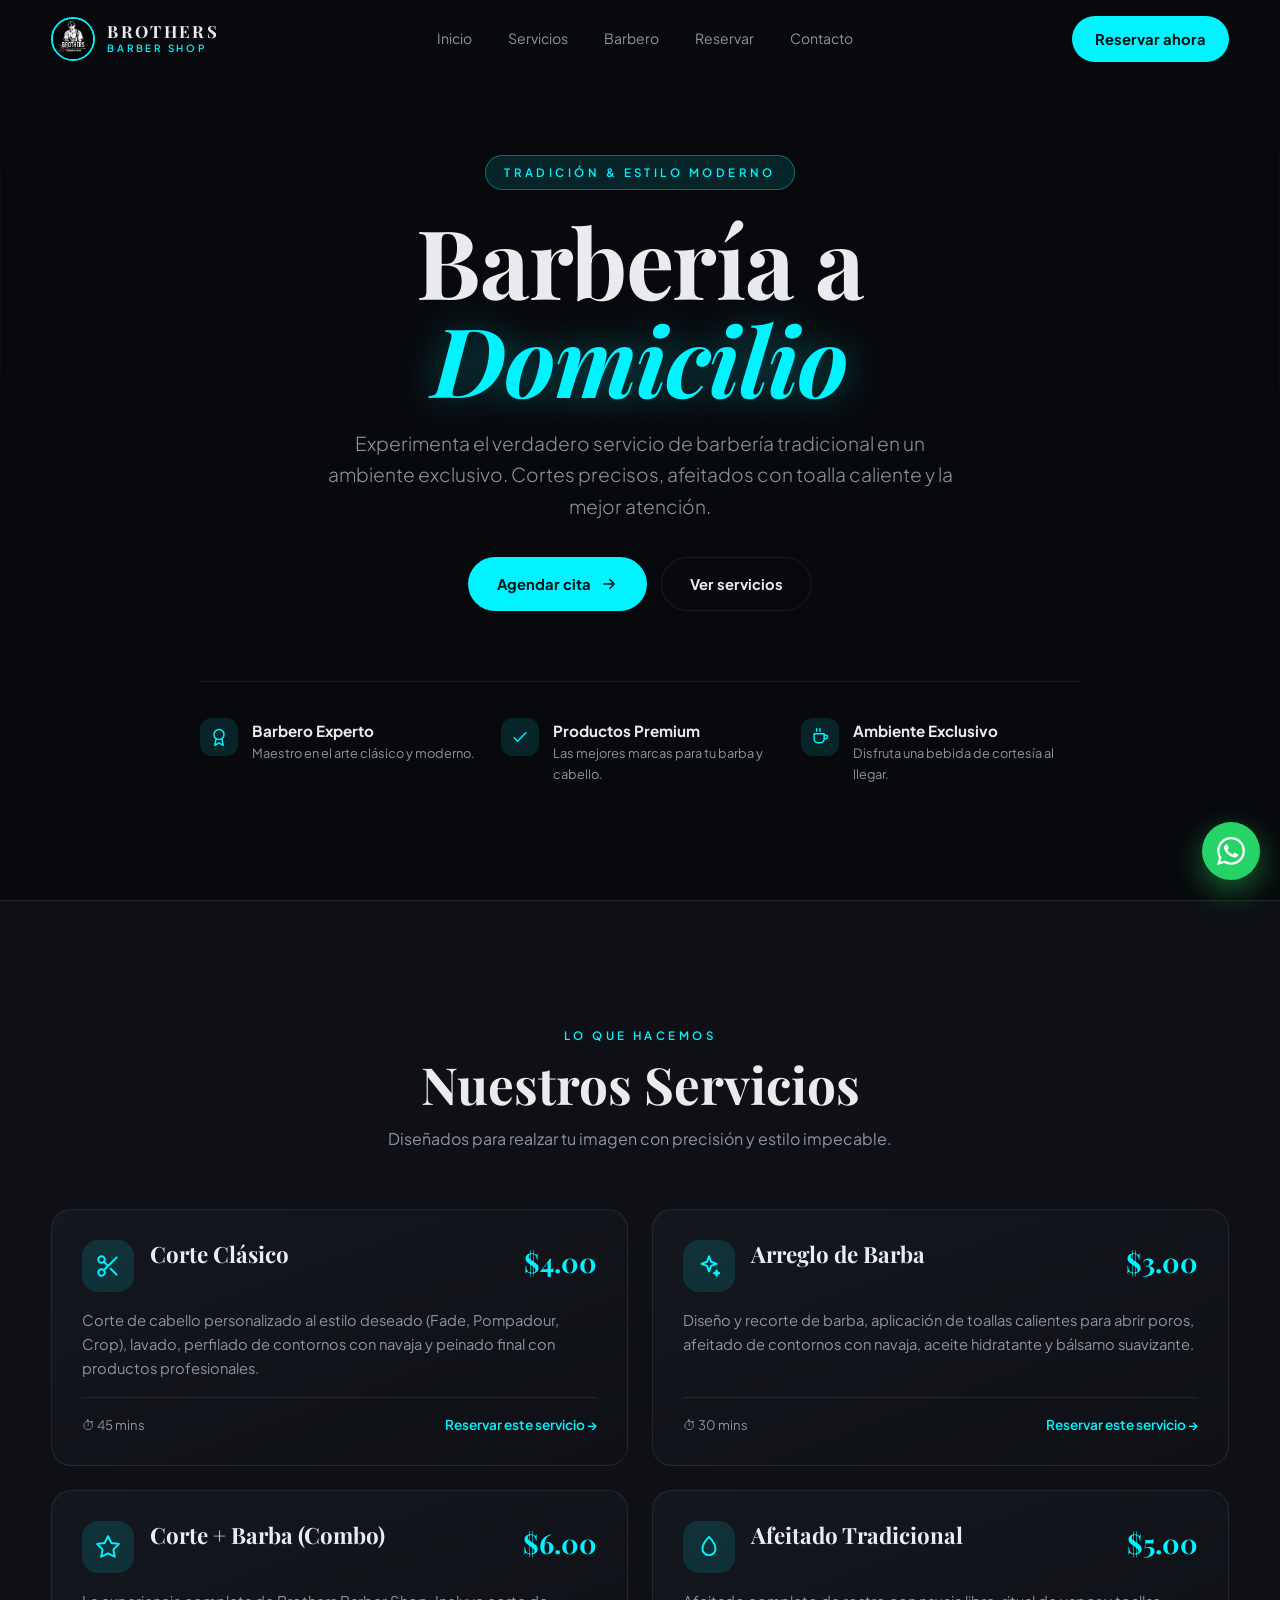
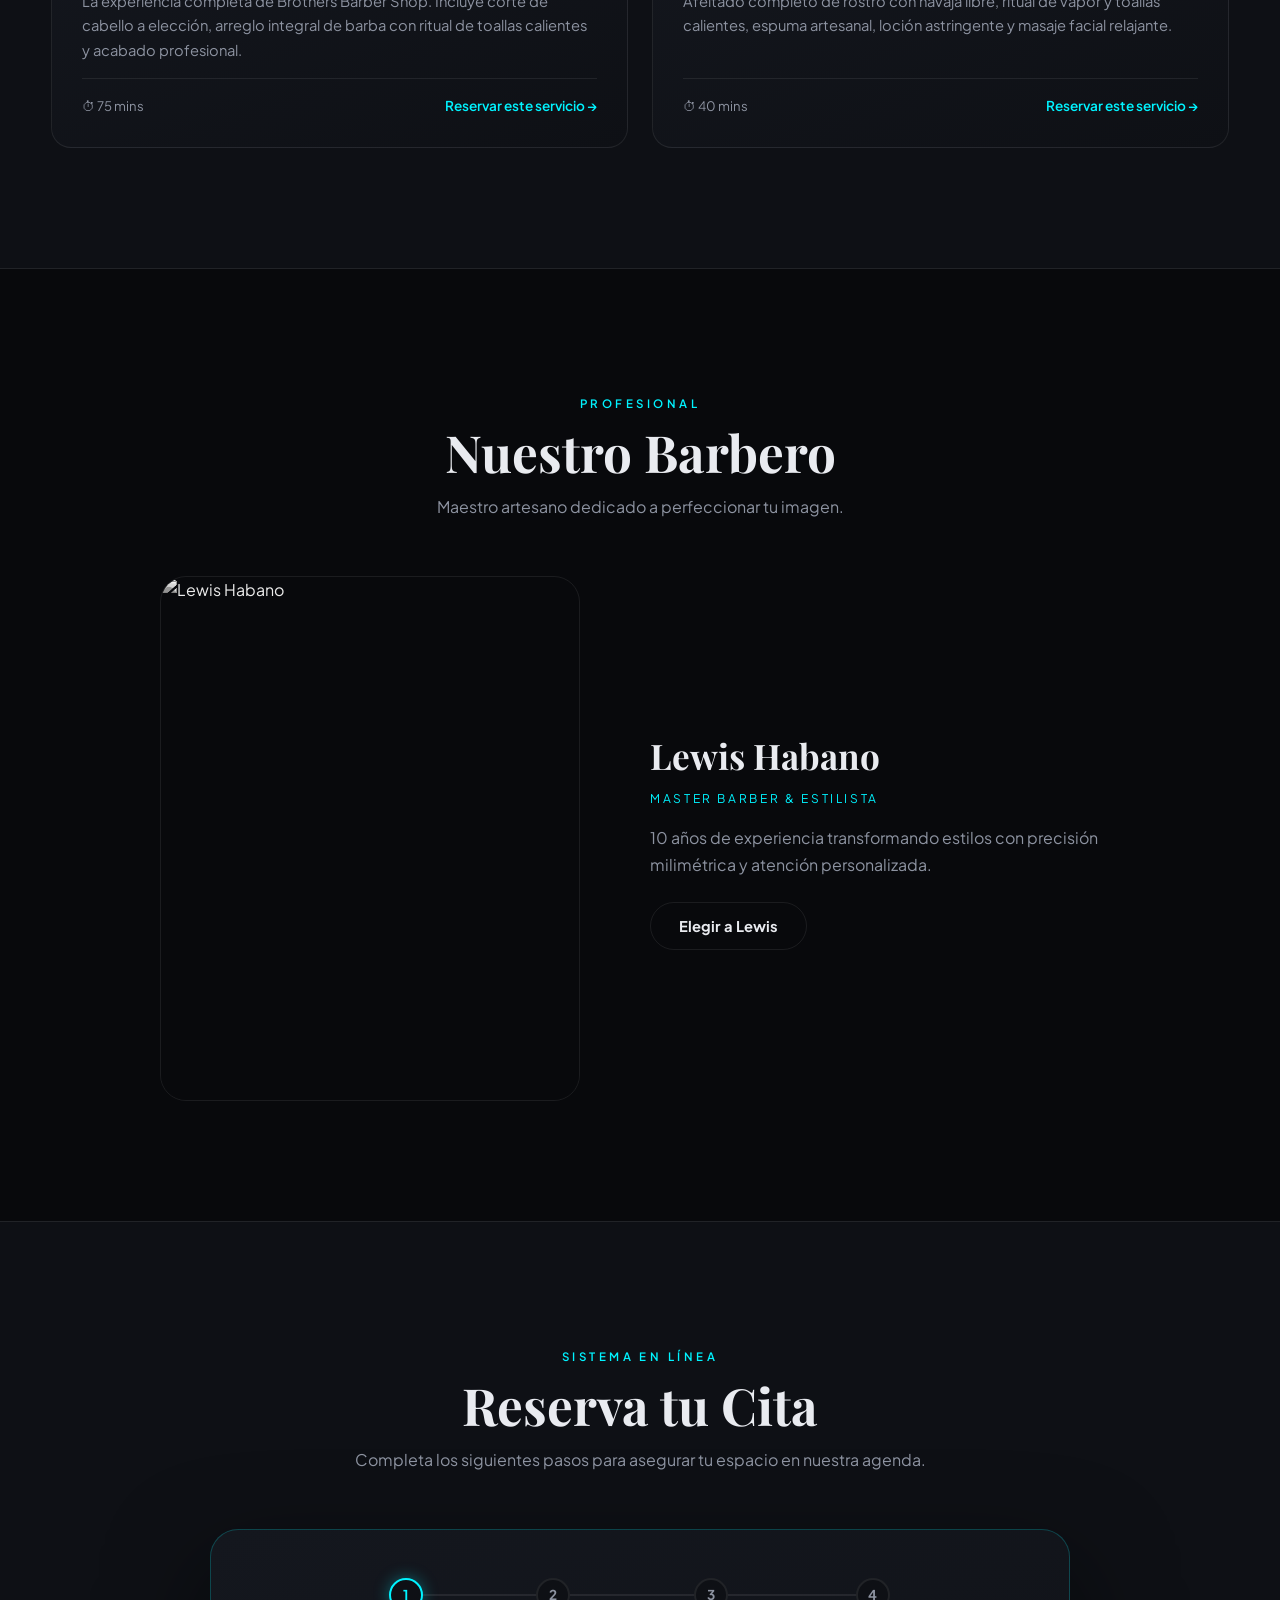
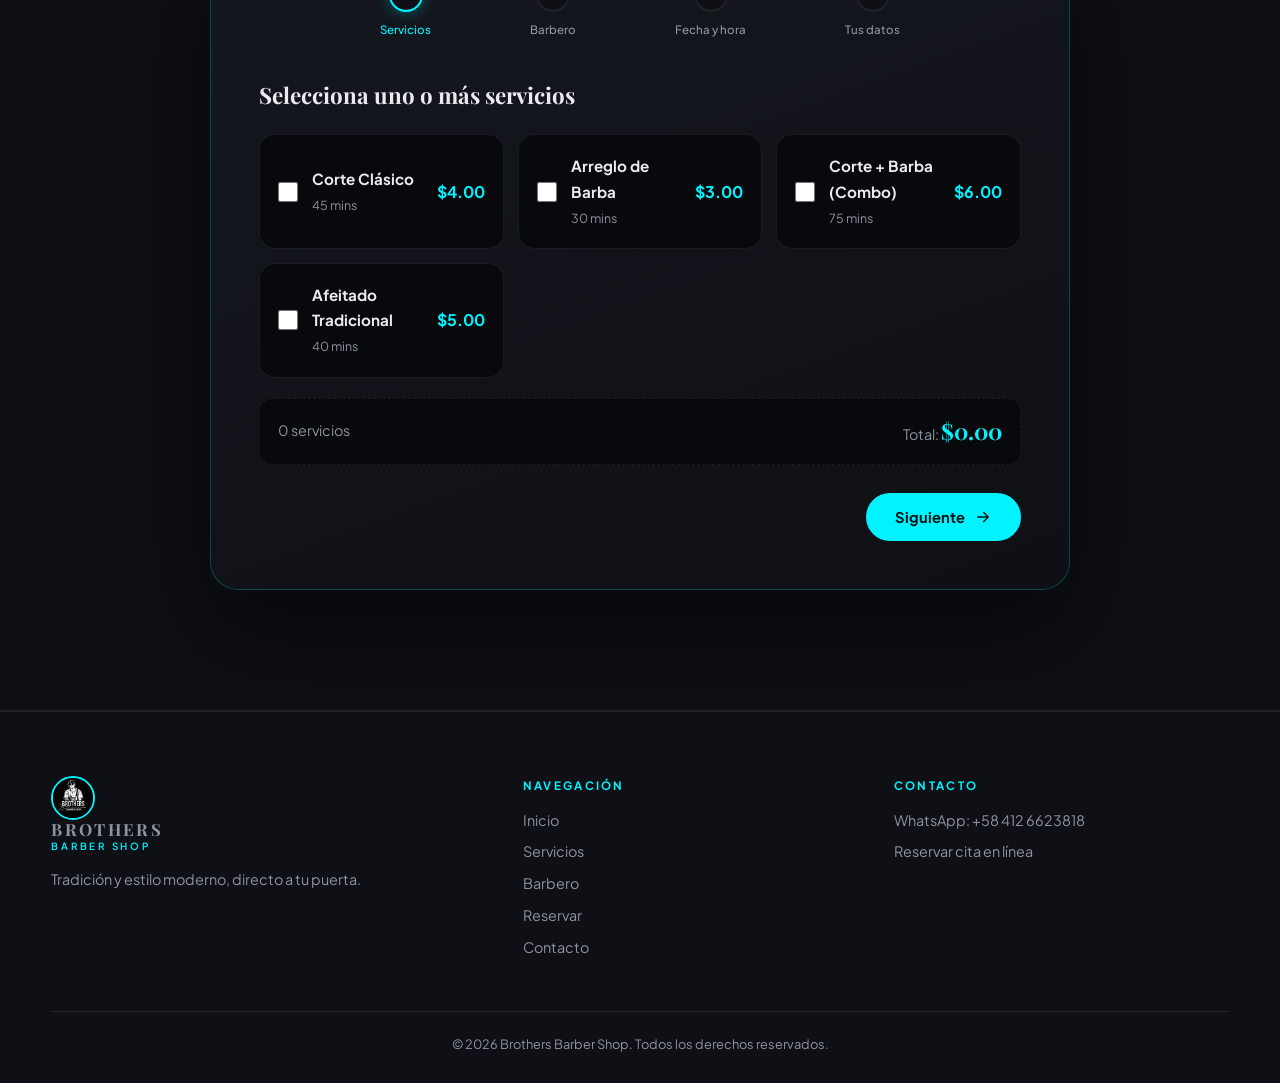
==== commit 6d2d4e25: "actu" ====
--- a/index.html
+++ b/index.html
@@ -1,623 +1,167 @@
 <!DOCTYPE html>
-<html lang="es" class="scroll-smooth">
+<html lang="es">
 <head>
     <meta charset="UTF-8">
     <meta name="viewport" content="width=device-width, initial-scale=1.0">
+    <meta name="theme-color" content="#08090c">
     <title>Brothers Barber Shop | Estilo y Elegancia</title>
-    <!-- Tailwind CSS CDN -->
-    <script src="https://cdn.tailwindcss.com"></script>
-    <script>
-        tailwind.config = {
-            theme: {
-                extend: {
-                    colors: {
-                        neonBlue: {
-                            DEFAULT: '#00f3ff',
-                            light: '#66f8ff',
-                            dark: '#00b3bc'
-                        },
-                        darkBg: '#121212',
-                        cardBg: '#1A1A1A',
-                        darkerBg: '#0A0A0A'
-                    }
-                }
-            }
-        }
-    </script>
-    <!-- Google Fonts -->
-    <link rel="preconnect" href="https://fonts.googleapis.com">
-    <link rel="preconnect" href="https://fonts.gstatic.com" crossorigin>
-    <link href="https://fonts.googleapis.com/css2?family=Playfair+Display:ital,wght@0,400..900;1,400..900&family=Plus+Jakarta+Sans:wght@300;400;500;600;700&display=swap" rel="stylesheet">
-    <!-- Archivo CSS Externo -->
+    <meta name="description" content="Barbería a domicilio. Cortes precisos, afeitado tradicional y arreglo de barba. Reserva tu cita en línea.">
+    <link rel="icon" href="img/logo.jpg.jpeg">
     <link rel="stylesheet" href="style.css">
 </head>
-<body class="bg-darkBg text-gray-200 antialiased selection:bg-neonBlue selection:text-black">
-
-    <header class="fixed top-0 left-0 right-0 z-50 bg-darkerBg/90 backdrop-blur-md border-b border-neonBlue/20">
-        <div class="max-w-7xl mx-auto px-4 sm:px-6 lg:px-8 h-20 flex items-center justify-between">
-            <a href="#" class="flex items-center gap-3">
-                <img src="img/logo.jpg.jpeg" alt="Brothers Barber Shop" class="w-11 h-11 rounded-full object-cover border-2 border-neonBlue shadow-[0_0_10px_rgba(0,243,255,0.4)]">
-                <div>
-                    <span class="block font-serif text-base sm:text-lg font-bold tracking-wider text-white">BROTHERS</span>
-                    <span class="block text-xs uppercase tracking-widest text-neonBlue font-semibold">Barber Shop</span>
-                </div>
-            </a>
-            
-            <nav class="hidden md:flex items-center space-x-8 text-sm font-medium">
-                <a href="#inicio" class="hover:text-neonBlue transition-colors">Inicio</a>
-                <a href="#servicios" class="hover:text-neonBlue transition-colors">Servicios</a>
-                <a href="#barberos" class="hover:text-neonBlue transition-colors">Nuestros Barberos</a>
-                <a href="#reservas" class="hover:text-neonBlue transition-colors">Reservar Cita</a>
-                <a href="#contacto" class="hover:text-neonBlue transition-colors">Contacto</a>
-            </nav>
-
-            <div class="hidden md:block">
-                <a href="#reservas" class="bg-neonBlue text-black font-semibold px-5 py-2.5 rounded-full hover:bg-neonBlue-light transition-all shadow-lg shadow-neonBlue/30">
-                    Reservar Ahora
-                </a>
+<body>
+    <div id="progress"></div>
+    <header class="header"><div class="wrap bar">
+        <a href="#inicio" class="brand"><img src="img/logo.jpg.jpeg" alt="Brothers Barber Shop"><div><b>BROTHERS</b><small>Barber Shop</small></div></a>
+        <nav class="nav"><a href="#inicio">Inicio</a><a href="#servicios">Servicios</a><a href="#barberos">Barbero</a><a href="#reservas">Reservar</a><a href="#contacto">Contacto</a></nav>
+        <a href="#reservas" class="btn sm">Reservar ahora</a>
+        <button id="menu-btn" aria-label="Menú"><svg width="22" height="22" viewBox="0 0 24 24" fill="none" stroke="currentColor" stroke-width="2" stroke-linecap="round"><path d="M4 6h16M4 12h16M4 18h16"/></svg></button>
+    </div></header>
+    <div id="mobile-menu"><a href="#inicio">Inicio</a><a href="#servicios">Servicios</a><a href="#barberos">Barbero</a><a href="#reservas">Reservar</a><a href="#contacto">Contacto</a><a class="btn" href="#reservas">Reservar ahora</a></div>
+
+    <section id="inicio" class="hero">
+        <img class="hero-bg" src="https://images.unsplash.com/photo-1585747860715-2ba37e788b70?auto=format&fit=crop&q=80&w=1920" alt="">
+        <div class="wrap">
+            <span class="tag" data-reveal>Tradición &amp; Estilo Moderno</span>
+            <h1 data-reveal>Barbería a <em>Domicilio</em></h1>
+            <p class="lead" data-reveal>Experimenta el verdadero servicio de barbería tradicional en un ambiente exclusivo. Cortes precisos, afeitados con toalla caliente y la mejor atención.</p>
+            <div class="cta" data-reveal><a href="#reservas" class="btn">Agendar cita <svg viewBox="0 0 24 24" fill="none" stroke="currentColor" stroke-width="1.8" stroke-linecap="round" stroke-linejoin="round" ><path d="M5 12h14M13 6l6 6-6 6"/></svg></a><a href="#servicios" class="btn ghost">Ver servicios</a></div>
+            <div class="perks">
+                <div class="perk" data-reveal><i><svg viewBox="0 0 24 24" fill="none" stroke="currentColor" stroke-width="1.8" stroke-linecap="round" stroke-linejoin="round" ><circle cx="12" cy="9" r="6"/><path d="M8.5 14L7 22l5-3 5 3-1.5-8"/></svg></i><div><h4>Barbero Experto</h4><p>Maestro en el arte clásico y moderno.</p></div></div>
+                <div class="perk" data-reveal><i><svg viewBox="0 0 24 24" fill="none" stroke="currentColor" stroke-width="1.8" stroke-linecap="round" stroke-linejoin="round" ><path d="M5 13l4 4L19 7"/></svg></i><div><h4>Productos Premium</h4><p>Las mejores marcas para tu barba y cabello.</p></div></div>
+                <div class="perk" data-reveal><i><svg viewBox="0 0 24 24" fill="none" stroke="currentColor" stroke-width="1.8" stroke-linecap="round" stroke-linejoin="round" ><path d="M5 8h12v6a5 5 0 0 1-5 5H10a5 5 0 0 1-5-5zM17 10h2a2 2 0 0 1 0 4h-2M8 2v3M12 2v3"/></svg></i><div><h4>Ambiente Exclusivo</h4><p>Disfruta una bebida de cortesía al llegar.</p></div></div>
             </div>
-
-            <!-- Mobile Menu Button -->
-            <button id="menu-btn" class="md:hidden text-neonBlue focus:outline-none">
-                <svg class="w-7 h-7" fill="none" stroke="currentColor" viewBox="0 0 24 24">
-                    <path stroke-linecap="round" stroke-linejoin="round" stroke-width="2" d="M4 6h16M4 12h16M4 18h16"></path>
-                </svg>
-            </button>
-        </div>
-
-        <!-- Mobile Menu Modal -->
-        <div id="mobile-menu" class="hidden md:hidden bg-darkerBg border-b border-neonBlue/20 px-4 pt-2 pb-6 space-y-3">
-            <a href="#inicio" class="block py-2 hover:text-neonBlue transition-colors border-b border-gray-800">Inicio</a>
-            <a href="#servicios" class="block py-2 hover:text-neonBlue transition-colors border-b border-gray-800">Servicios</a>
-            <a href="#barberos" class="block py-2 hover:text-neonBlue transition-colors border-b border-gray-800">Nuestros Barberos</a>
-            <a href="#reservas" class="block py-2 hover:text-neonBlue transition-colors border-b border-gray-800">Reservar Cita</a>
-            <a href="#contacto" class="block py-2 hover:text-neonBlue transition-colors">Contacto</a>
-            <div class="pt-2">
-                <a href="#reservas" class="block text-center bg-neonBlue text-black font-semibold py-3 rounded-full shadow-lg shadow-neonBlue/20">
-                    Reservar Ahora
-                </a>
+        </div>
+    </section>
+
+    <section id="servicios" class="sec alt"><div class="wrap">
+        <div class="head" data-reveal><small>Lo que hacemos</small><h2>Nuestros Servicios</h2><p>Diseñados para realzar tu imagen con precisión y estilo impecable.</p></div>
+        <div class="grid2">
+        <article class="svc tilt" data-reveal>
+          <div class="svc-top"><div class="ico"><svg viewBox="0 0 24 24" fill="none" stroke="currentColor" stroke-width="1.8" stroke-linecap="round" stroke-linejoin="round" ><circle cx="6" cy="6" r="3"/><circle cx="6" cy="18" r="3"/><path d="M20 4 8.12 15.88M14.47 14.48 20 20M8.12 8.12 12 12"/></svg></div><h3>Corte Clásico</h3><span class="price">$4.00</span></div>
+          <p>Corte de cabello personalizado al estilo deseado (Fade, Pompadour, Crop), lavado, perfilado de contornos con navaja y peinado final con productos profesionales.</p>
+          <div class="svc-foot"><span>⏱ 45 mins</span><button type="button" class="link" data-pick="Corte Clásico">Reservar este servicio →</button></div>
+        </article>
+        <article class="svc tilt" data-reveal>
+          <div class="svc-top"><div class="ico"><svg viewBox="0 0 24 24" fill="none" stroke="currentColor" stroke-width="1.8" stroke-linecap="round" stroke-linejoin="round" ><path d="M12 3l1.9 5.1L19 10l-5.1 1.9L12 17l-1.9-5.1L5 10l5.1-1.9z"/><path d="M19 16l.7 1.8 1.8.7-1.8.7L19 21l-.7-1.8-1.8-.7 1.8-.7z"/></svg></div><h3>Arreglo de Barba</h3><span class="price">$3.00</span></div>
+          <p>Diseño y recorte de barba, aplicación de toallas calientes para abrir poros, afeitado de contornos con navaja, aceite hidratante y bálsamo suavizante.</p>
+          <div class="svc-foot"><span>⏱ 30 mins</span><button type="button" class="link" data-pick="Arreglo de Barba">Reservar este servicio →</button></div>
+        </article>
+        <article class="svc tilt" data-reveal>
+          <div class="svc-top"><div class="ico"><svg viewBox="0 0 24 24" fill="none" stroke="currentColor" stroke-width="1.8" stroke-linecap="round" stroke-linejoin="round" ><path d="M12 2l3.1 6.3 6.9 1-5 4.9 1.2 6.8L12 17.8 5.8 21l1.2-6.8-5-4.9 6.9-1z"/></svg></div><h3>Corte + Barba (Combo)</h3><span class="price">$6.00</span></div>
+          <p>La experiencia completa de Brothers Barber Shop. Incluye corte de cabello a elección, arreglo integral de barba con ritual de toallas calientes y acabado profesional.</p>
+          <div class="svc-foot"><span>⏱ 75 mins</span><button type="button" class="link" data-pick="Corte + Barba (Combo)">Reservar este servicio →</button></div>
+        </article>
+        <article class="svc tilt" data-reveal>
+          <div class="svc-top"><div class="ico"><svg viewBox="0 0 24 24" fill="none" stroke="currentColor" stroke-width="1.8" stroke-linecap="round" stroke-linejoin="round" ><path d="M12 2.7s6 6.2 6 10.8a6 6 0 0 1-12 0C6 8.9 12 2.7 12 2.7z"/></svg></div><h3>Afeitado Tradicional</h3><span class="price">$5.00</span></div>
+          <p>Afeitado completo de rostro con navaja libre, ritual de vapor y toallas calientes, espuma artesanal, loción astringente y masaje facial relajante.</p>
+          <div class="svc-foot"><span>⏱ 40 mins</span><button type="button" class="link" data-pick="Afeitado Tradicional">Reservar este servicio →</button></div>
+        </article>
+        </div>
+    </div></section>
+
+    <section id="barberos" class="sec"><div class="wrap">
+        <div class="head" data-reveal><small>Profesional</small><h2>Nuestro Barbero</h2><p>Maestro artesano dedicado a perfeccionar tu imagen.</p></div>
+        <div class="pro" data-reveal>
+            <div class="pro-photo"><img src="https://images.unsplash.com/photo-1503951914875-452162b0f3f1?auto=format&fit=crop&q=80&w=600" alt="Lewis Habano"></div>
+            <div><h3>Lewis Habano</h3><p class="role">Master Barber &amp; Estilista</p>
+            <p>10 años de experiencia transformando estilos con precisión milimétrica y atención personalizada.</p>
+            <button type="button" class="btn ghost" data-barber="Lewis Habano">Elegir a Lewis</button></div>
+        </div>
+    </div></section>
+
+    <section id="reservas" class="sec alt"><div class="wrap">
+        <div class="head" data-reveal><small>Sistema en línea</small><h2>Reserva tu Cita</h2><p>Completa los siguientes pasos para asegurar tu espacio en nuestra agenda.</p></div>
+        <div class="book" data-reveal>
+            <div class="stepper">
+                <div class="st on" id="step-indicator-1"><span>1</span>Servicios</div>
+                <div class="st" id="step-indicator-2"><span>2</span>Barbero</div>
+                <div class="st" id="step-indicator-3"><span>3</span>Fecha y hora</div>
+                <div class="st" id="step-indicator-4"><span>4</span>Tus datos</div>
             </div>
-        </div>
-    </header>
-
-    <section id="inicio" class="relative min-h-screen flex items-center justify-center pt-20 overflow-hidden">
-        <div class="absolute inset-0 z-0">
-            <img src="https://images.unsplash.com/photo-1585747860715-2ba37e788b70?auto=format&fit=crop&q=80&w=1920" alt="Barbershop Background" class="w-full h-full object-cover opacity-25 filter grayscale">
-            <div class="absolute inset-0 bg-gradient-to-t from-darkBg via-darkBg/60 to-transparent"></div>
-        </div>
-
-        <div class="relative z-10 max-w-4xl mx-auto px-4 text-center py-20">
-            <span class="inline-block uppercase tracking-[0.3em] text-neonBlue text-xs sm:text-sm font-semibold mb-4 border border-neonBlue/40 px-4 py-1.5 rounded-full bg-neonBlue/10 shadow-[0_0_15px_rgba(0,243,255,0.15)]">
-                Tradición & Estilo Moderno
-            </span>
-            <h1 class="font-serif text-4xl sm:text-6xl lg:text-7xl font-bold tracking-tight text-white mb-6 leading-tight">
-                Barberia a<span class="text-neonBlue italic drop-shadow-[0_0_15px_rgba(0,243,255,0.4)]"> <br>Domicilio</span>
-            </h1>
-            <p class="text-gray-400 text-lg sm:text-xl max-w-2xl mx-auto mb-10 font-light">
-                Experimenta el verdadero servicio de barbería tradicional en un ambiente exclusivo. Cortes precisos, afeitados con toalla caliente y la mejor atención.
-            </p>
-            <div class="flex flex-col sm:flex-row items-center justify-center gap-4">
-                <a href="#reservas" class="w-full sm:w-auto bg-neonBlue text-black font-bold px-8 py-4 rounded-full hover:bg-neonBlue-light transition-all shadow-xl shadow-neonBlue/30 flex items-center justify-center gap-2">
-                    <span>Agendar Cita</span>
-                    <svg class="w-5 h-5" fill="none" stroke="currentColor" viewBox="0 0 24 24"><path stroke-linecap="round" stroke-linejoin="round" stroke-width="2" d="M14 5l7 7m0 0l-7 7m7-7H3"/></svg>
-                </a>
-                <a href="#servicios" class="w-full sm:w-auto border border-gray-700 hover:border-neonBlue text-white font-medium px-8 py-4 rounded-full transition-all">
-                    Ver Servicios
-                </a>
+
+            <div id="form-alert"><span id="form-alert-text"></span></div>
+
+            <form id="booking-form" onsubmit="confirmBooking(event)">
+                <div id="step-1" class="step-panel">
+                    <h3>Selecciona uno o más servicios</h3>
+                    <div class="opts">
+          <label class="opt"><input type="checkbox" name="service" value="Corte Clásico" data-price="4" data-min="45"><div class="l"><b>Corte Clásico</b><small>45 mins</small></div><span class="p">$4.00</span></label>
+          <label class="opt"><input type="checkbox" name="service" value="Arreglo de Barba" data-price="3" data-min="30"><div class="l"><b>Arreglo de Barba</b><small>30 mins</small></div><span class="p">$3.00</span></label>
+          <label class="opt"><input type="checkbox" name="service" value="Corte + Barba (Combo)" data-price="6" data-min="75"><div class="l"><b>Corte + Barba (Combo)</b><small>75 mins</small></div><span class="p">$6.00</span></label>
+          <label class="opt"><input type="checkbox" name="service" value="Afeitado Tradicional" data-price="5" data-min="40"><div class="l"><b>Afeitado Tradicional</b><small>40 mins</small></div><span class="p">$5.00</span></label>
+                    </div>
+                    <div class="totalbar"><span id="tb-count">0 servicios</span><span>Total: <strong id="tb-total">$0.00</strong></span></div>
+                    <div class="nav-row"><button type="button" onclick="validarServiciosYavanzar(2)" class="btn">Siguiente <svg viewBox="0 0 24 24" fill="none" stroke="currentColor" stroke-width="1.8" stroke-linecap="round" stroke-linejoin="round" ><path d="M5 12h14M13 6l6 6-6 6"/></svg></button></div>
+                </div>
+
+                <div id="step-2" class="step-panel">
+                    <h3>Barbero disponible</h3>
+                    <label class="opt" style="max-width:460px;margin:auto;border-color:var(--a)">
+                        <input type="radio" name="barber" value="Lewis Habano" checked required>
+                        <div class="l"><b>Lewis Habano</b><small>Master Barber &amp; Estilista</small></div><span class="p" style="font-size:.75rem">Seleccionado</span>
+                    </label>
+                    <div class="nav-row"><button type="button" onclick="prevStep(1)" class="btn ghost">Atrás</button><button type="button" onclick="nextStep(3)" class="btn">Siguiente <svg viewBox="0 0 24 24" fill="none" stroke="currentColor" stroke-width="1.8" stroke-linecap="round" stroke-linejoin="round" ><path d="M5 12h14M13 6l6 6-6 6"/></svg></button></div>
+                </div>
+
+                <div id="step-3" class="step-panel">
+                    <h3>Elige la fecha y hora disponible</h3>
+                    <div style="margin-bottom:22px"><label class="f" for="booking-date">Fecha de la cita</label><input type="date" id="booking-date" required style="max-width:300px"></div>
+                    <label class="f">Hora disponible</label>
+                    <input type="hidden" id="booking-time" value="">
+                    <div class="slots"><button type="button" class="slot" data-v="09:00 AM" aria-pressed="false">09:00 AM</button><button type="button" class="slot" data-v="10:00 AM" aria-pressed="false">10:00 AM</button><button type="button" class="slot" data-v="11:00 AM" aria-pressed="false">11:00 AM</button><button type="button" class="slot" data-v="01:00 PM" aria-pressed="false">01:00 PM</button><button type="button" class="slot" data-v="02:30 PM" aria-pressed="false">02:30 PM</button><button type="button" class="slot" data-v="04:00 PM" aria-pressed="false">04:00 PM</button><button type="button" class="slot" data-v="05:30 PM" aria-pressed="false">05:30 PM</button><button type="button" class="slot" data-v="07:00 PM" aria-pressed="false">07:00 PM</button></div>
+                    <div class="nav-row"><button type="button" onclick="prevStep(2)" class="btn ghost">Atrás</button><button type="button" onclick="verificarYAvanzar()" class="btn">Siguiente <svg viewBox="0 0 24 24" fill="none" stroke="currentColor" stroke-width="1.8" stroke-linecap="round" stroke-linejoin="round" ><path d="M5 12h14M13 6l6 6-6 6"/></svg></button></div>
+                </div>
+
+                <div id="step-4" class="step-panel">
+                    <h3>Tus datos para confirmar</h3>
+                    <div class="fields">
+                        <div><label class="f" for="client-name">Nombre completo</label><input type="text" id="client-name" placeholder="Ej. Roberto Gómez" autocomplete="name" required></div>
+                        <div><label class="f" for="client-email">Correo electrónico</label><input type="email" id="client-email" placeholder="Ej. roberto@email.com" autocomplete="email" required></div>
+                    </div>
+                    <div class="sum"><h4>Resumen de tu reserva</h4><div class="r">
+                        <div><small>Servicios</small><b id="summary-services">-</b></div>
+                        <div><small>Fecha y hora</small><b id="summary-datetime">-</b></div>
+                        <div><small>Total a pagar</small><b id="summary-price">-</b></div></div></div>
+                    <div class="nav-row"><button type="button" onclick="prevStep(3)" class="btn ghost">Atrás</button><button type="submit" id="submit-booking-btn" class="btn">Confirmar cita</button></div>
+                </div>
+            </form>
+
+            <div id="success-screen" class="hidden">
+                <svg class="check" viewBox="0 0 84 84"><circle cx="42" cy="42" r="40"/><path d="M26 43l11 11 21-23"/></svg>
+                <h3>¡Cita reservada con éxito!</h3>
+                <p>Tu espacio ha sido registrado en nuestro sistema. Te esperamos puntualmente.</p>
+                <div class="ticket">
+                    <div><span>Cliente</span><span id="suc-name"></span></div>
+                    <div><span>Email</span><span id="suc-email"></span></div>
+                    <div><span>Servicios</span><span id="suc-services"></span></div>
+                    <div><span>Barbero</span><span id="suc-barber"></span></div>
+                    <div><span>Fecha y hora</span><span id="suc-datetime"></span></div>
+                    <div><span>Total a pagar</span><span id="suc-price"></span></div>
+                </div>
+                <div class="cta">
+                    <a id="whatsapp-btn" href="#" target="_blank" rel="noopener" class="btn wa"><svg viewBox="0 0 24 24" fill="currentColor" ><path d="M.057 24l1.687-6.163c-1.041-1.804-1.588-3.849-1.587-5.946.003-6.556 5.338-11.891 11.893-11.891 3.181.001 6.167 1.24 8.413 3.488 2.245 2.248 3.481 5.236 3.48 8.414-.003 6.557-5.338 11.892-11.893 11.892-1.99-.001-3.951-.5-5.688-1.448l-6.305 1.654zm6.597-3.807c1.676.995 3.276 1.591 5.392 1.592 5.448 0 9.886-4.434 9.889-9.885.002-5.462-4.415-9.89-9.881-9.892-5.452 0-9.887 4.434-9.889 9.884-.001 2.225.651 3.891 1.746 5.634l-.999 3.648 3.742-.981zm11.387-5.464c-.074-.124-.272-.198-.57-.347-.297-.149-1.758-.868-2.031-.967-.272-.099-.47-.149-.669.149-.198.297-.768.967-.941 1.165-.173.198-.347.223-.644.074-.297-.149-1.255-.462-2.39-1.475-.883-.788-1.48-1.761-1.653-2.059-.173-.297-.018-.458.13-.606.134-.133.297-.347.446-.521.151-.172.2-.296.3-.495.099-.198.05-.372-.025-.521-.075-.148-.669-1.611-.916-2.206-.242-.579-.487-.501-.669-.51l-.57-.01c-.198 0-.52.074-.792.372s-1.04 1.016-1.04 2.479 1.065 2.876 1.213 3.074c.149.198 2.095 3.2 5.076 4.487.709.306 1.263.489 1.694.626.712.226 1.36.194 1.872.118.571-.085 1.758-.719 2.006-1.413.248-.695.248-1.29.173-1.414z"/></svg> Enviar por WhatsApp</a>
+                    <button type="button" class="btn ghost" onclick="descargarICS()">📅 Agregar al calendario</button>
+                    <button type="button" class="btn ghost" onclick="resetBooking()">Reservar otra cita</button>
+                </div>
             </div>
-
-            <!-- Features Highlights -->
-            <div class="grid grid-cols-2 md:grid-cols-3 gap-6 mt-20 pt-12 border-t border-gray-800 text-left">
-                <div class="flex items-start gap-3">
-                    <div class="text-neonBlue mt-1">
-                        <svg class="w-6 h-6" fill="none" stroke="currentColor" viewBox="0 0 24 24"><path stroke-linecap="round" stroke-linejoin="round" stroke-width="2" d="M5 13l4 4L19 7"/></svg>
-                    </div>
-                    <div>
-                        <h4 class="font-semibold text-white">Barbero Experto</h4>
-                        <p class="text-xs text-gray-400">Maestro en el arte clásico y moderno.</p>
-                    </div>
-                </div>
-                <div class="flex items-start gap-3">
-                    <div class="text-neonBlue mt-1">
-                        <svg class="w-6 h-6" fill="none" stroke="currentColor" viewBox="0 0 24 24"><path stroke-linecap="round" stroke-linejoin="round" stroke-width="2" d="M5 13l4 4L19 7"/></svg>
-                    </div>
-                    <div>
-                        <h4 class="font-semibold text-white">Productos Premium</h4>
-                        <p class="text-xs text-gray-400">Las mejores marcas para tu barba y cabello.</p>
-                    </div>
-                </div>
-                <div class="col-span-2 md:col-span-1 flex items-start gap-3">
-                    <div class="text-neonBlue mt-1">
-                        <svg class="w-6 h-6" fill="none" stroke="currentColor" viewBox="0 0 24 24"><path stroke-linecap="round" stroke-linejoin="round" stroke-width="2" d="M5 13l4 4L19 7"/></svg>
-                    </div>
-                    <div>
-                        <h4 class="font-semibold text-white">Ambiente Exclusivo</h4>
-                        <p class="text-xs text-gray-400">Disfruta una bebida de cortesía al llegar.</p>
-                    </div>
-                </div>
-            </div>
-        </div>
-    </section>
-
-    <section id="servicios" class="py-24 bg-darkerBg/50 border-t border-b border-gray-900">
-        <div class="max-w-7xl mx-auto px-4 sm:px-6 lg:px-8">
-            <div class="text-center max-w-2xl mx-auto mb-16">
-                <span class="text-neonBlue uppercase tracking-widest text-xs font-semibold block mb-2">Lo Que Hacemos</span>
-                <h2 class="font-serif text-3xl sm:text-5xl font-bold text-white mb-4">Nuestros Servicios</h2>
-                <p class="text-gray-400">Diseñados para realzar tu imagen con precisión y estilo impecable.</p>
-            </div>
-
-            <div class="grid grid-cols-1 md:grid-cols-2 gap-8">
-                <!-- Service 1 -->
-                <div class="bg-cardBg p-6 sm:p-8 rounded-2xl border border-gray-800 hover:border-neonBlue/60 transition-all flex flex-col justify-between group">
-                    <div>
-                        <div class="flex justify-between items-start mb-4">
-                            <h3 class="font-serif text-xl sm:text-2xl font-bold text-white group-hover:text-neonBlue transition-colors">Corte Clásico</h3>
-                            <span class="text-neonBlue font-bold text-xl">$4.00</span>
-                        </div>
-                        <p class="text-gray-400 text-sm mb-6 leading-relaxed">
-                            Corte de cabello personalizado al estilo deseado (Fade, Pompadour, Crop), lavado, perfilado de contornos con navaja y peinado final con productos profesionales.
-                        </p>
-                    </div>
-                    <div class="flex items-center justify-between pt-4 border-t border-gray-800/80 text-xs text-gray-500">
-                        <span class="flex items-center gap-1">
-                            <svg class="w-4 h-4 text-neonBlue" fill="none" stroke="currentColor" viewBox="0 0 24 24"><path stroke-linecap="round" stroke-linejoin="round" stroke-width="2" d="M12 8v4l3 3m6-3a9 9 0 11-18 0 9 9 0 0118 0z"/></svg>
-                            45 mins
-                        </span>
-                        <a href="#reservas" class="text-neonBlue font-semibold hover:underline">Reservar este servicio &rarr;</a>
-                    </div>
-                </div>
-
-                <!-- Service 2 -->
-                <div class="bg-cardBg p-6 sm:p-8 rounded-2xl border border-gray-800 hover:border-neonBlue/60 transition-all flex flex-col justify-between group">
-                    <div>
-                        <div class="flex justify-between items-start mb-4">
-                            <h3 class="font-serif text-xl sm:text-2xl font-bold text-white group-hover:text-neonBlue transition-colors">Arreglo de Barba</h3>
-                            <span class="text-neonBlue font-bold text-xl">$3.00</span>
-                        </div>
-                        <p class="text-gray-400 text-sm mb-6 leading-relaxed">
-                            Diseño y recorte de barba, aplicación de toallas calientes para abrir poros, afeitado de contornos con navaja, aceite hidratante y bálsamo suavizante.
-                        </p>
-                    </div>
-                    <div class="flex items-center justify-between pt-4 border-t border-gray-800/80 text-xs text-gray-500">
-                        <span class="flex items-center gap-1">
-                            <svg class="w-4 h-4 text-neonBlue" fill="none" stroke="currentColor" viewBox="0 0 24 24"><path stroke-linecap="round" stroke-linejoin="round" stroke-width="2" d="M12 8v4l3 3m6-3a9 9 0 11-18 0 9 9 0 0118 0z"/></svg>
-                            30 mins
-                        </span>
-                        <a href="#reservas" class="text-neonBlue font-semibold hover:underline">Reservar este servicio &rarr;</a>
-                    </div>
-                </div>
-
-                <!-- Service 3 -->
-                <div class="bg-cardBg p-6 sm:p-8 rounded-2xl border border-gray-800 hover:border-neonBlue/60 transition-all flex flex-col justify-between group">
-                    <div>
-                        <div class="flex justify-between items-start mb-4">
-                            <h3 class="font-serif text-xl sm:text-2xl font-bold text-white group-hover:text-neonBlue transition-colors">Corte + Barba (Combo)</h3>
-                            <span class="text-neonBlue font-bold text-xl">$6.00</span>
-                        </div>
-                        <p class="text-gray-400 text-sm mb-6 leading-relaxed">
-                            La experiencia completa de Brothers Barber Shop. Incluye corte de cabello a elección, arreglo integral de barba con ritual de toallas calientes y acabado profesional.
-                        </p>
-                    </div>
-                    <div class="flex items-center justify-between pt-4 border-t border-gray-800/80 text-xs text-gray-500">
-                        <span class="flex items-center gap-1">
-                            <svg class="w-4 h-4 text-neonBlue" fill="none" stroke="currentColor" viewBox="0 0 24 24"><path stroke-linecap="round" stroke-linejoin="round" stroke-width="2" d="M12 8v4l3 3m6-3a9 9 0 11-18 0 9 9 0 0118 0z"/></svg>
-                            75 mins
-                        </span>
-                        <a href="#reservas" class="text-neonBlue font-semibold hover:underline">Reservar este servicio &rarr;</a>
-                    </div>
-                </div>
-
-                <!-- Service 4 -->
-                <div class="bg-cardBg p-6 sm:p-8 rounded-2xl border border-gray-800 hover:border-neonBlue/60 transition-all flex flex-col justify-between group">
-                    <div>
-                        <div class="flex justify-between items-start mb-4">
-                            <h3 class="font-serif text-xl sm:text-2xl font-bold text-white group-hover:text-neonBlue transition-colors">Afeitado Tradicional</h3>
-                            <span class="text-neonBlue font-bold text-xl">$5.00</span>
-                        </div>
-                        <p class="text-gray-400 text-sm mb-6 leading-relaxed">
-                            Afeitado completo de rostro con navaja libre, ritual de vapor y toallas calientes, espuma artesanal, loción astringente y masaje facial relajante.
-                        </p>
-                    </div>
-                    <div class="flex items-center justify-between pt-4 border-t border-gray-800/80 text-xs text-gray-500">
-                        <span class="flex items-center gap-1">
-                            <svg class="w-4 h-4 text-neonBlue" fill="none" stroke="currentColor" viewBox="0 0 24 24"><path stroke-linecap="round" stroke-linejoin="round" stroke-width="2" d="M12 8v4l3 3m6-3a9 9 0 11-18 0 9 9 0 0118 0z"/></svg>
-                            40 mins
-                        </span>
-                        <a href="#reservas" class="text-neonBlue font-semibold hover:underline">Reservar este servicio &rarr;</a>
-                    </div>
-                </div>
-            </div>
-        </div>
-    </section>
-
-    <!-- Único Barbero -->
-    <section id="barberos" class="py-24">
-        <div class="max-w-7xl mx-auto px-4 sm:px-6 lg:px-8">
-            <div class="text-center max-w-2xl mx-auto mb-16">
-                <span class="text-neonBlue uppercase tracking-widest text-xs font-semibold block mb-2">Profesional</span>
-                <h2 class="font-serif text-3xl sm:text-5xl font-bold text-white mb-4">Nuestro Barbero</h2>
-                <p class="text-gray-400">Maestro artesano dedicado a perfeccionar tu imagen.</p>
-            </div>
-
-            <div class="max-w-md mx-auto">
-                <div class="bg-cardBg rounded-2xl overflow-hidden border border-gray-800 group">
-                    <div class="h-80 overflow-hidden relative">
-                        <img src="https://images.unsplash.com/photo-1503951914875-452162b0f3f1?auto=format&fit=crop&q=80&w=600" alt="Lewis Habano" class="w-full h-full object-cover group-hover:scale-105 transition-all duration-500 filter grayscale group-hover:grayscale-0">
-                        <div class="absolute inset-0 bg-gradient-to-t from-darkBg via-transparent to-transparent"></div>
-                    </div>
-                    <div class="p-6 text-center">
-                        <h3 class="font-serif text-xl font-bold text-white mb-1">Lewis Habano</h3>
-                        <p class="text-neonBlue text-xs uppercase tracking-widest mb-4">Master Barber & Estilista</p>
-                        <p class="text-gray-400 text-sm mb-6">10 años de experiencia transformando estilos con precisión milimétrica y atención personalizada.</p>
-                        <button onclick="selectBarber('Lewis Habano')" class="w-full border border-neonBlue text-neonBlue hover:bg-neonBlue hover:text-black py-2.5 rounded-full text-sm font-semibold transition-all">
-                            Elegir a Lewis
-                        </button>
-                    </div>
-                </div>
-            </div>
-        </div>
-    </section>
-
-    <section id="reservas" class="py-24 bg-darkerBg/50 border-t border-b border-gray-900">
-        <div class="max-w-4xl mx-auto px-4 sm:px-6 lg:px-8">
-            <div class="text-center max-w-2xl mx-auto mb-16">
-                <span class="text-neonBlue uppercase tracking-widest text-xs font-semibold block mb-2">Sistema en Línea</span>
-                <h2 class="font-serif text-3xl sm:text-5xl font-bold text-white mb-4">Reserva tu Cita</h2>
-                <p class="text-gray-400">Completa los siguientes pasos para asegurar tu espacio en nuestra agenda.</p>
-            </div>
-
-            <!-- Booking Container -->
-            <div class="bg-cardBg p-6 sm:p-10 rounded-3xl border border-neonBlue/30 shadow-2xl relative">
-                
-                <!-- Steps Progress Indicator -->
-                <div class="flex items-center justify-between mb-10 pb-6 border-b border-gray-800 max-w-md mx-auto text-xs sm:text-sm font-medium">
-                    <div id="step-indicator-1" class="flex items-center gap-2 text-neonBlue">
-                        <span class="w-7 h-7 rounded-full border border-neonBlue flex items-center justify-center font-bold">1</span>
-                        <span class="hidden sm:inline">Servicios</span>
-                    </div>
-                    <div class="w-8 h-[1px] bg-gray-700"></div>
-                    <div id="step-indicator-2" class="flex items-center gap-2 text-gray-500">
-                        <span class="w-7 h-7 rounded-full border border-gray-700 flex items-center justify-center font-bold">2</span>
-                        <span class="hidden sm:inline">Barbero</span>
-                    </div>
-                    <div class="w-8 h-[1px] bg-gray-700"></div>
-                    <div id="step-indicator-3" class="flex items-center gap-2 text-gray-500">
-                        <span class="w-7 h-7 rounded-full border border-gray-700 flex items-center justify-center font-bold">3</span>
-                        <span class="hidden sm:inline">Fecha & Hora</span>
-                    </div>
-                    <div class="w-8 h-[1px] bg-gray-700"></div>
-                    <div id="step-indicator-4" class="flex items-center gap-2 text-gray-500">
-                        <span class="w-7 h-7 rounded-full border border-gray-700 flex items-center justify-center font-bold">4</span>
-                        <span class="hidden sm:inline">Tus Datos</span>
-                    </div>
-                </div>
-
-                <!-- CONTENEDOR DE MENSAJES DE ERROR PROFESIONALES -->
-                <div id="form-alert" class="hidden mb-6 p-4 rounded-xl border bg-darkerBg text-sm flex items-center gap-3 transition-all">
-                    <span id="form-alert-text" class="text-white"></span>
-                </div>
-
-                <!-- Form / Steps Content -->
-                <form id="booking-form" onsubmit="confirmBooking(event)">
-                    
-                    <!-- STEP 1: SELECT SERVICES (CHECKBOXES) -->
-                    <div id="step-1" class="space-y-6">
-                        <h3 class="font-serif text-xl font-bold text-white mb-4">Selecciona uno o más servicios:</h3>
-                        <div class="grid grid-cols-1 sm:grid-cols-2 gap-4">
-                            <label class="cursor-pointer border border-gray-800 hover:border-neonBlue p-4 rounded-xl flex items-center justify-between bg-darkerBg transition-all">
-                                <div class="flex items-center gap-3">
-                                    <input type="checkbox" name="service" value="Corte Clásico" data-price="4" class="w-5 h-5 accent-[#00f3ff] rounded">
-                                    <div>
-                                        <p class="font-semibold text-white">Corte Clásico</p>
-                                        <p class="text-xs text-gray-400">45 mins</p>
-                                    </div>
-                                </div>
-                                <span class="text-neonBlue font-bold">$4.00</span>
-                            </label>
-
-                            <label class="cursor-pointer border border-gray-800 hover:border-neonBlue p-4 rounded-xl flex items-center justify-between bg-darkerBg transition-all">
-                                <div class="flex items-center gap-3">
-                                    <input type="checkbox" name="service" value="Arreglo de Barba" data-price="3" class="w-5 h-5 accent-[#00f3ff] rounded">
-                                    <div>
-                                        <p class="font-semibold text-white">Arreglo de Barba</p>
-                                        <p class="text-xs text-gray-400">30 mins</p>
-                                    </div>
-                                </div>
-                                <span class="text-neonBlue font-bold">$3.00</span>
-                            </label>
-
-                            <label class="cursor-pointer border border-gray-800 hover:border-neonBlue p-4 rounded-xl flex items-center justify-between bg-darkerBg transition-all">
-                                <div class="flex items-center gap-3">
-                                    <input type="checkbox" name="service" value="Corte + Barba (Combo)" data-price="6" class="w-5 h-5 accent-[#00f3ff] rounded">
-                                    <div>
-                                        <p class="font-semibold text-white">Corte + Barba (Combo)</p>
-                                        <p class="text-xs text-gray-400">75 mins</p>
-                                    </div>
-                                </div>
-                                <span class="text-neonBlue font-bold">$6.00</span>
-                            </label>
-
-                            <label class="cursor-pointer border border-gray-800 hover:border-neonBlue p-4 rounded-xl flex items-center justify-between bg-darkerBg transition-all">
-                                <div class="flex items-center gap-3">
-                                    <input type="checkbox" name="service" value="Afeitado Tradicional" data-price="5" class="w-5 h-5 accent-[#00f3ff] rounded">
-                                    <div>
-                                        <p class="font-semibold text-white">Afeitado Tradicional</p>
-                                        <p class="text-xs text-gray-400">40 mins</p>
-                                    </div>
-                                </div>
-                                <span class="text-neonBlue font-bold">$5.00</span>
-                            </label>
-                        </div>
-
-                        <div class="flex justify-end pt-6">
-                            <!-- CORREGIDO: Se elimina el espacio tipográfico en el nombre de la función -->
-                            <button type="button" onclick="validarServiciosYavanzar(2)" class="bg-neonBlue text-black font-bold px-8 py-3 rounded-full hover:bg-neonBlue-light transition-all flex items-center gap-2">
-                                <span>Siguiente</span>
-                                <svg class="w-4 h-4" fill="none" stroke="currentColor" viewBox="0 0 24 24"><path stroke-linecap="round" stroke-linejoin="round" stroke-width="2" d="M9 5l7 7-7 7"/></svg>
-                            </button>
-                        </div>
-                    </div>
-
-                    <!-- STEP 2: SELECT BARBER -->
-                    <div id="step-2" class="space-y-6 hidden">
-                        <h3 class="font-serif text-xl font-bold text-white mb-4">Barbero disponible:</h3>
-                        <div class="max-w-md mx-auto">
-                            <label class="cursor-pointer border border-neonBlue p-5 rounded-xl text-center bg-darkerBg transition-all flex items-center justify-between">
-                                <div class="flex items-center gap-3">
-                                    <input type="radio" name="barber" value="Lewis Habano" class="accent-[#00f3ff]" checked required>
-                                    <div class="text-left">
-                                        <p class="font-semibold text-white">Lewis Habano</p>
-                                        <p class="text-xs text-neonBlue">Master Barber & Estilista</p>
-                                    </div>
-                                </div>
-                                <span class="text-xs bg-neonBlue/10 text-neonBlue border border-neonBlue/30 px-3 py-1 rounded-full">Seleccionado</span>
-                            </label>
-                        </div>
-
-                        <div class="flex justify-between pt-6">
-                            <button type="button" onclick="prevStep(1)" class="border border-gray-700 text-white font-semibold px-6 py-3 rounded-full hover:bg-gray-800 transition-all">
-                                Atrás
-                            </button>
-                            <button type="button" onclick="nextStep(3)" class="bg-neonBlue text-black font-bold px-8 py-3 rounded-full hover:bg-neonBlue-light transition-all flex items-center gap-2">
-                                <span>Siguiente</span>
-                                <svg class="w-4 h-4" fill="none" stroke="currentColor" viewBox="0 0 24 24"><path stroke-linecap="round" stroke-linejoin="round" stroke-width="2" d="M9 5l7 7-7 7"/></svg>
-                            </button>
-                        </div>
-                    </div>
-
-                    <!-- STEP 3: DATE & TIME -->
-                    <div id="step-3" class="space-y-6 hidden">
-                        <h3 class="font-serif text-xl font-bold text-white mb-4">Elige la fecha y hora disponible:</h3>
-                        
-                        <div class="grid grid-cols-1 sm:grid-cols-2 gap-6">
-                            <div>
-                                <label class="block text-xs uppercase tracking-widest text-gray-400 mb-2">Fecha de la cita</label>
-                                <input type="date" id="booking-date" class="w-full bg-darkerBg border border-gray-800 rounded-xl px-4 py-3 text-white focus:outline-none focus:border-neonBlue" required>
-                            </div>
-                            <div>
-                                <label class="block text-xs uppercase tracking-widest text-gray-400 mb-2">Hora disponible</label>
-                                <select id="booking-time" class="w-full bg-darkerBg border border-gray-800 rounded-xl px-4 py-3 text-white focus:outline-none focus:border-neonBlue" required>
-                                    <option value="">Selecciona un horario</option>
-                                    <option value="09:00 AM">09:00 AM</option>
-                                    <option value="10:00 AM">10:00 AM</option>
-                                    <option value="11:00 AM">11:00 AM</option>
-                                    <option value="01:00 PM">01:00 PM</option>
-                                    <option value="02:30 PM">02:30 PM</option>
-                                    <option value="04:00 PM">04:00 PM</option>
-                                    <option value="05:30 PM">05:30 PM</option>
-                                    <option value="07:00 PM">07:00 PM</option>
-                                </select>
-                            </div>
-                        </div>
-
-                        <div class="flex justify-between pt-6">
-                            <button type="button" onclick="prevStep(2)" class="border border-gray-700 text-white font-semibold px-6 py-3 rounded-full hover:bg-gray-800 transition-all">
-                                Atrás
-                            </button>
-                            <button type="button" onclick="verificarYAvanzar()" class="bg-neonBlue text-black font-bold px-8 py-3 rounded-full hover:bg-neonBlue-light transition-all flex items-center gap-2">
-                                <span>Siguiente</span>
-                                <svg class="w-4 h-4" fill="none" stroke="currentColor" viewBox="0 0 24 24"><path stroke-linecap="round" stroke-linejoin="round" stroke-width="2" d="M9 5l7 7-7 7"/></svg>
-                            </button>
-                        </div>
-                    </div>
-
-                    <!-- STEP 4: CUSTOMER DETAILS (CAMBIADO TELÉFONO POR EMAIL) -->
-                    <div id="step-4" class="space-y-6 hidden">
-                        <h3 class="font-serif text-xl font-bold text-white mb-4">Tus datos para confirmar:</h3>
-                        
-                        <div class="grid grid-cols-1 sm:grid-cols-2 gap-6">
-                            <div>
-                                <label class="block text-xs uppercase tracking-widest text-gray-400 mb-2">Nombre completo</label>
-                                <input type="text" id="client-name" placeholder="Ej. Roberto Gómez" class="w-full bg-darkerBg border border-gray-800 rounded-xl px-4 py-3 text-white focus:outline-none focus:border-neonBlue" required>
-                            </div>
-                            <div>
-                                <label class="block text-xs uppercase tracking-widest text-gray-400 mb-2">Correo Electrónico (Email)</label>
-                                <input type="email" id="client-email" placeholder="Ej. roberto@email.com" class="w-full bg-darkerBg border border-gray-800 rounded-xl px-4 py-3 text-white focus:outline-none focus:border-neonBlue" required>
-                            </div>
-                        </div>
-
-                        <!-- Live Summary Box -->
-                        <div class="bg-darkerBg p-5 rounded-xl border border-gray-800 mt-6">
-                            <h4 class="font-semibold text-neonBlue mb-3 text-sm uppercase tracking-wider">Resumen de tu reserva:</h4>
-                            <div class="grid grid-cols-1 sm:grid-cols-3 gap-4 text-xs">
-                                <div>
-                                    <span class="text-gray-500 block">Servicios:</span>
-                                    <span id="summary-services" class="text-white font-medium">-</span>
-                                </div>
-                                <div>
-                                    <span class="text-gray-500 block">Fecha y Hora:</span>
-                                    <span id="summary-datetime" class="text-white font-medium">-</span>
-                                </div>
-                                <div>
-                                    <span class="text-gray-500 block">Total a pagar:</span>
-                                    <span id="summary-price" class="text-neonBlue font-bold text-sm">-</span>
-                                </div>
-                            </div>
-                        </div>
-
-                        <div class="flex justify-between pt-6">
-                            <button type="button" onclick="prevStep(3)" class="border border-gray-700 text-white font-semibold px-6 py-3 rounded-full hover:bg-gray-800 transition-all">
-                                Atrás
-                            </button>
-                            <button type="submit" id="submit-booking-btn" class="bg-neonBlue text-black font-bold px-8 py-3 rounded-full hover:bg-neonBlue-light transition-all shadow-lg shadow-neonBlue/30">
-                                Confirmar Cita
-                            </button>
-                        </div>
-                    </div>
-                </form>
-
-                <!-- SUCCESS SCREEN -->
-                <div id="success-screen" class="hidden text-center py-8 space-y-6">
-                    <div class="w-16 h-16 bg-neonBlue/20 text-neonBlue rounded-full flex items-center justify-center mx-auto text-3xl font-bold border-2 border-neonBlue shadow-[0_0_15px_rgba(0,243,255,0.4)]">
-                        ✓
-                    </div>
-                    <div>
-                        <h3 class="font-serif text-2xl font-bold text-white mb-2">¡Cita Reservada con Éxito!</h3>
-                        <p class="text-gray-400 text-sm max-w-md mx-auto">Tu espacio ha sido registrado en nuestro sistema. Te esperamos puntualmente en la barbería.</p>
-                    </div>
-
-                    <div class="bg-darkerBg p-6 rounded-2xl border border-gray-800 max-w-md mx-auto text-left space-y-3 text-sm">
-                        <div class="flex justify-between border-b border-gray-800 pb-2">
-                            <span class="text-gray-400">Cliente:</span>
-                            <span id="suc-name" class="text-white font-semibold"></span>
-                        </div>
-                        <div class="flex justify-between border-b border-gray-800 pb-2">
-                            <span class="text-gray-400">Email:</span>
-                            <span id="suc-email" class="text-white font-semibold"></span>
-                        </div>
-                        <div class="flex justify-between border-b border-gray-800 pb-2">
-                            <span class="text-gray-400">Servicios:</span>
-                            <span id="suc-services" class="text-white font-semibold"></span>
-                        </div>
-                        <div class="flex justify-between border-b border-gray-800 pb-2">
-                            <span class="text-gray-400">Barbero:</span>
-                            <span id="suc-barber" class="text-white font-semibold"></span>
-                        </div>
-                        <div class="flex justify-between border-b border-gray-800 pb-2">
-                            <span class="text-gray-400">Fecha y Hora:</span>
-                            <span id="suc-datetime" class="text-white font-semibold"></span>
-                        </div>
-                        <div class="flex justify-between pt-1">
-                            <span class="text-gray-400">Total a pagar:</span>
-                            <span id="suc-price" class="text-neonBlue font-bold text-base"></span>
-                        </div>
-                    </div>
-
-                    <div class="flex flex-col sm:flex-row items-center justify-center gap-4 pt-4">
-                        <a id="whatsapp-btn" href="#" target="_blank" class="w-full sm:w-auto bg-[#25D366] text-white font-bold px-8 py-3.5 rounded-full hover:opacity-90 transition-all flex items-center justify-center gap-2 shadow-lg">
-                            <svg class="w-5 h-5" fill="currentColor" viewBox="0 0 24 24"><path d="M.057 24l1.687-6.163c-1.041-1.804-1.588-3.849-1.587-5.946.003-6.556 5.338-11.891 11.893-11.891 3.181.001 6.167 1.24 8.413 3.488 2.245 2.248 3.481 5.236 3.48 8.414-.003 6.557-5.338 11.892-11.893 11.892-1.99-.001-3.951-.5-5.688-1.448l-6.305 1.654zm6.597-3.807c1.676.995 3.276 1.591 5.392 1.592 5.448 0 9.886-4.434 9.889-9.885.002-5.462-4.415-9.89-9.881-9.892-5.452 0-9.887 4.434-9.889 9.884-.001 2.225.651 3.891 1.746 5.634l-.999 3.648 3.742-.981zm11.387-5.464c-.074-.124-.272-.198-.57-.347-.297-.149-1.758-.868-2.031-.967-.272-.099-.47-.149-.669.149-.198.297-.768.967-.941 1.165-.173.198-.347.223-.644.074-.297-.149-1.255-.462-2.39-1.475-.883-.788-1.48-1.761-1.653-2.059-.173-.297-.018-.458.13-.606.134-.133.297-.347.446-.521.151-.172.2-.296.3-.495.099-.198.05-.372-.025-.521-.075-.148-.669-1.611-.916-2.206-.242-.579-.487-.501-.669-.51l-.57-.01c-.198 0-.52.074-.792.372s-1.04 1.016-1.04 2.479 1.065 2.876 1.213 3.074c.149.198 2.095 3.2 5.076 4.487.709.306 1.263.489 1.694.626.712.226 1.36.194 1.872.118.571-.085 1.758-.719 2.006-1.413.248-.695.248-1.29.173-1.414z"/></svg>
-                            <span>Enviar por WhatsApp</span>
-                        </a>
-                        <button onclick="resetBooking()" class="border border-gray-700 text-white font-semibold px-6 py-3 rounded-full hover:bg-gray-800 transition-all text-sm">
-                            Reservar otra cita
-                        </button>
-                    </div>
-                </div>
-
-            </div>
-        </div>
-    </section>
-
-    <!-- Footer -->
-    <footer class="bg-darkerBg py-12 border-t border-gray-900 text-center text-sm text-gray-500">
-        <div class="max-w-7xl mx-auto px-4 space-y-4">
-            <div class="flex items-center justify-center gap-3">
-                <img src="img/logo.jpg.jpeg" alt="Brothers Barber Shop" class="w-8 h-8 rounded-full object-cover border border-neonBlue">
-                <span class="font-serif font-bold text-lg text-white">BROTHERS</span>
-                <span class="text-neonBlue font-serif font-semibold">Barber Shop</span>
-            </div>
-            <p>&copy; 2026 Brothers Barber Shop. Todos los derechos reservados.</p>
-        </div>
-    </footer>
-
-    <!-- LÓGICA DE NAVEGACIÓN Y SELECCIÓN DE SERVICIOS -->
-    <script>
-        function nextStep(step) {
-            document.querySelectorAll('[id^="step-"]').forEach(el => el.classList.add('hidden'));
-            document.getElementById(`step-${step}`).classList.remove('hidden');
-            
-            for(let i=1; i<=4; i++) {
-                const ind = document.getElementById(`step-indicator-${i}`);
-                if(i <= step) {
-                    ind.classList.remove('text-gray-500');
-                    ind.classList.add('text-neonBlue');
-                    ind.querySelector('span').classList.remove('border-gray-700');
-                    ind.querySelector('span').classList.add('border-neonBlue');
-                } else {
-                    ind.classList.add('text-gray-500');
-                    ind.classList.remove('text-neonBlue');
-                }
-            }
-
-            if(step === 4) {
-                actualizarResumen();
-            }
-        }
-
-        function prevStep(step) {
-            nextStep(step);
-        }
-
-        function mostrarAlerta(mensaje, tipo = 'error') {
-            const alertaBox = document.getElementById('form-alert');
-            const alertaText = document.getElementById('form-alert-text');
-            
-            alertaBox.classList.remove('hidden');
-            alertaText.innerText = mensaje;
-            
-            if(tipo === 'error') {
-                alertaBox.className = "mb-6 p-4 rounded-xl border border-red-500/50 bg-red-500/10 text-sm flex items-center gap-3 text-red-400";
-            } else {
-                alertaBox.className = "mb-6 p-4 rounded-xl border border-neonBlue/50 bg-neonBlue/10 text-sm flex items-center gap-3 text-neonBlue";
-            }
-        }
-
-        function ocultarAlerta() {
-            document.getElementById('form-alert').classList.add('hidden');
-        }
-
-        function validarServiciosYavanzar(step) {
-            const checks = document.querySelectorAll('input[name="service"]:checked');
-            if (checks.length === 0) {
-                mostrarAlerta("⚠️ Por favor, selecciona al menos un servicio para continuar.");
-                return;
-            }
-            ocultarAlerta();
-            nextStep(step);
-        }
-
-        function obtenerServiciosSeleccionados() {
-            const checks = document.querySelectorAll('input[name="service"]:checked');
-            let lista = [];
-            let total = 0;
-            checks.forEach(chk => {
-                lista.push(chk.value);
-                total += parseInt(chk.dataset.price);
-            });
-            return {
-                nombres: lista.join(', '),
-                total: total
-            };
-        }
-
-        function actualizarResumen() {
-            const serv = obtenerServiciosSeleccionados();
-            const fecha = document.getElementById('booking-date').value;
-            const hora = document.getElementById('booking-time').value;
-
-            document.getElementById('summary-services').innerText = serv.nombres;
-            document.getElementById('summary-datetime').innerText = `${fecha} a las ${hora}`;
-            document.getElementById('summary-price').innerText = `$${serv.total}.00`;
-        }
-
-        function resetBooking() {
-            document.getElementById('booking-form').reset();
-            document.getElementById('success-screen').classList.add('hidden');
-            document.getElementById('booking-form').classList.remove('hidden');
-            nextStep(1);
-        }
-    </script>
+        </div>
+    </div></section>
+
+    <footer id="contacto"><div class="wrap">
+        <div class="foot">
+            <div><a href="#inicio" class="brand" style="margin-bottom:14px"><img src="img/logo.jpg.jpeg" alt=""><div><b>BROTHERS</b><small>Barber Shop</small></div></a><p>Tradición y estilo moderno, directo a tu puerta.</p></div>
+            <div><h5>Navegación</h5><a href="#inicio">Inicio</a><a href="#servicios">Servicios</a><a href="#barberos">Barbero</a><a href="#reservas">Reservar</a><a href="#contacto">Contacto</a></div>
+            <div><h5>Contacto</h5><a href="https://wa.me/584126623818" target="_blank" rel="noopener">WhatsApp: +58 412 6623818</a><a href="#reservas">Reservar cita en línea</a></div>
+        </div>
+        <div class="copy">&copy; 2026 Brothers Barber Shop. Todos los derechos reservados.</div>
+    </div></footer>
+
+    <a class="wa-float" href="https://wa.me/584126623818" target="_blank" rel="noopener" aria-label="WhatsApp"><svg viewBox="0 0 24 24" fill="currentColor" ><path d="M.057 24l1.687-6.163c-1.041-1.804-1.588-3.849-1.587-5.946.003-6.556 5.338-11.891 11.893-11.891 3.181.001 6.167 1.24 8.413 3.488 2.245 2.248 3.481 5.236 3.48 8.414-.003 6.557-5.338 11.892-11.893 11.892-1.99-.001-3.951-.5-5.688-1.448l-6.305 1.654zm6.597-3.807c1.676.995 3.276 1.591 5.392 1.592 5.448 0 9.886-4.434 9.889-9.885.002-5.462-4.415-9.89-9.881-9.892-5.452 0-9.887 4.434-9.889 9.884-.001 2.225.651 3.891 1.746 5.634l-.999 3.648 3.742-.981zm11.387-5.464c-.074-.124-.272-.198-.57-.347-.297-.149-1.758-.868-2.031-.967-.272-.099-.47-.149-.669.149-.198.297-.768.967-.941 1.165-.173.198-.347.223-.644.074-.297-.149-1.255-.462-2.39-1.475-.883-.788-1.48-1.761-1.653-2.059-.173-.297-.018-.458.13-.606.134-.133.297-.347.446-.521.151-.172.2-.296.3-.495.099-.198.05-.372-.025-.521-.075-.148-.669-1.611-.916-2.206-.242-.579-.487-.501-.669-.51l-.57-.01c-.198 0-.52.074-.792.372s-1.04 1.016-1.04 2.479 1.065 2.876 1.213 3.074c.149.198 2.095 3.2 5.076 4.487.709.306 1.263.489 1.694.626.712.226 1.36.194 1.872.118.571-.085 1.758-.719 2.006-1.413.248-.695.248-1.29.173-1.414z"/></svg></a>
+    <div id="toast" role="status"></div>
+
+    <!-- Interfaz (funciones globales que usa el bloque de Firebase de abajo) -->
+    <script src="script.js"></script>
 
     <!-- FIREBASE FIRESTORE & VALIDACIÓN DE DISPONIBILIDAD -->
     <script type="module">
@@ -710,4 +254,4 @@
         };
     </script>
 </body>
-</html>+</html>
--- a/style.css
+++ b/style.css
@@ -1,35 +1,103 @@
-@import url('https://fonts.googleapis.com/css2?family=Playfair+Display:ital,wght@0,400..900;1,400..900&family=Plus+Jakarta+Sans:wght@300;400;500;600;700&display=swap');
-
-:root {
-    --neon-blue: #00f3ff;
-}
-
-body {
-    font-family: 'Plus Jakarta Sans', sans-serif;
-    background-color: #121212;
-    color: #e5e7eb;
-}
-
-h1, h2, h3, h4, .font-serif {
-    font-family: 'Playfair Display', serif;
-}
-
-/* Efecto visual de resplandor neón personalizado */
-.neon-glow {
-    box-shadow: 0 0 15px rgba(0, 243, 255, 0.3);
-}
-
-/* Scrollbar personalizado */
-::-webkit-scrollbar {
-    width: 8px;
-}
-::-webkit-scrollbar-track {
-    background: #0A0A0A;
-}
-::-webkit-scrollbar-thumb {
-    background: #262626;
-    border-radius: 4px;
-}
-::-webkit-scrollbar-thumb:hover {
-    background: #00f3ff;
-}+/* Brothers Barber Shop · tema oscuro premium (marca: azul neón) */
+@import url('https://fonts.googleapis.com/css2?family=Playfair+Display:ital,wght@0,500..800;1,500..800&family=Plus+Jakarta+Sans:wght@300;400;500;600;700&display=swap');
+:root{--bg:#08090c;--s1:#0e1015;--s2:#14171e;--line:rgba(255,255,255,.08);--text:#e9ebf0;--mut:#8d93a1;--a:#00f3ff;--a-soft:rgba(0,243,255,.12);--serif:'Playfair Display',Georgia,serif;--sans:'Plus Jakarta Sans',system-ui,sans-serif;--r:20px}
+*{margin:0;padding:0;box-sizing:border-box}html{scroll-behavior:smooth;scroll-padding-top:84px}
+body{font-family:var(--sans);background:var(--bg);color:var(--text);line-height:1.65;overflow-x:hidden;-webkit-font-smoothing:antialiased}
+a{color:inherit;text-decoration:none}img{max-width:100%;display:block}button{font-family:inherit;cursor:pointer}
+::selection{background:var(--a);color:#000}
+::-webkit-scrollbar{width:8px}::-webkit-scrollbar-track{background:#0a0a0a}::-webkit-scrollbar-thumb{background:#262626;border-radius:4px}::-webkit-scrollbar-thumb:hover{background:var(--a)}
+.wrap{width:min(1180px,92%);margin:auto}
+#progress{position:fixed;top:0;left:0;height:3px;width:0;background:var(--a);box-shadow:0 0 12px var(--a);z-index:200}
+/* Cabecera */
+.header{position:fixed;inset:0 0 auto;z-index:100;transition:all .3s}
+.header.scrolled{background:rgba(8,9,12,.82);backdrop-filter:blur(16px);border-bottom:1px solid var(--line)}
+.bar{height:78px;display:flex;align-items:center;justify-content:space-between;gap:16px}
+.brand{display:flex;align-items:center;gap:12px}.brand img{width:44px;height:44px;border-radius:50%;object-fit:cover;border:2px solid var(--a)}
+.brand b{display:block;font-family:var(--serif);letter-spacing:.14em;font-size:1.05rem;line-height:1.1}.brand small{display:block;color:var(--a);text-transform:uppercase;letter-spacing:.28em;font-size:.62rem;font-weight:600}
+.nav{display:flex;gap:6px}.nav a{padding:8px 15px;border-radius:999px;font-size:.88rem;color:var(--mut);transition:.25s}.nav a:hover{color:var(--text);background:rgba(255,255,255,.05)}
+.btn{display:inline-flex;align-items:center;justify-content:center;gap:9px;padding:14px 28px;border-radius:999px;border:1px solid transparent;background:var(--a);color:#001315;font-weight:700;font-size:.92rem;transition:transform .2s,box-shadow .3s,background .2s}
+.btn:hover{transform:translateY(-2px);box-shadow:0 12px 32px rgba(0,243,255,.32)}.btn:disabled{opacity:.6;cursor:wait;transform:none}
+.btn.ghost{background:transparent;color:var(--text);border-color:var(--line)}.btn.ghost:hover{border-color:var(--a);color:var(--a);box-shadow:none}
+.btn.sm{padding:10px 22px}.btn svg{width:18px;height:18px}
+#menu-btn{display:none;width:44px;height:44px;border-radius:50%;border:1px solid var(--line);background:var(--s1);color:var(--a);place-items:center}
+#mobile-menu{display:none}
+/* Hero */
+.hero{position:relative;min-height:100vh;display:grid;align-items:center;text-align:center;overflow:hidden;padding:110px 0 70px}
+.hero-bg{position:absolute;inset:-6% 0;width:100%;height:112%;object-fit:cover;filter:grayscale(1) contrast(1.1);opacity:.28}
+.hero::after{content:"";position:absolute;inset:0;background:radial-gradient(ellipse at 50% 30%,transparent,var(--bg) 78%),linear-gradient(to top,var(--bg),transparent 55%)}
+.hero .wrap{position:relative;z-index:2;max-width:880px}
+.tag{display:inline-block;border:1px solid rgba(0,243,255,.35);background:var(--a-soft);color:var(--a);padding:7px 18px;border-radius:999px;font-size:.72rem;letter-spacing:.3em;text-transform:uppercase;font-weight:600}
+.hero h1{font-family:var(--serif);font-weight:700;font-size:clamp(2.8rem,9vw,6rem);line-height:1.02;margin:22px 0 20px;letter-spacing:-.01em}
+.hero h1 em{color:var(--a);display:block;text-shadow:0 0 40px rgba(0,243,255,.35)}
+.hero p.lead{color:var(--mut);font-size:clamp(1rem,2vw,1.2rem);max-width:640px;margin:0 auto 34px;font-weight:300}
+.cta{display:flex;gap:14px;justify-content:center;flex-wrap:wrap}
+.perks{display:grid;grid-template-columns:repeat(auto-fit,minmax(210px,1fr));gap:22px;margin-top:70px;padding-top:36px;border-top:1px solid var(--line);text-align:left}
+.perk{display:flex;gap:14px}.perk i{flex:none;width:38px;height:38px;border-radius:12px;background:var(--a-soft);color:var(--a);display:grid;place-items:center}.perk svg{width:20px;height:20px}
+.perk h4{font-size:.95rem}.perk p{font-size:.8rem;color:var(--mut)}
+/* Secciones */
+.sec{padding:clamp(70px,10vw,120px) 0}.alt{background:var(--s1);border-block:1px solid var(--line)}
+.head{text-align:center;max-width:640px;margin:0 auto 56px}.head small{color:var(--a);text-transform:uppercase;letter-spacing:.3em;font-size:.72rem;font-weight:600}
+.head h2{font-family:var(--serif);font-size:clamp(2rem,5vw,3.2rem);line-height:1.15;margin:8px 0 12px}.head p{color:var(--mut)}
+.grid2{display:grid;grid-template-columns:repeat(auto-fit,minmax(min(100%,420px),1fr));gap:24px}
+.svc{background:linear-gradient(160deg,var(--s2),var(--s1));border:1px solid var(--line);border-radius:var(--r);padding:30px;display:flex;flex-direction:column;gap:16px;transition:transform .25s ease-out,border-color .3s,box-shadow .3s;transform-style:preserve-3d}
+.svc:hover{border-color:rgba(0,243,255,.5);box-shadow:0 24px 60px rgba(0,0,0,.5),0 0 0 1px rgba(0,243,255,.1)}
+.svc-top{display:flex;gap:16px;align-items:flex-start}.ico{flex:none;width:52px;height:52px;border-radius:16px;background:var(--a-soft);color:var(--a);display:grid;place-items:center}.ico svg{width:26px;height:26px}
+.svc h3{font-family:var(--serif);font-size:1.4rem;line-height:1.25;flex:1}.price{font-family:var(--serif);color:var(--a);font-size:1.7rem;font-weight:700}
+.svc p{color:var(--mut);font-size:.92rem;flex:1}.svc-foot{display:flex;justify-content:space-between;align-items:center;padding-top:16px;border-top:1px solid var(--line);font-size:.82rem;color:var(--mut)}
+.link{color:var(--a);font-weight:600;background:none;border:none;font-size:.85rem}.link:hover{text-decoration:underline}
+/* Barbero */
+.pro{display:grid;grid-template-columns:minmax(260px,420px) 1fr;gap:clamp(28px,6vw,70px);align-items:center;max-width:960px;margin:auto}
+.pro-photo{position:relative;border-radius:26px;overflow:hidden;border:1px solid var(--line)}.pro-photo img{width:100%;aspect-ratio:4/5;object-fit:cover;filter:grayscale(1);transition:all .6s}.pro-photo:hover img{filter:none;transform:scale(1.05)}
+.pro-photo::after{content:"";position:absolute;inset:0;background:linear-gradient(to top,rgba(8,9,12,.7),transparent 50%)}
+.pro h3{font-family:var(--serif);font-size:2.2rem}.pro .role{color:var(--a);text-transform:uppercase;letter-spacing:.22em;font-size:.75rem;margin:4px 0 16px}.pro p{color:var(--mut);margin-bottom:24px}
+/* Reservas */
+.book{max-width:860px;margin:auto;background:linear-gradient(160deg,var(--s2),var(--s1));border:1px solid rgba(0,243,255,.22);border-radius:28px;padding:clamp(22px,5vw,48px);box-shadow:0 40px 100px rgba(0,0,0,.55)}
+.stepper{position:relative;display:flex;justify-content:space-between;max-width:520px;margin:0 auto 38px}
+.stepper::before,.stepper::after{content:"";position:absolute;top:16px;left:16px;height:2px;border-radius:2px}
+.stepper::before{right:16px;background:var(--line)}.stepper::after{background:var(--a);box-shadow:0 0 10px var(--a);width:calc((100% - 32px) * var(--p,0));transition:width .5s cubic-bezier(.2,.8,.2,1)}
+.st{position:relative;z-index:1;display:flex;flex-direction:column;align-items:center;gap:8px;font-size:.72rem;color:var(--mut);font-weight:500}
+.st span{width:34px;height:34px;border-radius:50%;display:grid;place-items:center;background:var(--s1);border:2px solid var(--line);font-weight:700;font-size:.85rem;transition:all .35s}
+.st.on{color:var(--a)}.st.on span{border-color:var(--a);box-shadow:0 0 16px rgba(0,243,255,.35)}.st.done span{background:var(--a);border-color:var(--a);color:#001315}.st.done{color:var(--text)}
+@media(max-width:560px){.st{font-size:0}}
+.step-panel{display:none}.step-panel.show{display:block;animation:rise .5s both}
+.step-panel h3{font-family:var(--serif);font-size:1.4rem;margin-bottom:20px}
+.opts{display:grid;grid-template-columns:repeat(auto-fit,minmax(240px,1fr));gap:14px}
+.opt{position:relative;display:flex;align-items:center;justify-content:space-between;gap:14px;padding:18px;border:1px solid var(--line);border-radius:16px;background:var(--bg);cursor:pointer;transition:all .25s}
+.opt:hover{border-color:rgba(0,243,255,.5);transform:translateY(-2px)}.opt:has(input:checked){border-color:var(--a);background:var(--a-soft);box-shadow:0 0 0 1px var(--a)}
+.opt input{width:20px;height:20px;accent-color:var(--a);flex:none}.opt .l{flex:1}.opt b{display:block;font-size:.95rem}.opt small{color:var(--mut);font-size:.78rem}.opt .p{color:var(--a);font-weight:700}
+.totalbar{display:flex;justify-content:space-between;align-items:center;margin-top:20px;padding:14px 18px;border-radius:14px;background:var(--bg);border:1px dashed var(--line);font-size:.9rem;color:var(--mut)}.totalbar strong{color:var(--a);font-family:var(--serif);font-size:1.4rem}
+.nav-row{display:flex;justify-content:space-between;gap:12px;margin-top:28px}.nav-row .btn:only-child{margin-left:auto}
+label.f{display:block;font-size:.72rem;text-transform:uppercase;letter-spacing:.16em;color:var(--mut);margin-bottom:8px}
+.fields{display:grid;grid-template-columns:repeat(auto-fit,minmax(240px,1fr));gap:20px}
+input[type=date],input[type=text],input[type=email]{width:100%;padding:14px 16px;border-radius:14px;border:1px solid var(--line);background:var(--bg);color:var(--text);font:inherit;color-scheme:dark;transition:border-color .2s,box-shadow .2s}
+input:focus{outline:none;border-color:var(--a);box-shadow:0 0 0 4px rgba(0,243,255,.14)}
+.slots{display:grid;grid-template-columns:repeat(auto-fill,minmax(112px,1fr));gap:10px}
+.slot{padding:12px 8px;border-radius:12px;border:1px solid var(--line);background:var(--bg);color:var(--text);font-size:.85rem;font-weight:500;transition:all .2s}
+.slot:hover:not(:disabled){border-color:var(--a);color:var(--a)}.slot.sel{background:var(--a);color:#001315;border-color:var(--a);font-weight:700;box-shadow:0 0 18px rgba(0,243,255,.3)}
+.slot:disabled{opacity:.3;text-decoration:line-through;cursor:not-allowed}
+.sum{margin-top:26px;padding:22px;border-radius:16px;background:var(--bg);border:1px solid var(--line)}.sum h4{color:var(--a);text-transform:uppercase;letter-spacing:.18em;font-size:.72rem;margin-bottom:14px}
+.sum div.r{display:grid;grid-template-columns:repeat(auto-fit,minmax(170px,1fr));gap:14px;font-size:.88rem}.sum small{display:block;color:var(--mut);font-size:.72rem}.sum b#summary-price{color:var(--a);font-size:1.15rem}
+#form-alert{display:none;margin-bottom:22px;padding:14px 18px;border-radius:14px;font-size:.88rem;border:1px solid}
+#form-alert.show{display:block;animation:rise .35s both}#form-alert.error{border-color:rgba(255,90,90,.5);background:rgba(255,90,90,.08);color:#ff8f8f}#form-alert.info{border-color:rgba(0,243,255,.5);background:var(--a-soft);color:var(--a)}
+/* Éxito */
+.hidden{display:none!important}
+#success-screen{text-align:center;padding:10px 0;animation:rise .6s both}
+.check{width:84px;height:84px;margin:0 auto 22px}.check circle{fill:var(--a-soft);stroke:var(--a);stroke-width:2;stroke-dasharray:252;stroke-dashoffset:252;animation:draw .8s .1s forwards}.check path{fill:none;stroke:var(--a);stroke-width:4;stroke-linecap:round;stroke-linejoin:round;stroke-dasharray:50;stroke-dashoffset:50;animation:draw .5s .7s forwards}
+@keyframes draw{to{stroke-dashoffset:0}}
+#success-screen h3{font-family:var(--serif);font-size:1.9rem}#success-screen>p{color:var(--mut);max-width:440px;margin:8px auto 26px}
+.ticket{max-width:440px;margin:0 auto 26px;text-align:left;border:1px solid var(--line);border-radius:18px;background:var(--bg);padding:6px 22px;font-size:.88rem}
+.ticket div{display:flex;justify-content:space-between;gap:16px;padding:12px 0;border-bottom:1px dashed var(--line)}.ticket div:last-child{border:none}.ticket span:first-child{color:var(--mut)}.ticket span+span{text-align:right;font-weight:600;overflow-wrap:anywhere}#suc-price{color:var(--a)}
+.wa{background:#25D366;color:#fff}.wa:hover{box-shadow:0 12px 32px rgba(37,211,102,.35)}
+/* Pie y flotantes */
+footer{padding:64px 0 28px;border-top:1px solid var(--line);background:var(--s1)}
+.foot{display:grid;grid-template-columns:1.3fr 1fr 1fr;gap:36px}.foot h5{font-size:.72rem;text-transform:uppercase;letter-spacing:.2em;color:var(--a);margin-bottom:14px}.foot p,.foot a{color:var(--mut);font-size:.9rem;display:block;margin-bottom:8px}.foot a:hover{color:var(--a)}
+.copy{margin-top:44px;padding-top:22px;border-top:1px solid var(--line);text-align:center;font-size:.8rem;color:var(--mut)}
+.wa-float{position:fixed;right:20px;bottom:20px;z-index:90;width:58px;height:58px;border-radius:50%;background:#25D366;color:#fff;display:grid;place-items:center;box-shadow:0 10px 30px rgba(37,211,102,.45);transition:transform .25s}.wa-float:hover{transform:scale(1.1) rotate(-6deg)}.wa-float svg{width:28px;height:28px}
+#toast{position:fixed;bottom:92px;left:50%;transform:translate(-50%,20px);opacity:0;z-index:300;background:var(--s2);border:1px solid var(--a);padding:12px 24px;border-radius:999px;font-size:.88rem;transition:all .35s;pointer-events:none;white-space:nowrap}#toast.show{opacity:1;transform:translate(-50%,0)}
+[data-reveal]{opacity:0;transform:translateY(30px);transition:opacity .8s,transform .8s;transition-delay:var(--d,0s)}[data-reveal].in{opacity:1;transform:none}
+@keyframes rise{from{opacity:0;transform:translateY(16px)}}
+@media(max-width:860px){
+ .nav,.header .btn.sm{display:none}#menu-btn{display:grid}.pro{grid-template-columns:1fr;text-align:center}.pro-photo{max-width:340px;margin:auto}.foot{grid-template-columns:1fr}
+ #mobile-menu{display:block;position:fixed;inset:78px 0 auto;background:rgba(8,9,12,.97);backdrop-filter:blur(16px);padding:10px 5% 26px;border-bottom:1px solid var(--line);transform:translateY(-130%);transition:transform .4s;z-index:99}
+ #mobile-menu.open{transform:none}#mobile-menu a{display:block;padding:14px 4px;border-bottom:1px solid var(--line)}#mobile-menu .btn{margin-top:18px;width:100%;border:none}}
+@media(prefers-reduced-motion:reduce){*{animation:none!important;transition:none!important}[data-reveal]{opacity:1;transform:none}}
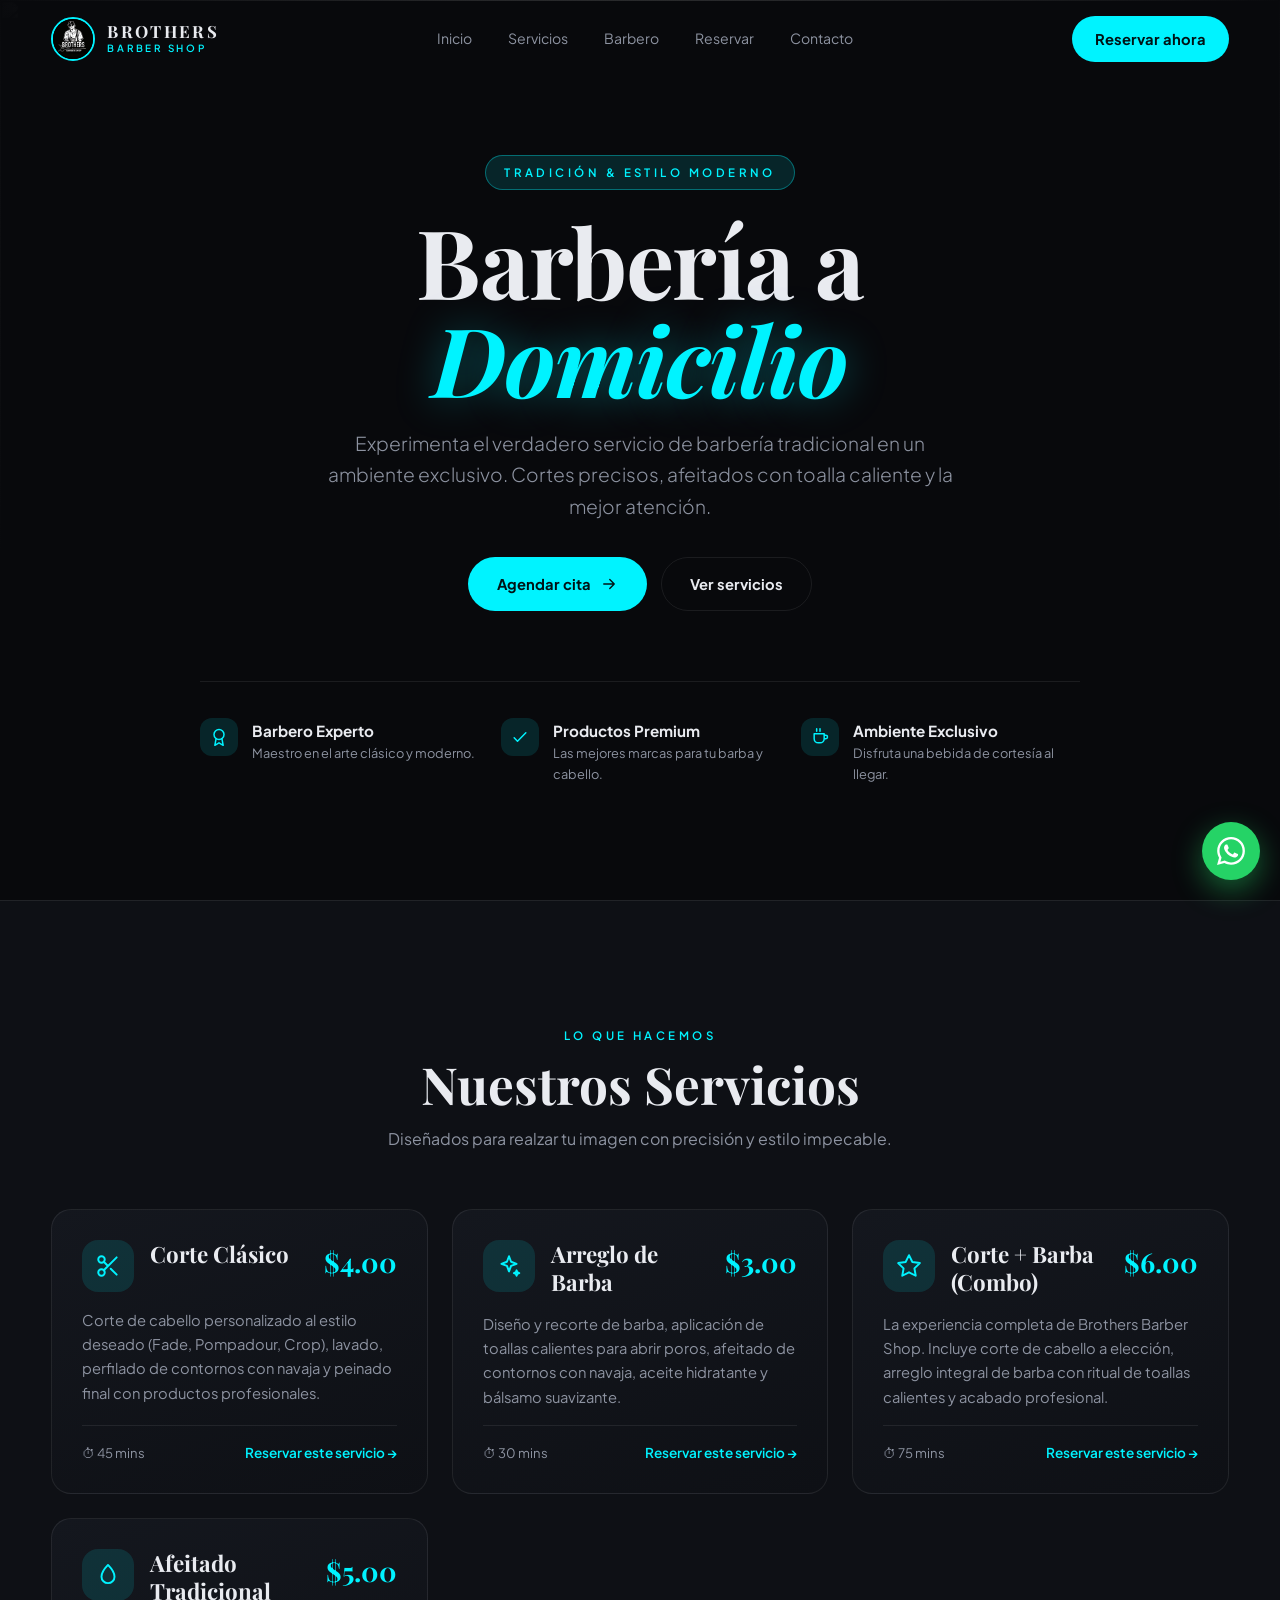
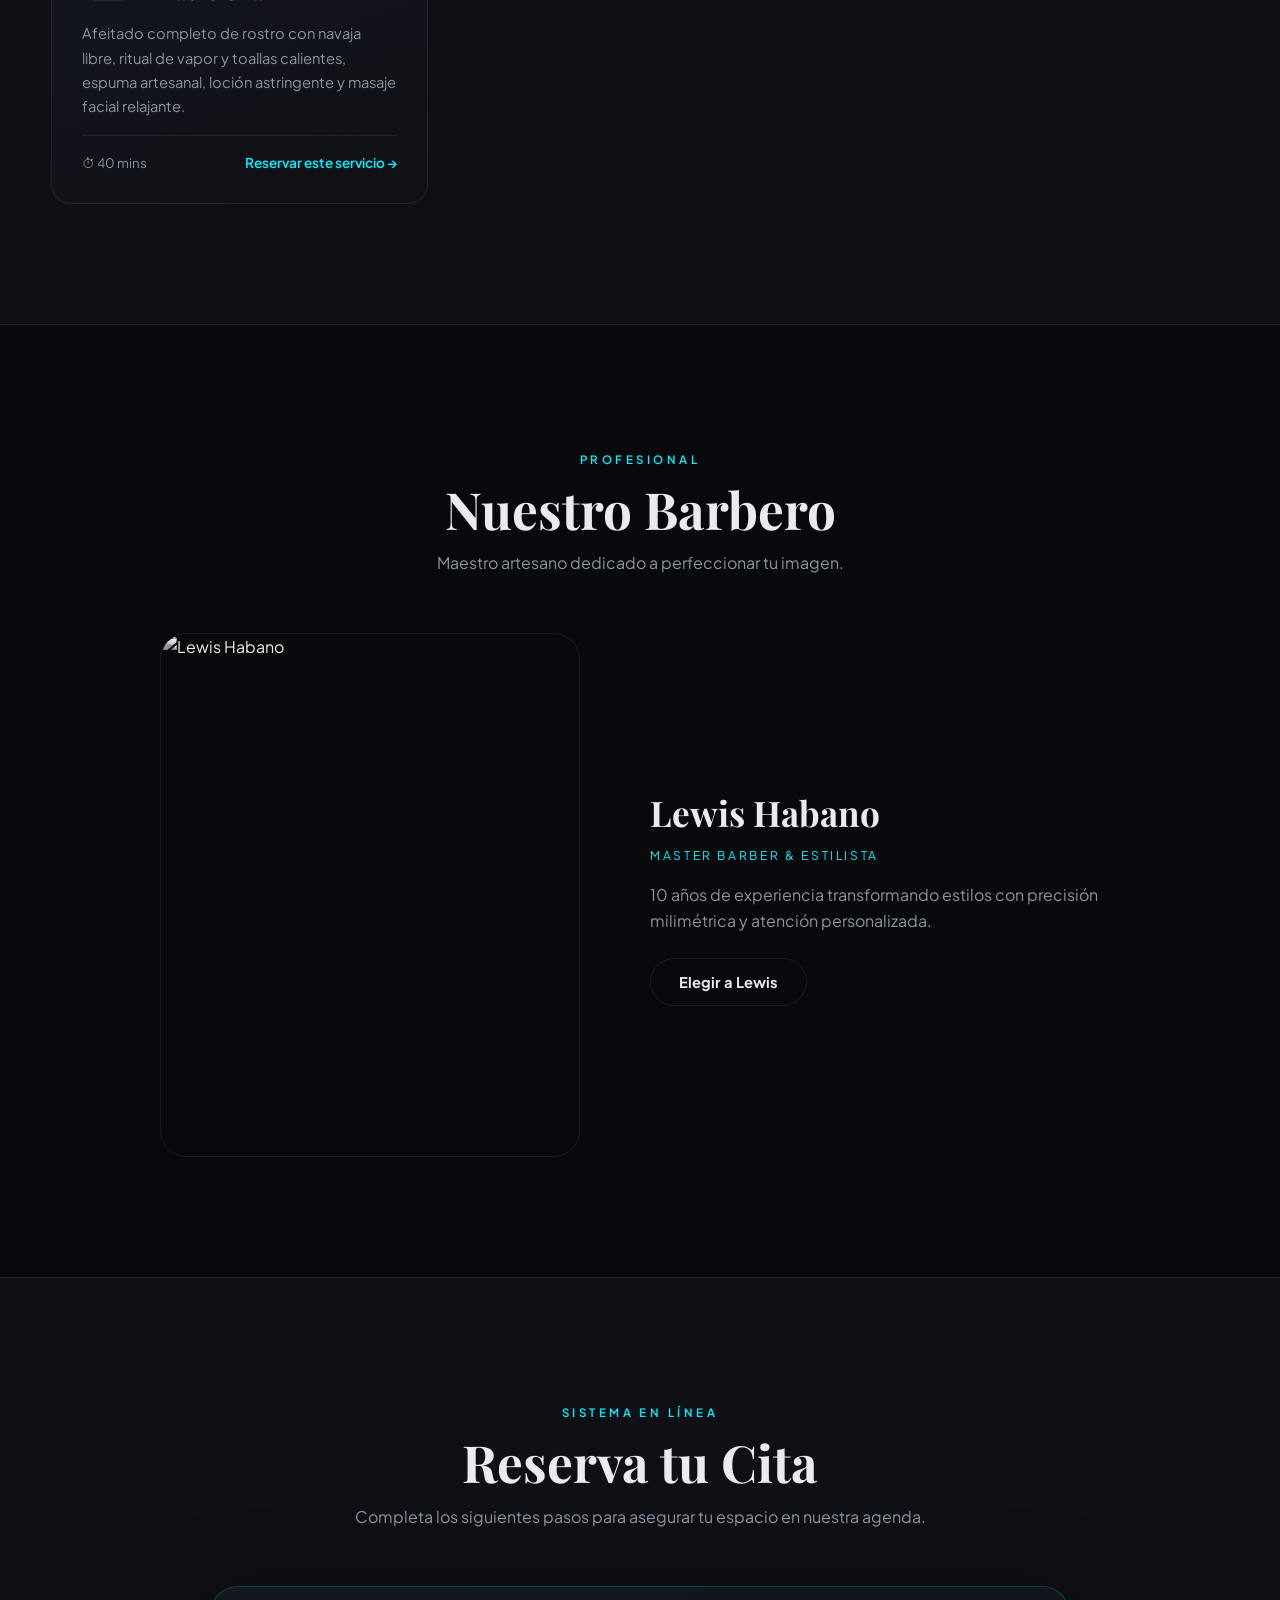
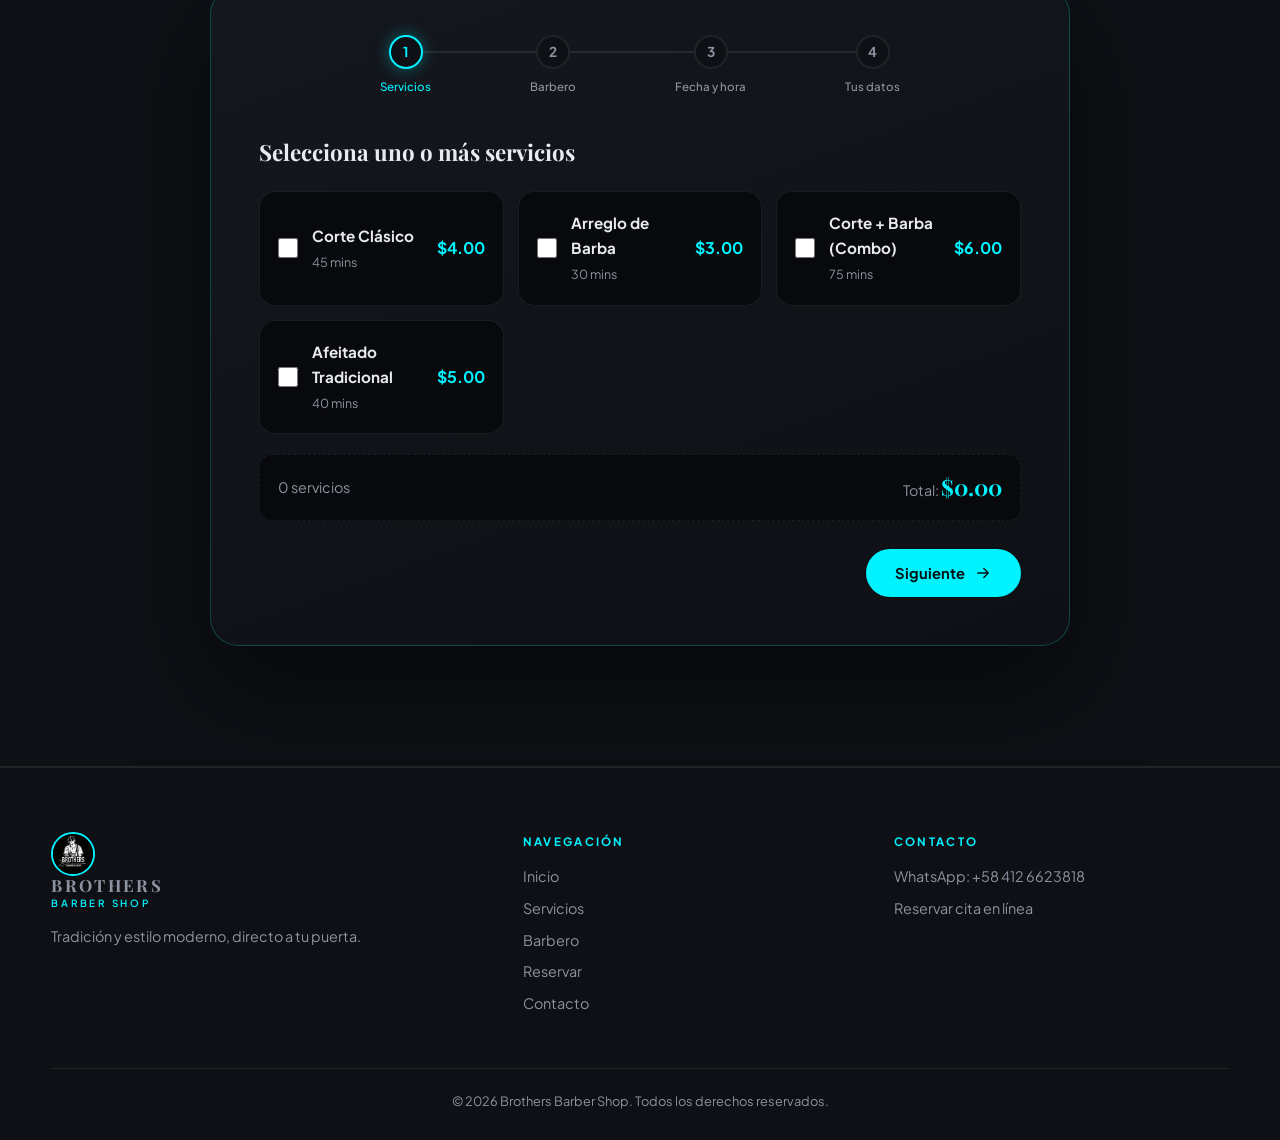
==== commit c13832b1: "acdd" ====
--- a/index.html
+++ b/index.html
@@ -2,7 +2,7 @@
 <html lang="es">
 <head>
     <meta charset="UTF-8">
-    <meta name="viewport" content="width=device-width, initial-scale=1.0">
+    <meta name="viewport" content="width=device-width, initial-scale=1.0, maximum-scale=1.0, user-scalable=no, viewport-fit=cover">
     <meta name="theme-color" content="#08090c">
     <title>Brothers Barber Shop | Estilo y Elegancia</title>
     <meta name="description" content="Barbería a domicilio. Cortes precisos, afeitado tradicional y arreglo de barba. Reserva tu cita en línea.">
--- a/style.css
+++ b/style.css
@@ -1,33 +1,34 @@
 /* Brothers Barber Shop · tema oscuro premium (marca: azul neón) */
 @import url('https://fonts.googleapis.com/css2?family=Playfair+Display:ital,wght@0,500..800;1,500..800&family=Plus+Jakarta+Sans:wght@300;400;500;600;700&display=swap');
 :root{--bg:#08090c;--s1:#0e1015;--s2:#14171e;--line:rgba(255,255,255,.08);--text:#e9ebf0;--mut:#8d93a1;--a:#00f3ff;--a-soft:rgba(0,243,255,.12);--serif:'Playfair Display',Georgia,serif;--sans:'Plus Jakarta Sans',system-ui,sans-serif;--r:20px}
-*{margin:0;padding:0;box-sizing:border-box}html{scroll-behavior:smooth;scroll-padding-top:84px}
-body{font-family:var(--sans);background:var(--bg);color:var(--text);line-height:1.65;overflow-x:hidden;-webkit-font-smoothing:antialiased}
+*,*::before,*::after{margin:0;padding:0;box-sizing:border-box}
+html{scroll-behavior:smooth;scroll-padding-top:84px;width:100%;height:100%;overflow-x:hidden}
+body{font-family:var(--sans);background:var(--bg);color:var(--text);line-height:1.65;width:100%;min-height:100vh;overflow-x:hidden;-webkit-font-smoothing:antialiased;-webkit-text-size-adjust:100%}
 a{color:inherit;text-decoration:none}img{max-width:100%;display:block}button{font-family:inherit;cursor:pointer}
 ::selection{background:var(--a);color:#000}
 ::-webkit-scrollbar{width:8px}::-webkit-scrollbar-track{background:#0a0a0a}::-webkit-scrollbar-thumb{background:#262626;border-radius:4px}::-webkit-scrollbar-thumb:hover{background:var(--a)}
 .wrap{width:min(1180px,92%);margin:auto}
 #progress{position:fixed;top:0;left:0;height:3px;width:0;background:var(--a);box-shadow:0 0 12px var(--a);z-index:200}
 /* Cabecera */
-.header{position:fixed;inset:0 0 auto;z-index:100;transition:all .3s}
+.header{position:fixed;inset:0 0 auto;z-index:100;transition:all .3s;width:100%}
 .header.scrolled{background:rgba(8,9,12,.82);backdrop-filter:blur(16px);border-bottom:1px solid var(--line)}
 .bar{height:78px;display:flex;align-items:center;justify-content:space-between;gap:16px}
-.brand{display:flex;align-items:center;gap:12px}.brand img{width:44px;height:44px;border-radius:50%;object-fit:cover;border:2px solid var(--a)}
+.brand{display:flex;align-items:center;gap:12px}.brand img{width:44px;height:44px;border-radius:50%;object-fit:cover;border:2px solid var(--a);flex-shrink:0}
 .brand b{display:block;font-family:var(--serif);letter-spacing:.14em;font-size:1.05rem;line-height:1.1}.brand small{display:block;color:var(--a);text-transform:uppercase;letter-spacing:.28em;font-size:.62rem;font-weight:600}
 .nav{display:flex;gap:6px}.nav a{padding:8px 15px;border-radius:999px;font-size:.88rem;color:var(--mut);transition:.25s}.nav a:hover{color:var(--text);background:rgba(255,255,255,.05)}
 .btn{display:inline-flex;align-items:center;justify-content:center;gap:9px;padding:14px 28px;border-radius:999px;border:1px solid transparent;background:var(--a);color:#001315;font-weight:700;font-size:.92rem;transition:transform .2s,box-shadow .3s,background .2s}
 .btn:hover{transform:translateY(-2px);box-shadow:0 12px 32px rgba(0,243,255,.32)}.btn:disabled{opacity:.6;cursor:wait;transform:none}
 .btn.ghost{background:transparent;color:var(--text);border-color:var(--line)}.btn.ghost:hover{border-color:var(--a);color:var(--a);box-shadow:none}
 .btn.sm{padding:10px 22px}.btn svg{width:18px;height:18px}
-#menu-btn{display:none;width:44px;height:44px;border-radius:50%;border:1px solid var(--line);background:var(--s1);color:var(--a);place-items:center}
+#menu-btn{display:none;width:44px;height:44px;border-radius:50%;border:1px solid var(--line);background:var(--s1);color:var(--a);place-items:center;flex-shrink:0}
 #mobile-menu{display:none}
 /* Hero */
-.hero{position:relative;min-height:100vh;display:grid;align-items:center;text-align:center;overflow:hidden;padding:110px 0 70px}
-.hero-bg{position:absolute;inset:-6% 0;width:100%;height:112%;object-fit:cover;filter:grayscale(1) contrast(1.1);opacity:.28}
-.hero::after{content:"";position:absolute;inset:0;background:radial-gradient(ellipse at 50% 30%,transparent,var(--bg) 78%),linear-gradient(to top,var(--bg),transparent 55%)}
-.hero .wrap{position:relative;z-index:2;max-width:880px}
+.hero{position:relative;min-height:100vh;display:grid;align-items:center;text-align:center;overflow:hidden;padding:110px 0 70px;width:100%}
+.hero-bg{position:absolute;inset:0;width:100%;height:100%;object-fit:cover;filter:grayscale(1) contrast(1.1);opacity:.28}
+.hero::after{content:"";position:absolute;inset:0;background:radial-gradient(ellipse at 50% 30%,transparent,var(--bg) 78%),linear-gradient(to top,var(--bg),transparent 55%);pointer-events:none}
+.hero .wrap{position:relative;z-index:2;max-width:880px;width:100%}
 .tag{display:inline-block;border:1px solid rgba(0,243,255,.35);background:var(--a-soft);color:var(--a);padding:7px 18px;border-radius:999px;font-size:.72rem;letter-spacing:.3em;text-transform:uppercase;font-weight:600}
-.hero h1{font-family:var(--serif);font-weight:700;font-size:clamp(2.8rem,9vw,6rem);line-height:1.02;margin:22px 0 20px;letter-spacing:-.01em}
+.hero h1{font-family:var(--serif);font-weight:700;font-size:clamp(2.5rem,8vw,6rem);line-height:1.02;margin:22px 0 20px;letter-spacing:-.01em;word-break:break-word}
 .hero h1 em{color:var(--a);display:block;text-shadow:0 0 40px rgba(0,243,255,.35)}
 .hero p.lead{color:var(--mut);font-size:clamp(1rem,2vw,1.2rem);max-width:640px;margin:0 auto 34px;font-weight:300}
 .cta{display:flex;gap:14px;justify-content:center;flex-wrap:wrap}
@@ -35,23 +36,24 @@
 .perk{display:flex;gap:14px}.perk i{flex:none;width:38px;height:38px;border-radius:12px;background:var(--a-soft);color:var(--a);display:grid;place-items:center}.perk svg{width:20px;height:20px}
 .perk h4{font-size:.95rem}.perk p{font-size:.8rem;color:var(--mut)}
 /* Secciones */
-.sec{padding:clamp(70px,10vw,120px) 0}.alt{background:var(--s1);border-block:1px solid var(--line)}
-.head{text-align:center;max-width:640px;margin:0 auto 56px}.head small{color:var(--a);text-transform:uppercase;letter-spacing:.3em;font-size:.72rem;font-weight:600}
+.sec{padding:clamp(70px,10vw,120px) 0;width:100%}
+.alt{background:var(--s1);border-block:1px solid var(--line)}
+.head{text-align:center;max-width:640px;margin:0 auto 56px;padding:0 12px}.head small{color:var(--a);text-transform:uppercase;letter-spacing:.3em;font-size:.72rem;font-weight:600}
 .head h2{font-family:var(--serif);font-size:clamp(2rem,5vw,3.2rem);line-height:1.15;margin:8px 0 12px}.head p{color:var(--mut)}
-.grid2{display:grid;grid-template-columns:repeat(auto-fit,minmax(min(100%,420px),1fr));gap:24px}
+.grid2{display:grid;grid-template-columns:repeat(auto-fit,minmax(min(100%,320px),1fr));gap:24px}
 .svc{background:linear-gradient(160deg,var(--s2),var(--s1));border:1px solid var(--line);border-radius:var(--r);padding:30px;display:flex;flex-direction:column;gap:16px;transition:transform .25s ease-out,border-color .3s,box-shadow .3s;transform-style:preserve-3d}
 .svc:hover{border-color:rgba(0,243,255,.5);box-shadow:0 24px 60px rgba(0,0,0,.5),0 0 0 1px rgba(0,243,255,.1)}
 .svc-top{display:flex;gap:16px;align-items:flex-start}.ico{flex:none;width:52px;height:52px;border-radius:16px;background:var(--a-soft);color:var(--a);display:grid;place-items:center}.ico svg{width:26px;height:26px}
 .svc h3{font-family:var(--serif);font-size:1.4rem;line-height:1.25;flex:1}.price{font-family:var(--serif);color:var(--a);font-size:1.7rem;font-weight:700}
 .svc p{color:var(--mut);font-size:.92rem;flex:1}.svc-foot{display:flex;justify-content:space-between;align-items:center;padding-top:16px;border-top:1px solid var(--line);font-size:.82rem;color:var(--mut)}
-.link{color:var(--a);font-weight:600;background:none;border:none;font-size:.85rem}.link:hover{text-decoration:underline}
+.link{color:var(--a);font-weight:600;background:none;border:none;font-size:.85rem;cursor:pointer}.link:hover{text-decoration:underline}
 /* Barbero */
-.pro{display:grid;grid-template-columns:minmax(260px,420px) 1fr;gap:clamp(28px,6vw,70px);align-items:center;max-width:960px;margin:auto}
-.pro-photo{position:relative;border-radius:26px;overflow:hidden;border:1px solid var(--line)}.pro-photo img{width:100%;aspect-ratio:4/5;object-fit:cover;filter:grayscale(1);transition:all .6s}.pro-photo:hover img{filter:none;transform:scale(1.05)}
-.pro-photo::after{content:"";position:absolute;inset:0;background:linear-gradient(to top,rgba(8,9,12,.7),transparent 50%)}
+.pro{display:grid;grid-template-columns:minmax(240px,420px) 1fr;gap:clamp(28px,6vw,70px);align-items:center;max-width:960px;margin:auto}
+.pro-photo{position:relative;border-radius:26px;overflow:hidden;border:1px solid var(--line);width:100%}.pro-photo img{width:100%;aspect-ratio:4/5;object-fit:cover;filter:grayscale(1);transition:all .6s}.pro-photo:hover img{filter:none;transform:scale(1.05)}
+.pro-photo::after{content:"";position:absolute;inset:0;background:linear-gradient(to top,rgba(8,9,12,.7),transparent 50%);pointer-events:none}
 .pro h3{font-family:var(--serif);font-size:2.2rem}.pro .role{color:var(--a);text-transform:uppercase;letter-spacing:.22em;font-size:.75rem;margin:4px 0 16px}.pro p{color:var(--mut);margin-bottom:24px}
 /* Reservas */
-.book{max-width:860px;margin:auto;background:linear-gradient(160deg,var(--s2),var(--s1));border:1px solid rgba(0,243,255,.22);border-radius:28px;padding:clamp(22px,5vw,48px);box-shadow:0 40px 100px rgba(0,0,0,.55)}
+.book{max-width:860px;margin:auto;background:linear-gradient(160deg,var(--s2),var(--s1));border:1px solid rgba(0,243,255,.22);border-radius:28px;padding:clamp(22px,5vw,48px);box-shadow:0 40px 100px rgba(0,0,0,.55);width:100%}
 .stepper{position:relative;display:flex;justify-content:space-between;max-width:520px;margin:0 auto 38px}
 .stepper::before,.stepper::after{content:"";position:absolute;top:16px;left:16px;height:2px;border-radius:2px}
 .stepper::before{right:16px;background:var(--line)}.stepper::after{background:var(--a);box-shadow:0 0 10px var(--a);width:calc((100% - 32px) * var(--p,0));transition:width .5s cubic-bezier(.2,.8,.2,1)}
@@ -61,22 +63,22 @@
 @media(max-width:560px){.st{font-size:0}}
 .step-panel{display:none}.step-panel.show{display:block;animation:rise .5s both}
 .step-panel h3{font-family:var(--serif);font-size:1.4rem;margin-bottom:20px}
-.opts{display:grid;grid-template-columns:repeat(auto-fit,minmax(240px,1fr));gap:14px}
+.opts{display:grid;grid-template-columns:repeat(auto-fit,minmax(220px,1fr));gap:14px}
 .opt{position:relative;display:flex;align-items:center;justify-content:space-between;gap:14px;padding:18px;border:1px solid var(--line);border-radius:16px;background:var(--bg);cursor:pointer;transition:all .25s}
 .opt:hover{border-color:rgba(0,243,255,.5);transform:translateY(-2px)}.opt:has(input:checked){border-color:var(--a);background:var(--a-soft);box-shadow:0 0 0 1px var(--a)}
-.opt input{width:20px;height:20px;accent-color:var(--a);flex:none}.opt .l{flex:1}.opt b{display:block;font-size:.95rem}.opt small{color:var(--mut);font-size:.78rem}.opt .p{color:var(--a);font-weight:700}
+.opt input{width:20px;height:20px;accent-color:var(--a);flex:none}.opt .l{flex:1;min-width:0}.opt b{display:block;font-size:.95rem}.opt small{color:var(--mut);font-size:.78rem}.opt .p{color:var(--a);font-weight:700;flex-shrink:0}
 .totalbar{display:flex;justify-content:space-between;align-items:center;margin-top:20px;padding:14px 18px;border-radius:14px;background:var(--bg);border:1px dashed var(--line);font-size:.9rem;color:var(--mut)}.totalbar strong{color:var(--a);font-family:var(--serif);font-size:1.4rem}
-.nav-row{display:flex;justify-content:space-between;gap:12px;margin-top:28px}.nav-row .btn:only-child{margin-left:auto}
+.nav-row{display:flex;justify-content:space-between;gap:12px;margin-top:28px;flex-wrap:wrap}.nav-row .btn:only-child{margin-left:auto}
 label.f{display:block;font-size:.72rem;text-transform:uppercase;letter-spacing:.16em;color:var(--mut);margin-bottom:8px}
-.fields{display:grid;grid-template-columns:repeat(auto-fit,minmax(240px,1fr));gap:20px}
+.fields{display:grid;grid-template-columns:repeat(auto-fit,minmax(220px,1fr));gap:20px}
 input[type=date],input[type=text],input[type=email]{width:100%;padding:14px 16px;border-radius:14px;border:1px solid var(--line);background:var(--bg);color:var(--text);font:inherit;color-scheme:dark;transition:border-color .2s,box-shadow .2s}
 input:focus{outline:none;border-color:var(--a);box-shadow:0 0 0 4px rgba(0,243,255,.14)}
-.slots{display:grid;grid-template-columns:repeat(auto-fill,minmax(112px,1fr));gap:10px}
-.slot{padding:12px 8px;border-radius:12px;border:1px solid var(--line);background:var(--bg);color:var(--text);font-size:.85rem;font-weight:500;transition:all .2s}
+.slots{display:grid;grid-template-columns:repeat(auto-fill,minmax(105px,1fr));gap:10px}
+.slot{padding:12px 8px;border-radius:12px;border:1px solid var(--line);background:var(--bg);color:var(--text);font-size:.85rem;font-weight:500;transition:all .2s;cursor:pointer}
 .slot:hover:not(:disabled){border-color:var(--a);color:var(--a)}.slot.sel{background:var(--a);color:#001315;border-color:var(--a);font-weight:700;box-shadow:0 0 18px rgba(0,243,255,.3)}
 .slot:disabled{opacity:.3;text-decoration:line-through;cursor:not-allowed}
 .sum{margin-top:26px;padding:22px;border-radius:16px;background:var(--bg);border:1px solid var(--line)}.sum h4{color:var(--a);text-transform:uppercase;letter-spacing:.18em;font-size:.72rem;margin-bottom:14px}
-.sum div.r{display:grid;grid-template-columns:repeat(auto-fit,minmax(170px,1fr));gap:14px;font-size:.88rem}.sum small{display:block;color:var(--mut);font-size:.72rem}.sum b#summary-price{color:var(--a);font-size:1.15rem}
+.sum div.r{display:grid;grid-template-columns:repeat(auto-fit,minmax(150px,1fr));gap:14px;font-size:.88rem}.sum small{display:block;color:var(--mut);font-size:.72rem}.sum b#summary-price{color:var(--a);font-size:1.15rem}
 #form-alert{display:none;margin-bottom:22px;padding:14px 18px;border-radius:14px;font-size:.88rem;border:1px solid}
 #form-alert.show{display:block;animation:rise .35s both}#form-alert.error{border-color:rgba(255,90,90,.5);background:rgba(255,90,90,.08);color:#ff8f8f}#form-alert.info{border-color:rgba(0,243,255,.5);background:var(--a-soft);color:var(--a)}
 /* Éxito */
@@ -89,15 +91,15 @@
 .ticket div{display:flex;justify-content:space-between;gap:16px;padding:12px 0;border-bottom:1px dashed var(--line)}.ticket div:last-child{border:none}.ticket span:first-child{color:var(--mut)}.ticket span+span{text-align:right;font-weight:600;overflow-wrap:anywhere}#suc-price{color:var(--a)}
 .wa{background:#25D366;color:#fff}.wa:hover{box-shadow:0 12px 32px rgba(37,211,102,.35)}
 /* Pie y flotantes */
-footer{padding:64px 0 28px;border-top:1px solid var(--line);background:var(--s1)}
+footer{padding:64px 0 28px;border-top:1px solid var(--line);background:var(--s1);width:100%}
 .foot{display:grid;grid-template-columns:1.3fr 1fr 1fr;gap:36px}.foot h5{font-size:.72rem;text-transform:uppercase;letter-spacing:.2em;color:var(--a);margin-bottom:14px}.foot p,.foot a{color:var(--mut);font-size:.9rem;display:block;margin-bottom:8px}.foot a:hover{color:var(--a)}
 .copy{margin-top:44px;padding-top:22px;border-top:1px solid var(--line);text-align:center;font-size:.8rem;color:var(--mut)}
-.wa-float{position:fixed;right:20px;bottom:20px;z-index:90;width:58px;height:58px;border-radius:50%;background:#25D366;color:#fff;display:grid;place-items:center;box-shadow:0 10px 30px rgba(37,211,102,.45);transition:transform .25s}.wa-float:hover{transform:scale(1.1) rotate(-6deg)}.wa-float svg{width:28px;height:28px}
-#toast{position:fixed;bottom:92px;left:50%;transform:translate(-50%,20px);opacity:0;z-index:300;background:var(--s2);border:1px solid var(--a);padding:12px 24px;border-radius:999px;font-size:.88rem;transition:all .35s;pointer-events:none;white-space:nowrap}#toast.show{opacity:1;transform:translate(-50%,0)}
+.wa-float{position:fixed;right:20px;bottom:max(20px, env(safe-area-inset-bottom));z-index:90;width:58px;height:58px;border-radius:50%;background:#25D366;color:#fff;display:grid;place-items:center;box-shadow:0 10px 30px rgba(37,211,102,.45);transition:transform .25s}.wa-float:hover{transform:scale(1.1) rotate(-6deg)}.wa-float svg{width:28px;height:28px}
+#toast{position:fixed;bottom:92px;left:50%;transform:translate(-50%,20px);opacity:0;z-index:300;background:var(--s2);border:1px solid var(--a);padding:12px 24px;border-radius:999px;font-size:.88rem;transition:all .35s;pointer-events:none;white-space:nowrap;max-width:90%;text-align:center}#toast.show{opacity:1;transform:translate(-50%,0)}
 [data-reveal]{opacity:0;transform:translateY(30px);transition:opacity .8s,transform .8s;transition-delay:var(--d,0s)}[data-reveal].in{opacity:1;transform:none}
 @keyframes rise{from{opacity:0;transform:translateY(16px)}}
 @media(max-width:860px){
  .nav,.header .btn.sm{display:none}#menu-btn{display:grid}.pro{grid-template-columns:1fr;text-align:center}.pro-photo{max-width:340px;margin:auto}.foot{grid-template-columns:1fr}
- #mobile-menu{display:block;position:fixed;inset:78px 0 auto;background:rgba(8,9,12,.97);backdrop-filter:blur(16px);padding:10px 5% 26px;border-bottom:1px solid var(--line);transform:translateY(-130%);transition:transform .4s;z-index:99}
- #mobile-menu.open{transform:none}#mobile-menu a{display:block;padding:14px 4px;border-bottom:1px solid var(--line)}#mobile-menu .btn{margin-top:18px;width:100%;border:none}}
-@media(prefers-reduced-motion:reduce){*{animation:none!important;transition:none!important}[data-reveal]{opacity:1;transform:none}}
+ #mobile-menu{display:block;position:fixed;inset:78px 0 auto;background:rgba(8,9,12,.97);backdrop-filter:blur(16px);padding:10px 5% 26px;border-bottom:1px solid var(--line);transform:translateY(-130%);transition:transform .4s;z-index:99;width:100%}
+ #mobile-menu.open{transform:none}#mobile-menu a{display:block;padding:14px 4px;border-bottom:1px solid var(--line)}#mobile-menu .btn{margin-top:18px;width:100%;border:none;text-align:center}}
+@media(prefers-reduced-motion:reduce){*{animation:none!important;transition:none!important}[data-reveal]{opacity:1;transform:none}}
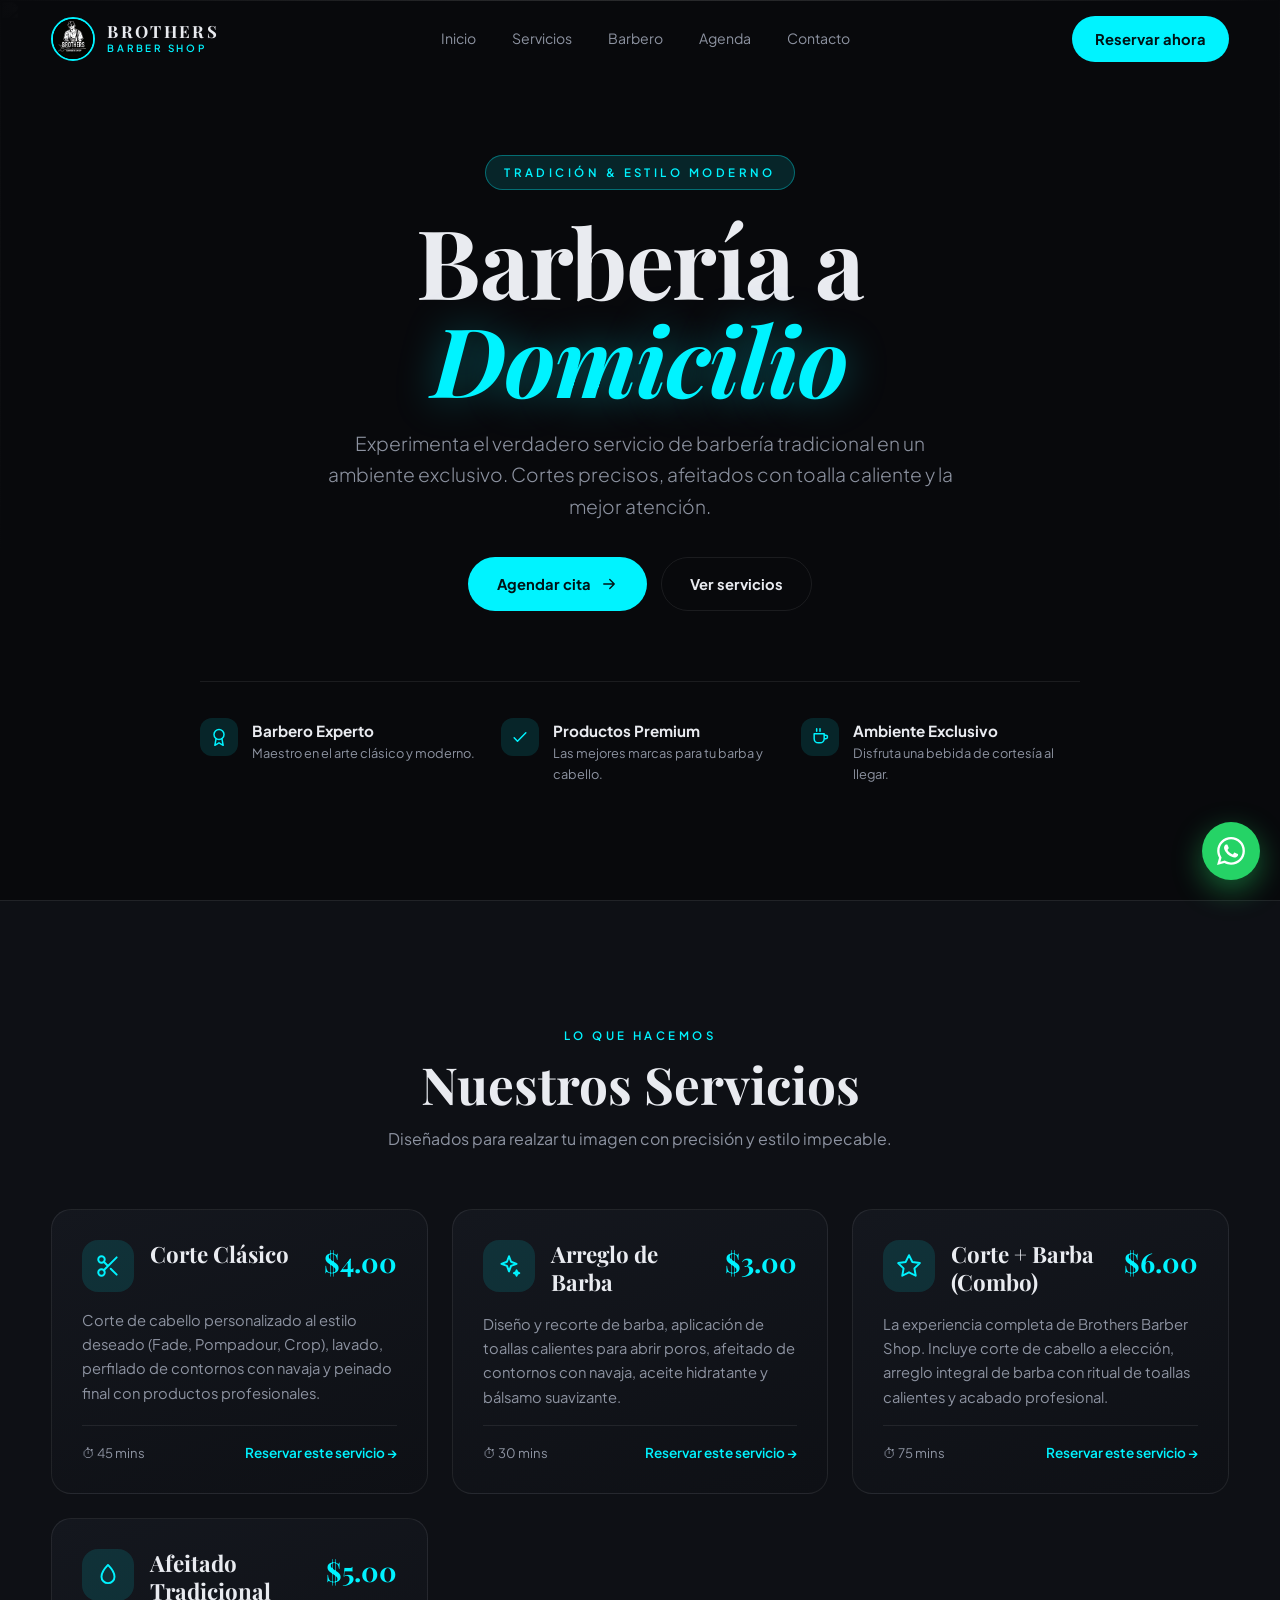
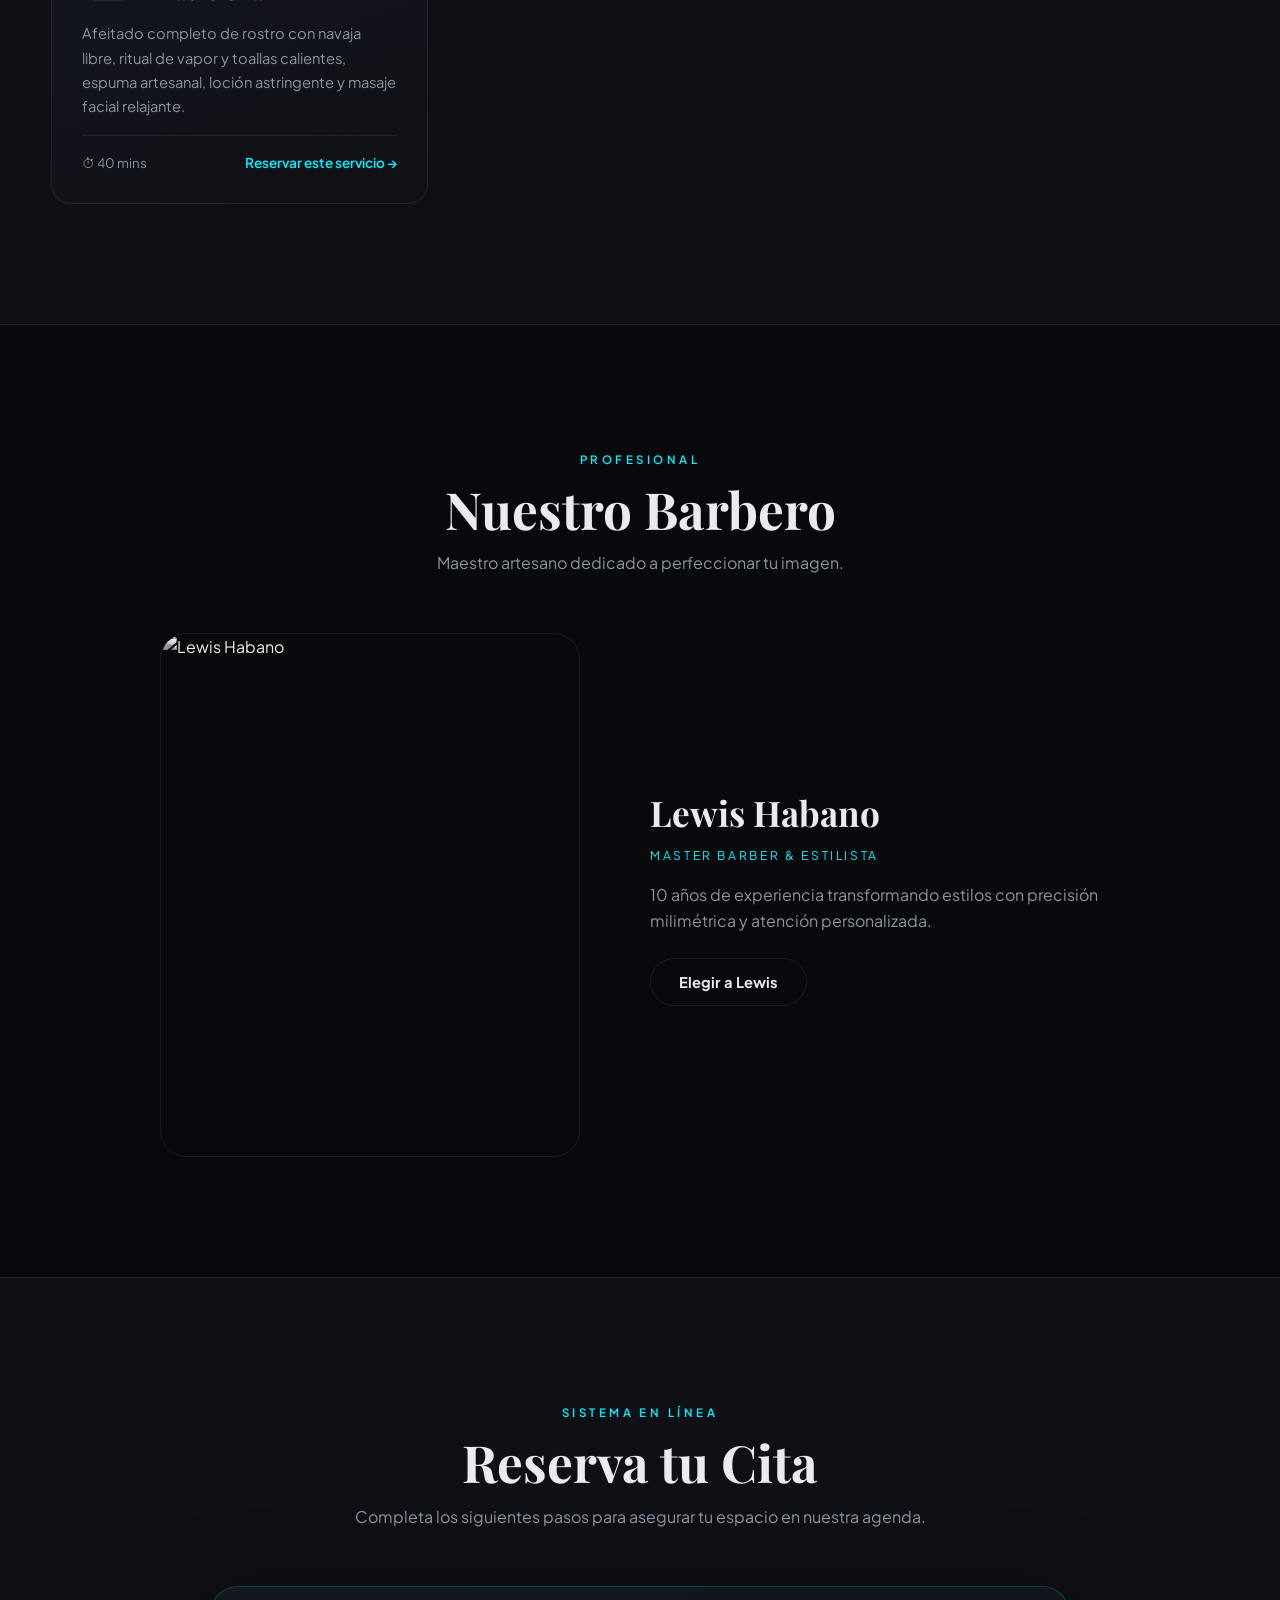
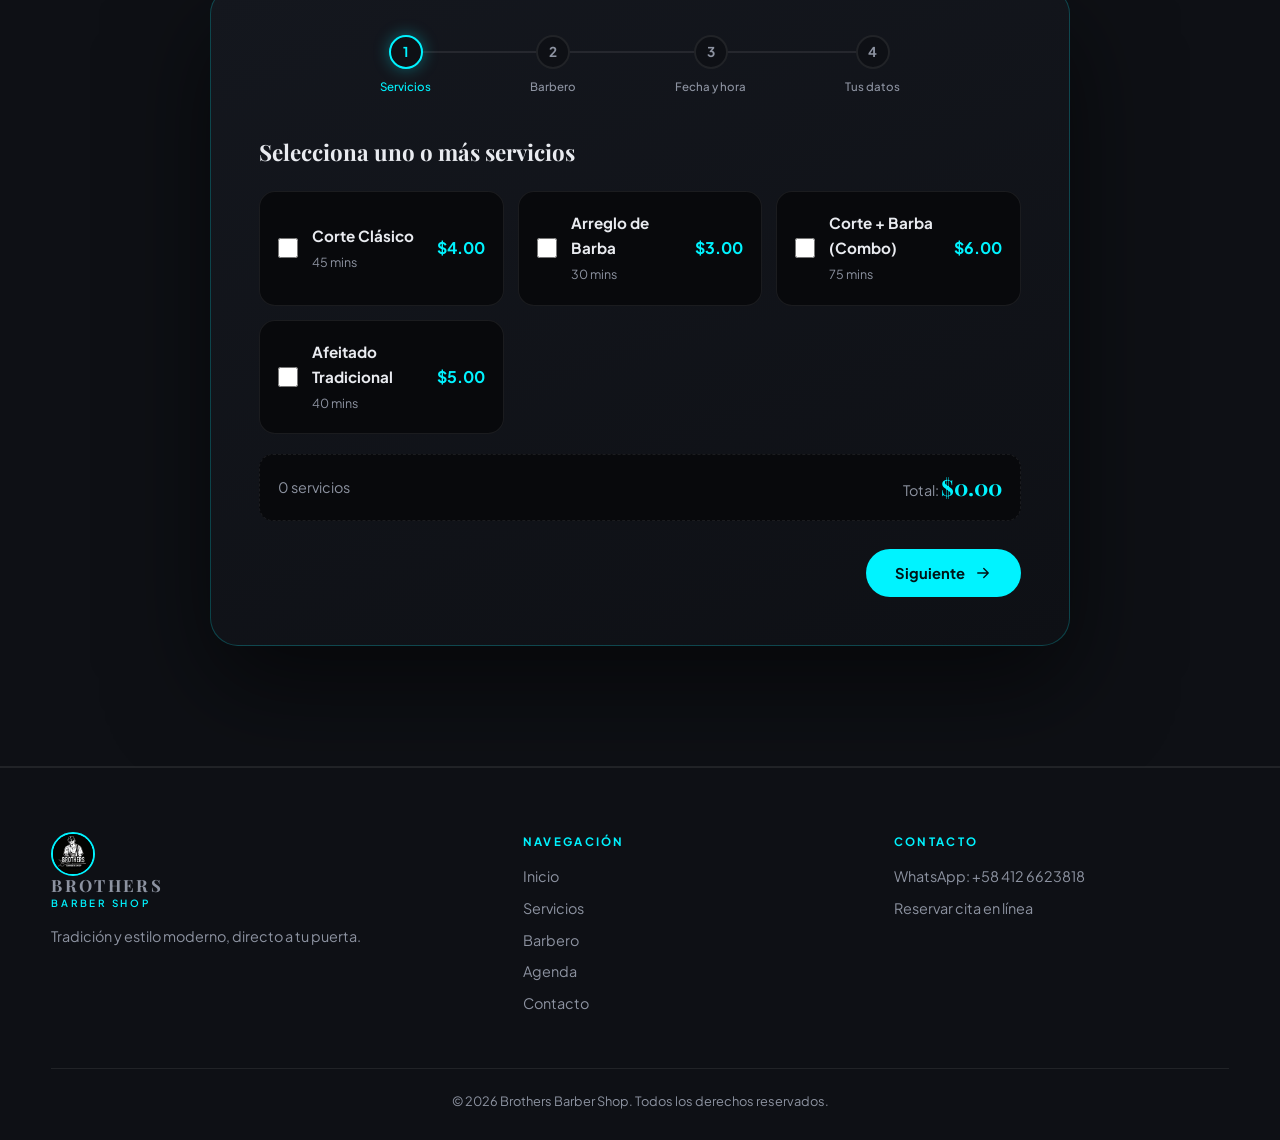
==== commit b94f0f51: "sssss" ====
--- a/index.html
+++ b/index.html
@@ -8,16 +8,69 @@
     <meta name="description" content="Barbería a domicilio. Cortes precisos, afeitado tradicional y arreglo de barba. Reserva tu cita en línea.">
     <link rel="icon" href="img/logo.jpg.jpeg">
     <link rel="stylesheet" href="style.css">
+    <style>
+        /* Estilo moderno para horarios ocupados */
+        .slot:disabled, .slot.ocupado {
+            background: rgba(255, 255, 255, 0.03) !important;
+            color: var(--mut) !important;
+            border-color: rgba(255, 255, 255, 0.05) !important;
+            cursor: not-allowed !important;
+            text-decoration: line-through;
+            opacity: 0.4;
+        }
+
+        /* Selector de fecha moderno y profesional */
+        .date-picker-modern {
+            position: relative;
+            background: var(--s2);
+            border: 1px solid var(--line);
+            border-radius: 12px;
+            padding: 12px 16px;
+            display: flex;
+            align-items: center;
+            gap: 12px;
+            max-width: 320px;
+            transition: all 0.25s ease;
+        }
+        .date-picker-modern:focus-within {
+            border-color: var(--a);
+            box-shadow: 0 0 0 3px rgba(212, 175, 55, 0.15);
+        }
+        .date-picker-modern svg {
+            width: 20px;
+            height: 20px;
+            stroke: var(--a);
+            flex-shrink: 0;
+        }
+        .date-picker-modern input[type="date"] {
+            background: transparent;
+            border: none;
+            color: var(--text);
+            font-family: inherit;
+            font-size: 0.95rem;
+            width: 100%;
+            outline: none;
+            cursor: pointer;
+        }
+        .date-picker-modern input[type="date"]::-webkit-calendar-picker-indicator {
+            filter: invert(1) opacity(0.7);
+            cursor: pointer;
+            transition: opacity 0.2s;
+        }
+        .date-picker-modern input[type="date"]::-webkit-calendar-picker-indicator:hover {
+            opacity: 1;
+        }
+    </style>
 </head>
 <body>
     <div id="progress"></div>
     <header class="header"><div class="wrap bar">
         <a href="#inicio" class="brand"><img src="img/logo.jpg.jpeg" alt="Brothers Barber Shop"><div><b>BROTHERS</b><small>Barber Shop</small></div></a>
-        <nav class="nav"><a href="#inicio">Inicio</a><a href="#servicios">Servicios</a><a href="#barberos">Barbero</a><a href="#reservas">Reservar</a><a href="#contacto">Contacto</a></nav>
+        <nav class="nav"><a href="#inicio">Inicio</a><a href="#servicios">Servicios</a><a href="#barberos">Barbero</a><a href="#reservas">Agenda</a><a href="#contacto">Contacto</a></nav>
         <a href="#reservas" class="btn sm">Reservar ahora</a>
         <button id="menu-btn" aria-label="Menú"><svg width="22" height="22" viewBox="0 0 24 24" fill="none" stroke="currentColor" stroke-width="2" stroke-linecap="round"><path d="M4 6h16M4 12h16M4 18h16"/></svg></button>
     </div></header>
-    <div id="mobile-menu"><a href="#inicio">Inicio</a><a href="#servicios">Servicios</a><a href="#barberos">Barbero</a><a href="#reservas">Reservar</a><a href="#contacto">Contacto</a><a class="btn" href="#reservas">Reservar ahora</a></div>
+    <div id="mobile-menu"><a href="#inicio">Inicio</a><a href="#servicios">Servicios</a><a href="#barberos">Barbero</a><a href="#reservas">Agenda</a><a href="#contacto">Contacto</a><a class="btn" href="#reservas">Reservar ahora</a></div>
 
     <section id="inicio" class="hero">
         <img class="hero-bg" src="https://images.unsplash.com/photo-1585747860715-2ba37e788b70?auto=format&fit=crop&q=80&w=1920" alt="">
@@ -106,10 +159,28 @@
 
                 <div id="step-3" class="step-panel">
                     <h3>Elige la fecha y hora disponible</h3>
-                    <div style="margin-bottom:22px"><label class="f" for="booking-date">Fecha de la cita</label><input type="date" id="booking-date" required style="max-width:300px"></div>
-                    <label class="f">Hora disponible</label>
+                    
+                    <!-- SELECTOR DE FECHA MODERNO -->
+                    <div style="margin-bottom:22px">
+                        <label class="f" for="booking-date" style="margin-bottom: 8px; display: block;">Fecha de la cita</label>
+                        <div class="date-picker-modern">
+                            <svg viewBox="0 0 24 24" fill="none" stroke="currentColor" stroke-width="2" stroke-linecap="round" stroke-linejoin="round"><rect x="3" y="4" width="18" height="18" rx="2" ry="2"></rect><line x1="16" y1="2" x2="16" y2="6"></line><line x1="8" y1="2" x2="8" y2="6"></line><line x1="3" y1="10" x2="21" y2="10"></line></svg>
+                            <input type="date" id="booking-date" required>
+                        </div>
+                    </div>
+
+                    <label class="f" style="margin-bottom: 8px; display: block;">Horarios disponibles</label>
                     <input type="hidden" id="booking-time" value="">
-                    <div class="slots"><button type="button" class="slot" data-v="09:00 AM" aria-pressed="false">09:00 AM</button><button type="button" class="slot" data-v="10:00 AM" aria-pressed="false">10:00 AM</button><button type="button" class="slot" data-v="11:00 AM" aria-pressed="false">11:00 AM</button><button type="button" class="slot" data-v="01:00 PM" aria-pressed="false">01:00 PM</button><button type="button" class="slot" data-v="02:30 PM" aria-pressed="false">02:30 PM</button><button type="button" class="slot" data-v="04:00 PM" aria-pressed="false">04:00 PM</button><button type="button" class="slot" data-v="05:30 PM" aria-pressed="false">05:30 PM</button><button type="button" class="slot" data-v="07:00 PM" aria-pressed="false">07:00 PM</button></div>
+                    <div class="slots">
+                        <button type="button" class="slot" data-v="09:00 AM" aria-pressed="false">09:00 AM</button>
+                        <button type="button" class="slot" data-v="10:00 AM" aria-pressed="false">10:00 AM</button>
+                        <button type="button" class="slot" data-v="11:00 AM" aria-pressed="false">11:00 AM</button>
+                        <button type="button" class="slot" data-v="01:00 PM" aria-pressed="false">01:00 PM</button>
+                        <button type="button" class="slot" data-v="02:30 PM" aria-pressed="false">02:30 PM</button>
+                        <button type="button" class="slot" data-v="04:00 PM" aria-pressed="false">04:00 PM</button>
+                        <button type="button" class="slot" data-v="05:30 PM" aria-pressed="false">05:30 PM</button>
+                        <button type="button" class="slot" data-v="07:00 PM" aria-pressed="false">07:00 PM</button>
+                    </div>
                     <div class="nav-row"><button type="button" onclick="prevStep(2)" class="btn ghost">Atrás</button><button type="button" onclick="verificarYAvanzar()" class="btn">Siguiente <svg viewBox="0 0 24 24" fill="none" stroke="currentColor" stroke-width="1.8" stroke-linecap="round" stroke-linejoin="round" ><path d="M5 12h14M13 6l6 6-6 6"/></svg></button></div>
                 </div>
 
@@ -139,10 +210,8 @@
                     <div><span>Fecha y hora</span><span id="suc-datetime"></span></div>
                     <div><span>Total a pagar</span><span id="suc-price"></span></div>
                 </div>
-                <div class="cta">
-                    <a id="whatsapp-btn" href="#" target="_blank" rel="noopener" class="btn wa"><svg viewBox="0 0 24 24" fill="currentColor" ><path d="M.057 24l1.687-6.163c-1.041-1.804-1.588-3.849-1.587-5.946.003-6.556 5.338-11.891 11.893-11.891 3.181.001 6.167 1.24 8.413 3.488 2.245 2.248 3.481 5.236 3.48 8.414-.003 6.557-5.338 11.892-11.893 11.892-1.99-.001-3.951-.5-5.688-1.448l-6.305 1.654zm6.597-3.807c1.676.995 3.276 1.591 5.392 1.592 5.448 0 9.886-4.434 9.889-9.885.002-5.462-4.415-9.89-9.881-9.892-5.452 0-9.887 4.434-9.889 9.884-.001 2.225.651 3.891 1.746 5.634l-.999 3.648 3.742-.981zm11.387-5.464c-.074-.124-.272-.198-.57-.347-.297-.149-1.758-.868-2.031-.967-.272-.099-.47-.149-.669.149-.198.297-.768.967-.941 1.165-.173.198-.347.223-.644.074-.297-.149-1.255-.462-2.39-1.475-.883-.788-1.48-1.761-1.653-2.059-.173-.297-.018-.458.13-.606.134-.133.297-.347.446-.521.151-.172.2-.296.3-.495.099-.198.05-.372-.025-.521-.075-.148-.669-1.611-.916-2.206-.242-.579-.487-.501-.669-.51l-.57-.01c-.198 0-.52.074-.792.372s-1.04 1.016-1.04 2.479 1.065 2.876 1.213 3.074c.149.198 2.095 3.2 5.076 4.487.709.306 1.263.489 1.694.626.712.226 1.36.194 1.872.118.571-.085 1.758-.719 2.006-1.413.248-.695.248-1.29.173-1.414z"/></svg> Enviar por WhatsApp</a>
-                    <button type="button" class="btn ghost" onclick="descargarICS()">📅 Agregar al calendario</button>
-                    <button type="button" class="btn ghost" onclick="resetBooking()">Reservar otra cita</button>
+                <div class="cta" style="justify-content: center;">
+                    <a id="whatsapp-btn" href="#" target="_blank" rel="noopener" class="btn wa" onclick="resetBooking()"><svg viewBox="0 0 24 24" fill="currentColor" ><path d="M.057 24l1.687-6.163c-1.041-1.804-1.588-3.849-1.587-5.946.003-6.556 5.338-11.891 11.893-11.891 3.181.001 6.167 1.24 8.413 3.488 2.245 2.248 3.481 5.236 3.48 8.414-.003 6.557-5.338 11.892-11.893 11.892-1.99-.001-3.951-.5-5.688-1.448l-6.305 1.654zm6.597-3.807c1.676.995 3.276 1.591 5.392 1.592 5.448 0 9.886-4.434 9.889-9.885.002-5.462-4.415-9.89-9.881-9.892-5.452 0-9.887 4.434-9.889 9.884-.001 2.225.651 3.891 1.746 5.634l-.999 3.648 3.742-.981zm11.387-5.464c-.074-.124-.272-.198-.57-.347-.297-.149-1.758-.868-2.031-.967-.272-.099-.47-.149-.669.149-.198.297-.768.967-.941 1.165-.173.198-.347.223-.644.074-.297-.149-1.255-.462-2.39-1.475-.883-.788-1.48-1.761-1.653-2.059-.173-.297-.018-.458.13-.606.134-.133.297-.347.446-.521.151-.172.2-.296.3-.495.099-.198.05-.372-.025-.521-.075-.148-.669-1.611-.916-2.206-.242-.579-.487-.501-.669-.51l-.57-.01c-.198 0-.52.074-.792.372s-1.04 1.016-1.04 2.479 1.065 2.876 1.213 3.074c.149.198 2.095 3.2 5.076 4.487.709.306 1.263.489 1.694.626.712.226 1.36.194 1.872.118.571-.085 1.758-.719 2.006-1.413.248-.695.248-1.29.173-1.414z"/></svg> Enviar por WhatsApp</a>
                 </div>
             </div>
         </div>
@@ -151,7 +220,7 @@
     <footer id="contacto"><div class="wrap">
         <div class="foot">
             <div><a href="#inicio" class="brand" style="margin-bottom:14px"><img src="img/logo.jpg.jpeg" alt=""><div><b>BROTHERS</b><small>Barber Shop</small></div></a><p>Tradición y estilo moderno, directo a tu puerta.</p></div>
-            <div><h5>Navegación</h5><a href="#inicio">Inicio</a><a href="#servicios">Servicios</a><a href="#barberos">Barbero</a><a href="#reservas">Reservar</a><a href="#contacto">Contacto</a></div>
+            <div><h5>Navegación</h5><a href="#inicio">Inicio</a><a href="#servicios">Servicios</a><a href="#barberos">Barbero</a><a href="#reservas">Agenda</a><a href="#contacto">Contacto</a></div>
             <div><h5>Contacto</h5><a href="https://wa.me/584126623818" target="_blank" rel="noopener">WhatsApp: +58 412 6623818</a><a href="#reservas">Reservar cita en línea</a></div>
         </div>
         <div class="copy">&copy; 2026 Brothers Barber Shop. Todos los derechos reservados.</div>
@@ -160,13 +229,13 @@
     <a class="wa-float" href="https://wa.me/584126623818" target="_blank" rel="noopener" aria-label="WhatsApp"><svg viewBox="0 0 24 24" fill="currentColor" ><path d="M.057 24l1.687-6.163c-1.041-1.804-1.588-3.849-1.587-5.946.003-6.556 5.338-11.891 11.893-11.891 3.181.001 6.167 1.24 8.413 3.488 2.245 2.248 3.481 5.236 3.48 8.414-.003 6.557-5.338 11.892-11.893 11.892-1.99-.001-3.951-.5-5.688-1.448l-6.305 1.654zm6.597-3.807c1.676.995 3.276 1.591 5.392 1.592 5.448 0 9.886-4.434 9.889-9.885.002-5.462-4.415-9.89-9.881-9.892-5.452 0-9.887 4.434-9.889 9.884-.001 2.225.651 3.891 1.746 5.634l-.999 3.648 3.742-.981zm11.387-5.464c-.074-.124-.272-.198-.57-.347-.297-.149-1.758-.868-2.031-.967-.272-.099-.47-.149-.669.149-.198.297-.768.967-.941 1.165-.173.198-.347.223-.644.074-.297-.149-1.255-.462-2.39-1.475-.883-.788-1.48-1.761-1.653-2.059-.173-.297-.018-.458.13-.606.134-.133.297-.347.446-.521.151-.172.2-.296.3-.495.099-.198.05-.372-.025-.521-.075-.148-.669-1.611-.916-2.206-.242-.579-.487-.501-.669-.51l-.57-.01c-.198 0-.52.074-.792.372s-1.04 1.016-1.04 2.479 1.065 2.876 1.213 3.074c.149.198 2.095 3.2 5.076 4.487.709.306 1.263.489 1.694.626.712.226 1.36.194 1.872.118.571-.085 1.758-.719 2.006-1.413.248-.695.248-1.29.173-1.414z"/></svg></a>
     <div id="toast" role="status"></div>
 
-    <!-- Interfaz (funciones globales que usa el bloque de Firebase de abajo) -->
+    <!-- Interfaz -->
     <script src="script.js"></script>
 
-    <!-- FIREBASE FIRESTORE & VALIDACIÓN DE DISPONIBILIDAD -->
+    <!-- FIREBASE FIRESTORE & TIEMPO REAL -->
     <script type="module">
         import { initializeApp } from "https://www.gstatic.com/firebasejs/10.8.0/firebase-app.js";
-        import { getFirestore, collection, addDoc, getDocs, query, where } from "https://www.gstatic.com/firebasejs/10.8.0/firebase-firestore.js";
+        import { getFirestore, collection, addDoc, onSnapshot } from "https://www.gstatic.com/firebasejs/10.8.0/firebase-firestore.js";
 
         const firebaseConfig = {
             apiKey: "AIzaSyAr-obYOwwguE0ozC14Rc_N63nJpBFCnz4",
@@ -181,33 +250,63 @@
         const app = initializeApp(firebaseConfig);
         const db = getFirestore(app);
 
-        window.verificarYAvanzar = async function() {
+        let todasLasCitasCache = [];
+
+        // Escuchar en tiempo real las citas de Firestore
+        onSnapshot(collection(db, "citas"), (snapshot) => {
+            todasLasCitasCache = [];
+            snapshot.forEach((docSnap) => {
+                todasLasCitasCache.push(docSnap.data());
+            });
+            if (window.actualizarSlotsOcupados) {
+                window.actualizarSlotsOcupados();
+            }
+        });
+
+        // Función para bloquear horas ya ocupadas en la fecha seleccionada
+        window.actualizarSlotsOcupados = function() {
+            const fechaInput = document.getElementById('booking-date').value;
+            const horaInput = document.getElementById('booking-time');
+            const slots = document.querySelectorAll('.slot');
+
+            slots.forEach(s => {
+                s.disabled = false;
+                s.classList.remove('ocupado');
+            });
+            
+            if (!fechaInput) return;
+
+            const horasOcupadasEnFecha = todasLasCitasCache
+                .filter(c => c.fechaHora && c.fechaHora.startsWith(fechaInput))
+                .map(c => {
+                    const partes = c.fechaHora.split(" a las ");
+                    return partes[1] ? partes[1].trim() : "";
+                });
+
+            slots.forEach(s => {
+                const horaSlot = s.dataset.v;
+                if (horasOcupadasEnFecha.includes(horaSlot)) {
+                    s.disabled = true;
+                    s.classList.add('ocupado');
+                    if (horaInput.value === horaSlot) {
+                        horaInput.value = '';
+                        s.classList.remove('sel');
+                    }
+                }
+            });
+        };
+
+        window.verificarYAvanzar = function() {
             const fecha = document.getElementById('booking-date').value;
             const hora = document.getElementById('booking-time').value;
 
             if (!fecha || !hora) {
-                mostrarAlerta("⚠️ Por favor, selecciona una fecha y una hora válida.");
+                mostrarAlerta("⚠️ Por favor, selecciona una fecha y una hora disponible.");
                 return;
             }
 
-            const fechaHoraCompleta = `${fecha} a las ${hora}`;
-
-            try {
-                const citasRef = collection(db, "citas");
-                const q = query(citasRef, where("fechaHora", "==", fechaHoraCompleta));
-                const querySnapshot = await getDocs(q);
-
-                if (!querySnapshot.empty) {
-                    mostrarAlerta(`❌ Lo sentimos, el horario de las ${hora} para el día ${fecha} ya se encuentra ocupado. Por favor, selecciona otra hora.`);
-                    return;
-                }
-
-                ocultarAlerta();
-                nextStep(4);
-            } catch (e) {
-                console.error("Error al verificar disponibilidad: ", e);
-                mostrarAlerta("Hubo un error de conexión al comprobar el horario.");
-            }
+            ocultarAlerta();
+            nextStep(4);
         };
 
         window.confirmBooking = async function(event) {
@@ -254,4 +353,4 @@
         };
     </script>
 </body>
-</html>
+</html>
--- a/style.css
+++ b/style.css
@@ -102,4 +102,12 @@
  .nav,.header .btn.sm{display:none}#menu-btn{display:grid}.pro{grid-template-columns:1fr;text-align:center}.pro-photo{max-width:340px;margin:auto}.foot{grid-template-columns:1fr}
  #mobile-menu{display:block;position:fixed;inset:78px 0 auto;background:rgba(8,9,12,.97);backdrop-filter:blur(16px);padding:10px 5% 26px;border-bottom:1px solid var(--line);transform:translateY(-130%);transition:transform .4s;z-index:99;width:100%}
  #mobile-menu.open{transform:none}#mobile-menu a{display:block;padding:14px 4px;border-bottom:1px solid var(--line)}#mobile-menu .btn{margin-top:18px;width:100%;border:none;text-align:center}}
-@media(prefers-reduced-motion:reduce){*{animation:none!important;transition:none!important}[data-reveal]{opacity:1;transform:none}}+@media(prefers-reduced-motion:reduce){*{animation:none!important;transition:none!important}[data-reveal]{opacity:1;transform:none}}
+.slot:disabled, .slot.ocupado {
+    background: rgba(255, 255, 255, 0.03);
+    color: var(--mut);
+    border-color: rgba(255, 255, 255, 0.05);
+    cursor: not-allowed;
+    text-decoration: line-through;
+    opacity: 0.5;
+}
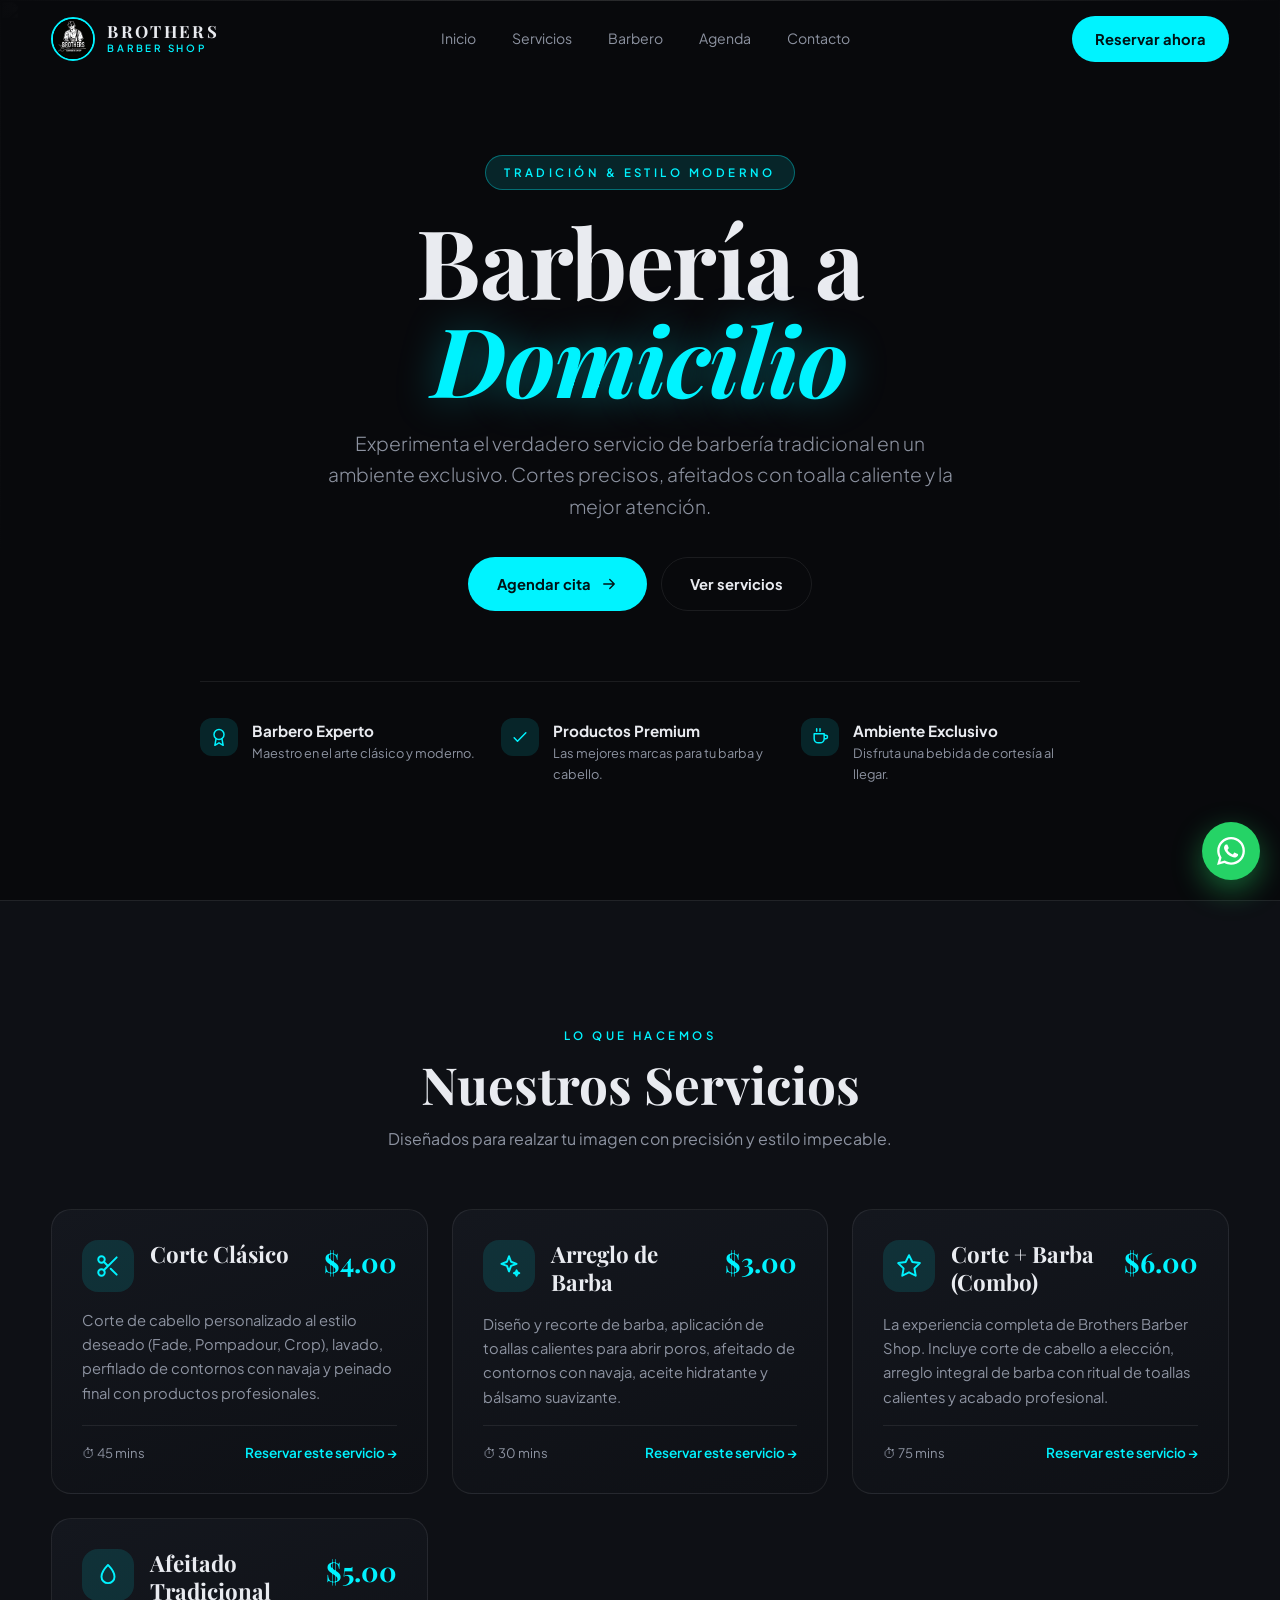
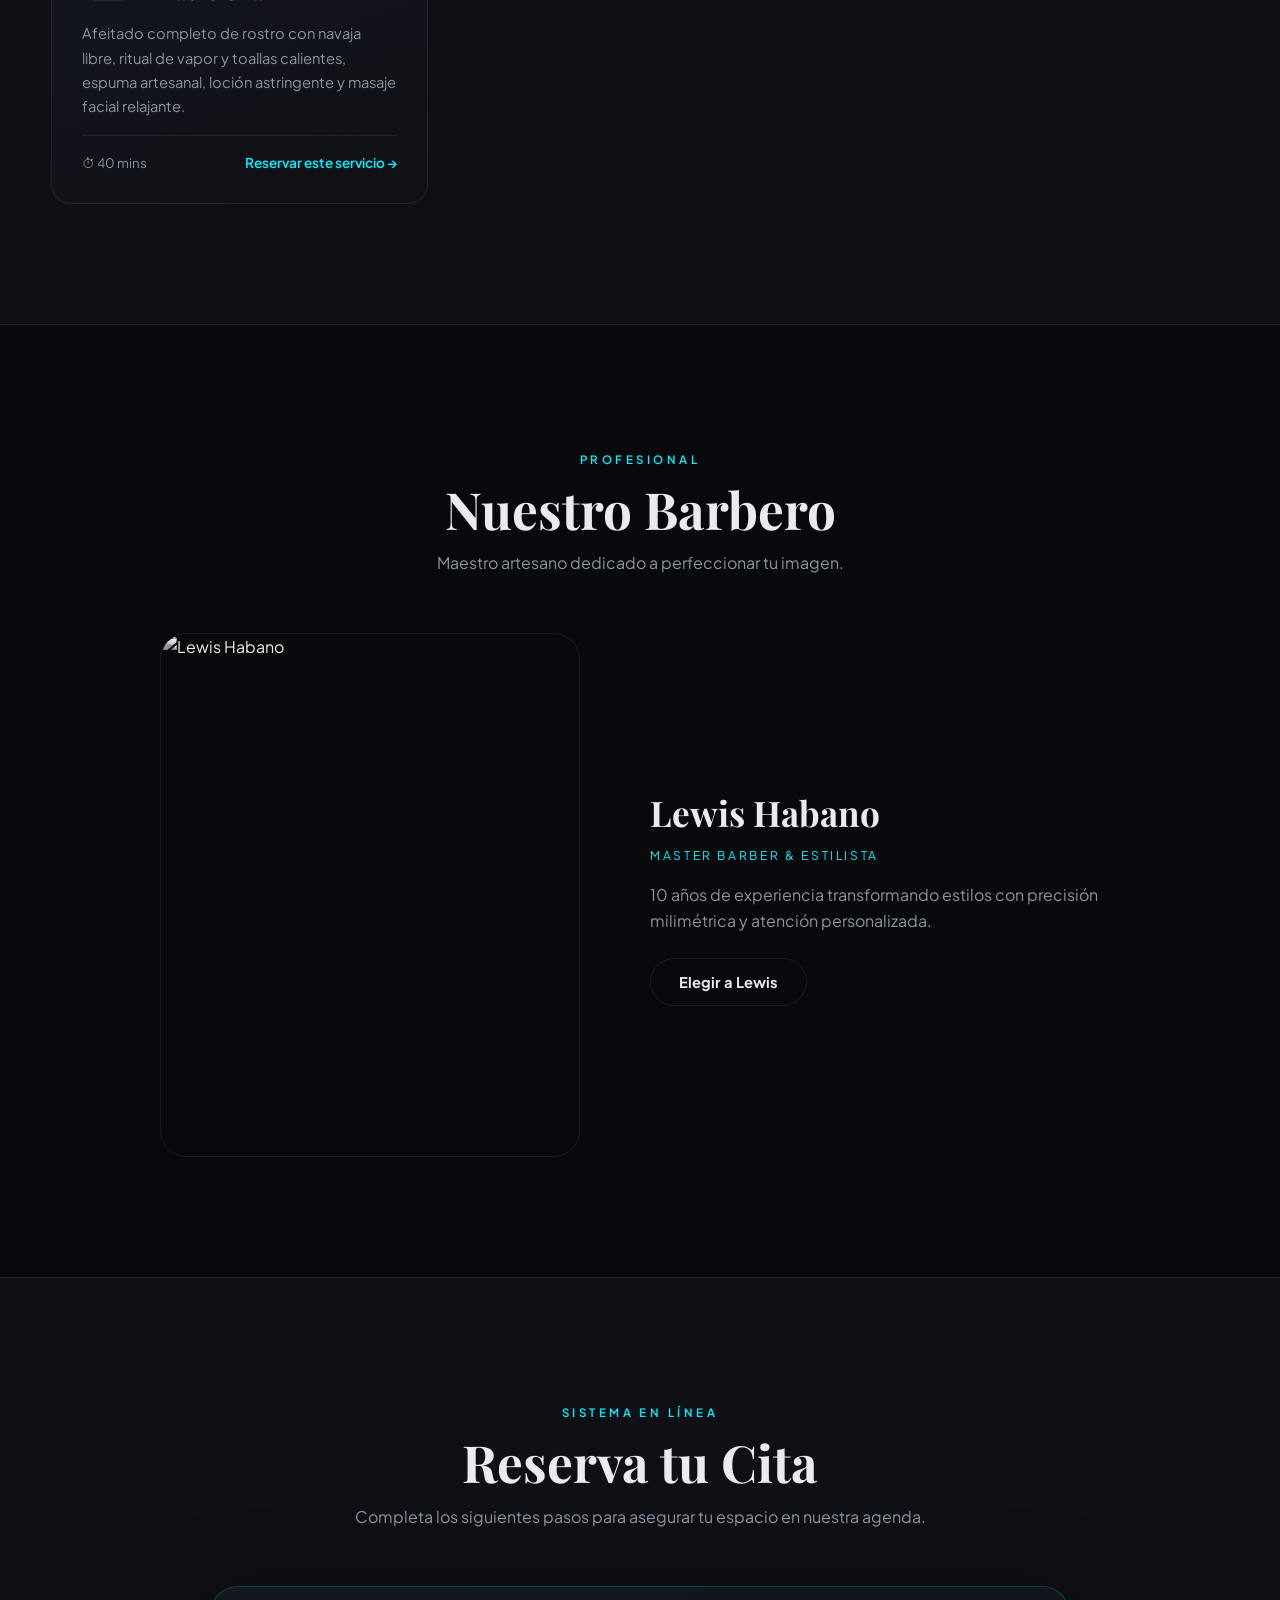
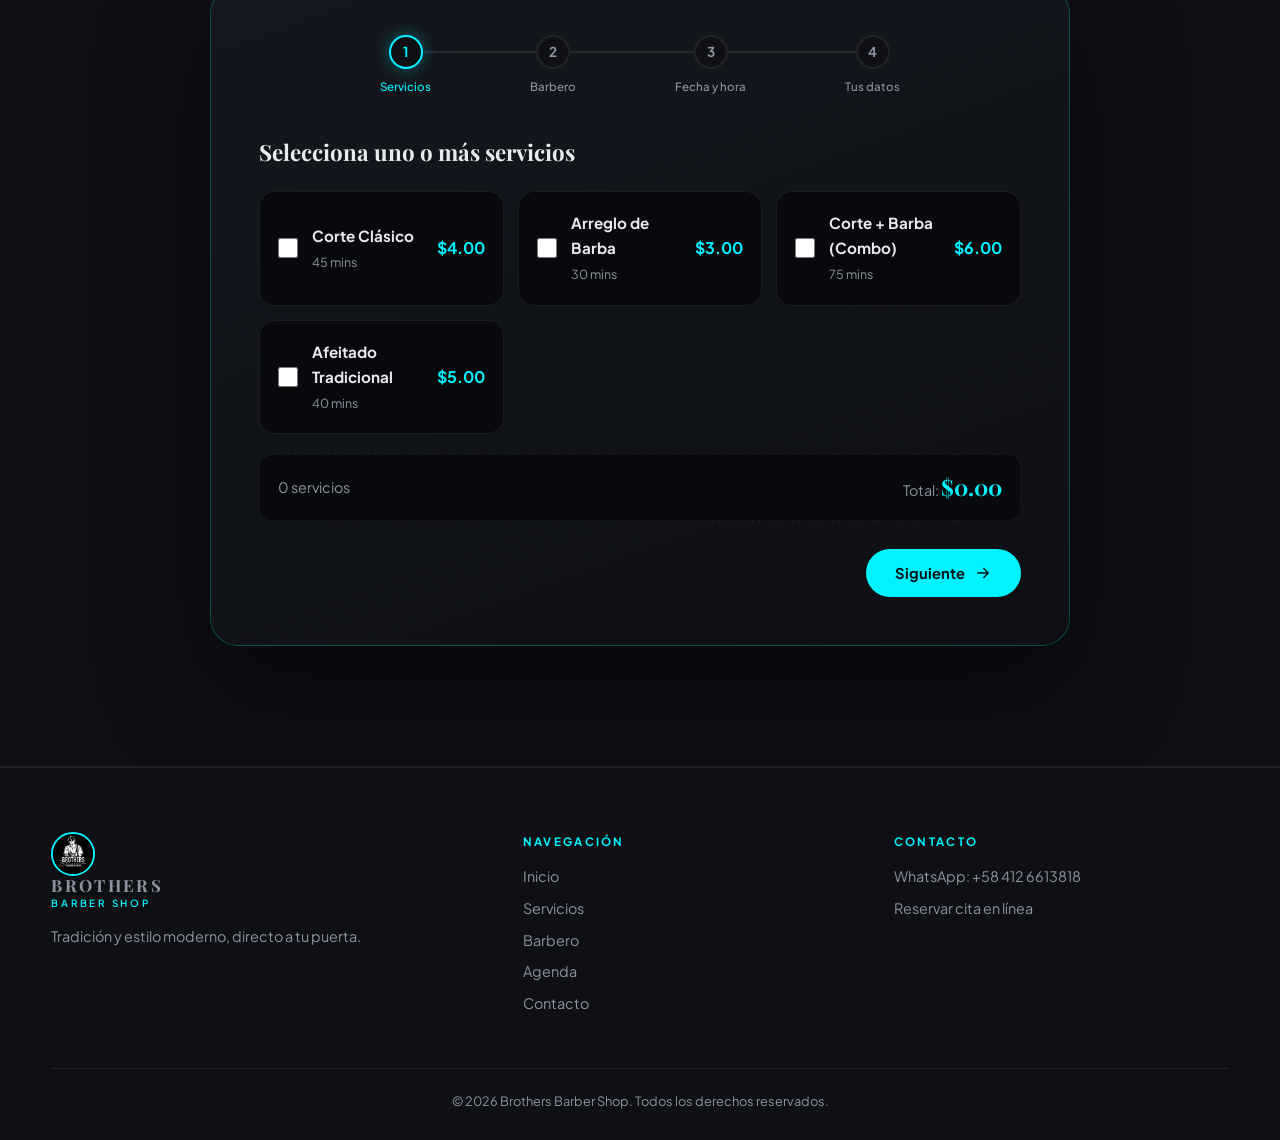
==== commit 9a38f2c0: "DDDDDDD" ====
--- a/index.html
+++ b/index.html
@@ -19,46 +19,100 @@
             opacity: 0.4;
         }
 
-        /* Selector de fecha moderno y profesional */
-        .date-picker-modern {
-            position: relative;
-            background: var(--s2);
+        /* Corrección para el horario seleccionado (evita que se pierda la lectura del texto) */
+        .slot.sel, .slot[aria-pressed="true"] {
+            background: var(--a) !important;
+            color: #000 !important;
+            font-weight: bold;
+        }
+
+        /* --- CALENDARIO VISUAL MODERNO --- */
+        .custom-calendar-card {
+            background: var(--s1);
             border: 1px solid var(--line);
-            border-radius: 12px;
-            padding: 12px 16px;
+            border-radius: 16px;
+            padding: 20px;
+            max-width: 380px;
+            margin: 0 auto 20px auto;
+            box-shadow: 0 10px 30px rgba(0,0,0,0.5);
+        }
+        .cal-header {
+            display: flex;
+            justify-content: space-between;
+            align-items: center;
+            margin-bottom: 20px;
+            font-family: var(--serif);
+            color: var(--a);
+            font-size: 1.1rem;
+            letter-spacing: 0.05em;
+        }
+        .cal-header button {
+            background: transparent;
+            border: 1px solid var(--line);
+            color: var(--a);
+            width: 32px;
+            height: 32px;
+            border-radius: 50%;
+            cursor: pointer;
             display: flex;
             align-items: center;
-            gap: 12px;
-            max-width: 320px;
-            transition: all 0.25s ease;
-        }
-        .date-picker-modern:focus-within {
+            justify-content: center;
+            transition: all 0.2s;
+        }
+        .cal-header button:hover {
+            background: var(--a);
+            color: #000;
+        }
+        .cal-weekdays {
+            display: grid;
+            grid-template-columns: repeat(7, 1fr);
+            text-align: center;
+            font-size: 0.75rem;
+            color: var(--mut);
+            font-weight: 600;
+            margin-bottom: 10px;
+            letter-spacing: 0.1em;
+        }
+        .cal-grid {
+            display: grid;
+            grid-template-columns: repeat(7, 1fr);
+            gap: 6px;
+            text-align: center;
+        }
+        .cal-day {
+            aspect-ratio: 1;
+            display: flex;
+            align-items: center;
+            justify-content: center;
+            font-size: 0.9rem;
+            color: var(--text);
+            background: transparent;
+            border: 1px solid transparent;
+            border-radius: 50%;
+            cursor: pointer;
+            transition: all 0.2s ease;
+        }
+        .cal-day:hover:not(.disabled) {
             border-color: var(--a);
-            box-shadow: 0 0 0 3px rgba(212, 175, 55, 0.15);
-        }
-        .date-picker-modern svg {
-            width: 20px;
-            height: 20px;
-            stroke: var(--a);
-            flex-shrink: 0;
-        }
-        .date-picker-modern input[type="date"] {
-            background: transparent;
-            border: none;
-            color: var(--text);
-            font-family: inherit;
-            font-size: 0.95rem;
-            width: 100%;
-            outline: none;
-            cursor: pointer;
-        }
-        .date-picker-modern input[type="date"]::-webkit-calendar-picker-indicator {
-            filter: invert(1) opacity(0.7);
-            cursor: pointer;
-            transition: opacity 0.2s;
-        }
-        .date-picker-modern input[type="date"]::-webkit-calendar-picker-indicator:hover {
-            opacity: 1;
+            color: var(--a);
+        }
+        .cal-day.selected {
+            background: var(--a) !important;
+            color: #000 !important;
+            font-weight: bold;
+            box-shadow: 0 0 15px rgba(212, 175, 55, 0.4);
+        }
+        .cal-day.disabled {
+            color: rgba(255, 255, 255, 0.15);
+            cursor: not-allowed;
+        }
+        .cal-footer-text {
+            text-align: center;
+            margin-top: 15px;
+            font-size: 0.85rem;
+            color: var(--mut);
+            border-top: 1px solid var(--line);
+            padding-top: 12px;
         }
     </style>
 </head>
@@ -160,16 +214,26 @@
                 <div id="step-3" class="step-panel">
                     <h3>Elige la fecha y hora disponible</h3>
                     
-                    <!-- SELECTOR DE FECHA MODERNO -->
-                    <div style="margin-bottom:22px">
-                        <label class="f" for="booking-date" style="margin-bottom: 8px; display: block;">Fecha de la cita</label>
-                        <div class="date-picker-modern">
-                            <svg viewBox="0 0 24 24" fill="none" stroke="currentColor" stroke-width="2" stroke-linecap="round" stroke-linejoin="round"><rect x="3" y="4" width="18" height="18" rx="2" ry="2"></rect><line x1="16" y1="2" x2="16" y2="6"></line><line x1="8" y1="2" x2="8" y2="6"></line><line x1="3" y1="10" x2="21" y2="10"></line></svg>
-                            <input type="date" id="booking-date" required>
+                    <!-- INPUT OCULTO QUE CONSERVA LA COMPATIBILIDAD CON TODO EL SISTEMA -->
+                    <input type="date" id="booking-date" required style="display: none;">
+
+                    <!-- CALENDARIO VISUAL INTERACTIVO -->
+                    <div class="custom-calendar-card">
+                        <div class="cal-header">
+                            <button type="button" id="prev-month">&#10094;</button>
+                            <span id="cal-month-year">OCTUBRE 2026</span>
+                            <button type="button" id="next-month">&#10095;</button>
                         </div>
+                        <div class="cal-weekdays">
+                            <span>DOM</span><span>LUN</span><span>MAR</span><span>MIÉ</span><span>JUE</span><span>VIE</span><span>SÁB</span>
+                        </div>
+                        <div id="cal-grid" class="cal-grid">
+                            <!-- Los días se generan dinámicamente con JavaScript -->
+                        </div>
+                        <div id="cal-selected-text" class="cal-footer-text">Selecciona una fecha</div>
                     </div>
 
-                    <label class="f" style="margin-bottom: 8px; display: block;">Horarios disponibles</label>
+                    <label class="f" style="margin: 20px 0 8px 0; display: block;">Horarios disponibles</label>
                     <input type="hidden" id="booking-time" value="">
                     <div class="slots">
                         <button type="button" class="slot" data-v="09:00 AM" aria-pressed="false">09:00 AM</button>
@@ -211,7 +275,7 @@
                     <div><span>Total a pagar</span><span id="suc-price"></span></div>
                 </div>
                 <div class="cta" style="justify-content: center;">
-                    <a id="whatsapp-btn" href="#" target="_blank" rel="noopener" class="btn wa" onclick="resetBooking()"><svg viewBox="0 0 24 24" fill="currentColor" ><path d="M.057 24l1.687-6.163c-1.041-1.804-1.588-3.849-1.587-5.946.003-6.556 5.338-11.891 11.893-11.891 3.181.001 6.167 1.24 8.413 3.488 2.245 2.248 3.481 5.236 3.48 8.414-.003 6.557-5.338 11.892-11.893 11.892-1.99-.001-3.951-.5-5.688-1.448l-6.305 1.654zm6.597-3.807c1.676.995 3.276 1.591 5.392 1.592 5.448 0 9.886-4.434 9.889-9.885.002-5.462-4.415-9.89-9.881-9.892-5.452 0-9.887 4.434-9.889 9.884-.001 2.225.651 3.891 1.746 5.634l-.999 3.648 3.742-.981zm11.387-5.464c-.074-.124-.272-.198-.57-.347-.297-.149-1.758-.868-2.031-.967-.272-.099-.47-.149-.669.149-.198.297-.768.967-.941 1.165-.173.198-.347.223-.644.074-.297-.149-1.255-.462-2.39-1.475-.883-.788-1.48-1.761-1.653-2.059-.173-.297-.018-.458.13-.606.134-.133.297-.347.446-.521.151-.172.2-.296.3-.495.099-.198.05-.372-.025-.521-.075-.148-.669-1.611-.916-2.206-.242-.579-.487-.501-.669-.51l-.57-.01c-.198 0-.52.074-.792.372s-1.04 1.016-1.04 2.479 1.065 2.876 1.213 3.074c.149.198 2.095 3.2 5.076 4.487.709.306 1.263.489 1.694.626.712.226 1.36.194 1.872.118.571-.085 1.758-.719 2.006-1.413.248-.695.248-1.29.173-1.414z"/></svg> Enviar por WhatsApp</a>
+                    <a id="whatsapp-btn" href="#" target="_blank" rel="noopener" class="btn wa" onclick="reproducirSonidoYReiniciar()"><svg viewBox="0 0 24 24" fill="currentColor" ><path d="M.057 24l1.687-6.163c-1.041-1.804-1.588-3.849-1.587-5.946.003-6.556 5.338-11.891 11.893-11.891 3.181.001 6.167 1.24 8.413 3.488 2.245 2.248 3.481 5.236 3.48 8.414-.003 6.557-5.338 11.892-11.893 11.892-1.99-.001-3.951-.5-5.688-1.448l-6.305 1.654zm6.597-3.807c1.676.995 3.276 1.591 5.392 1.592 5.448 0 9.886-4.434 9.889-9.885.002-5.462-4.415-9.89-9.881-9.892-5.452 0-9.887 4.434-9.889 9.884-.001 2.225.651 3.891 1.746 5.634l-.999 3.648 3.742-.981zm11.387-5.464c-.074-.124-.272-.198-.57-.347-.297-.149-1.758-.868-2.031-.967-.272-.099-.47-.149-.669.149-.198.297-.768.967-.941 1.165-.173.198-.347.223-.644.074-.297-.149-1.255-.462-2.39-1.475-.883-.788-1.48-1.761-1.653-2.059-.173-.297-.018-.458.13-.606.134-.133.297-.347.446-.521.151-.172.2-.296.3-.495.099-.198.05-.372-.025-.521-.075-.148-.669-1.611-.916-2.206-.242-.579-.487-.501-.669-.51l-.57-.01c-.198 0-.52.074-.792.372s-1.04 1.016-1.04 2.479 1.065 2.876 1.213 3.074c.149.198 2.095 3.2 5.076 4.487.709.306 1.263.489 1.694.626.712.226 1.36.194 1.872.118.571-.085 1.758-.719 2.006-1.413.248-.695.248-1.29.173-1.414z"/></svg> Enviar por WhatsApp</a>
                 </div>
             </div>
         </div>
@@ -221,18 +285,18 @@
         <div class="foot">
             <div><a href="#inicio" class="brand" style="margin-bottom:14px"><img src="img/logo.jpg.jpeg" alt=""><div><b>BROTHERS</b><small>Barber Shop</small></div></a><p>Tradición y estilo moderno, directo a tu puerta.</p></div>
             <div><h5>Navegación</h5><a href="#inicio">Inicio</a><a href="#servicios">Servicios</a><a href="#barberos">Barbero</a><a href="#reservas">Agenda</a><a href="#contacto">Contacto</a></div>
-            <div><h5>Contacto</h5><a href="https://wa.me/584126623818" target="_blank" rel="noopener">WhatsApp: +58 412 6623818</a><a href="#reservas">Reservar cita en línea</a></div>
+            <div><h5>Contacto</h5><a href="https://wa.me/584126613818" target="_blank" rel="noopener">WhatsApp: +58 412 6613818</a><a href="#reservas">Reservar cita en línea</a></div>
         </div>
         <div class="copy">&copy; 2026 Brothers Barber Shop. Todos los derechos reservados.</div>
     </div></footer>
 
-    <a class="wa-float" href="https://wa.me/584126623818" target="_blank" rel="noopener" aria-label="WhatsApp"><svg viewBox="0 0 24 24" fill="currentColor" ><path d="M.057 24l1.687-6.163c-1.041-1.804-1.588-3.849-1.587-5.946.003-6.556 5.338-11.891 11.893-11.891 3.181.001 6.167 1.24 8.413 3.488 2.245 2.248 3.481 5.236 3.48 8.414-.003 6.557-5.338 11.892-11.893 11.892-1.99-.001-3.951-.5-5.688-1.448l-6.305 1.654zm6.597-3.807c1.676.995 3.276 1.591 5.392 1.592 5.448 0 9.886-4.434 9.889-9.885.002-5.462-4.415-9.89-9.881-9.892-5.452 0-9.887 4.434-9.889 9.884-.001 2.225.651 3.891 1.746 5.634l-.999 3.648 3.742-.981zm11.387-5.464c-.074-.124-.272-.198-.57-.347-.297-.149-1.758-.868-2.031-.967-.272-.099-.47-.149-.669.149-.198.297-.768.967-.941 1.165-.173.198-.347.223-.644.074-.297-.149-1.255-.462-2.39-1.475-.883-.788-1.48-1.761-1.653-2.059-.173-.297-.018-.458.13-.606.134-.133.297-.347.446-.521.151-.172.2-.296.3-.495.099-.198.05-.372-.025-.521-.075-.148-.669-1.611-.916-2.206-.242-.579-.487-.501-.669-.51l-.57-.01c-.198 0-.52.074-.792.372s-1.04 1.016-1.04 2.479 1.065 2.876 1.213 3.074c.149.198 2.095 3.2 5.076 4.487.709.306 1.263.489 1.694.626.712.226 1.36.194 1.872.118.571-.085 1.758-.719 2.006-1.413.248-.695.248-1.29.173-1.414z"/></svg></a>
+    <a class="wa-float" href="https://wa.me/584126613818" target="_blank" rel="noopener" aria-label="WhatsApp"><svg viewBox="0 0 24 24" fill="currentColor" ><path d="M.057 24l1.687-6.163c-1.041-1.804-1.588-3.849-1.587-5.946.003-6.556 5.338-11.891 11.893-11.891 3.181.001 6.167 1.24 8.413 3.488 2.245 2.248 3.481 5.236 3.48 8.414-.003 6.557-5.338 11.892-11.893 11.892-1.99-.001-3.951-.5-5.688-1.448l-6.305 1.654zm6.597-3.807c1.676.995 3.276 1.591 5.392 1.592 5.448 0 9.886-4.434 9.889-9.885.002-5.462-4.415-9.89-9.881-9.892-5.452 0-9.887 4.434-9.889 9.884-.001 2.225.651 3.891 1.746 5.634l-.999 3.648 3.742-.981zm11.387-5.464c-.074-.124-.272-.198-.57-.347-.297-.149-1.758-.868-2.031-.967-.272-.099-.47-.149-.669.149-.198.297-.768.967-.941 1.165-.173.198-.347.223-.644.074-.297-.149-1.255-.462-2.39-1.475-.883-.788-1.48-1.761-1.653-2.059-.173-.297-.018-.458.13-.606.134-.133.297-.347.446-.521.151-.172.2-.296.3-.495.099-.198.05-.372-.025-.521-.075-.148-.669-1.611-.916-2.206-.242-.579-.487-.501-.669-.51l-.57-.01c-.198 0-.52.074-.792.372s-1.04 1.016-1.04 2.479 1.065 2.876 1.213 3.074c.149.198 2.095 3.2 5.076 4.487.709.306 1.263.489 1.694.626.712.226 1.36.194 1.872.118.571-.085 1.758-.719 2.006-1.413.248-.695.248-1.29.173-1.414z"/></svg></a>
     <div id="toast" role="status"></div>
 
     <!-- Interfaz -->
     <script src="script.js"></script>
 
-    <!-- FIREBASE FIRESTORE & TIEMPO REAL -->
+    <!-- FIREBASE FIRESTORE & CALENDARIO INTERACTIVO MODERNO -->
     <script type="module">
         import { initializeApp } from "https://www.gstatic.com/firebasejs/10.8.0/firebase-app.js";
         import { getFirestore, collection, addDoc, onSnapshot } from "https://www.gstatic.com/firebasejs/10.8.0/firebase-firestore.js";
@@ -251,6 +315,124 @@
         const db = getFirestore(app);
 
         let todasLasCitasCache = [];
+        let fechaSeleccionadaObj = new Date();
+        let mesActual = fechaSeleccionadaObj.getMonth();
+        let anioActual = fechaSeleccionadaObj.getFullYear();
+
+        const mesesNombres = ["ENERO", "FEBRERO", "MARZO", "ABRIL", "MAYO", "JUNIO", "JULIO", "AGOSTO", "SEPTIEMBRE", "OCTUBRE", "NOVIEMBRE", "DICIEMBRE"];
+
+        // Función para reproducir sonido de éxito (campanita/beep web con AudioContext)
+        window.reproducirSonidoYReiniciar = function() {
+            try {
+                const audioCtx = new (window.AudioContext || window.webkitAudioContext)();
+                const osc = audioCtx.createOscillator();
+                const gain = audioCtx.createGain();
+                
+                osc.type = 'sine';
+                osc.frequency.setValueAtTime(587.33, audioCtx.currentTime); // Nota D5
+                osc.frequency.exponentialRampToValueAtTime(880, audioCtx.currentTime + 0.15); // Sube a A5
+                
+                gain.gain.setValueAtTime(0.15, audioCtx.currentTime);
+                gain.gain.exponentialRampToValueAtTime(0.01, audioCtx.currentTime + 0.4);
+                
+                osc.connect(gain);
+                gain.connect(audioCtx.destination);
+                
+                osc.start();
+                osc.stop(audioCtx.currentTime + 0.4);
+            } catch (e) {
+                console.log("Audio no soportado o bloqueado por el navegador", e);
+            }
+
+            if (typeof resetBooking === 'function') {
+                resetBooking();
+            }
+        };
+
+        // Renderizar el Calendario Visual Moderno
+        function renderCalendar(month, year) {
+            const grid = document.getElementById('cal-grid');
+            const monthYearLabel = document.getElementById('cal-month-year');
+            if (!grid) return;
+
+            monthYearLabel.textContent = `${mesesNombres[month]} ${year}`;
+            grid.innerHTML = '';
+
+            const primerDiaIndex = new Date(year, month, 1).getDay();
+            const totalDiasMes = new Date(year, month + 1, 0).getDate();
+            const hoy = new Date();
+            hoy.setHours(0,0,0,0);
+
+            // Espacios vacíos antes del primer día del mes
+            for (let i = 0; i < primerDiaIndex; i++) {
+                const emptyCell = document.createElement('div');
+                grid.appendChild(emptyCell);
+            }
+
+            // Días del mes
+            for (let dia = 1; dia <= totalDiasMes; dia++) {
+                const dayCell = document.createElement('div');
+                dayCell.classList.add('cal-day');
+                dayCell.textContent = dia;
+
+                const fechaIterada = new Date(year, month, dia);
+                const anioStr = year;
+                const mesStr = String(month + 1).padStart(2, '0');
+                const diaStr = String(dia).padStart(2, '0');
+                const fechaFormateada = `${anioStr}-${mesStr}-${diaStr}`;
+
+                // Deshabilitar días pasados
+                if (fechaIterada < hoy) {
+                    dayCell.classList.add('disabled');
+                } else {
+                    // Verificar si es el día actualmente seleccionado
+                    const inputHiddenDate = document.getElementById('booking-date').value;
+                    if (inputHiddenDate === fechaFormateada) {
+                        dayCell.classList.add('selected');
+                    }
+
+                    dayCell.addEventListener('click', () => {
+                        document.querySelectorAll('.cal-day').forEach(d => d.classList.remove('selected'));
+                        dayCell.classList.add('selected');
+                        
+                        // Asignar valor al input oculto que usa el sistema
+                        document.getElementById('booking-date').value = fechaFormateada;
+                        
+                        // Texto descriptivo inferior
+                        const opciones = { weekday: 'long', year: 'numeric', month: 'long', day: 'numeric' };
+                        document.getElementById('cal-selected-text').textContent = `Fecha seleccionada: ${fechaIterada.toLocaleDateString('es-ES', opciones)}`;
+
+                        if (window.actualizarSlotsOcupados) {
+                            window.actualizarSlotsOcupados();
+                        }
+                    });
+                }
+                grid.appendChild(dayCell);
+            }
+        }
+
+        document.getElementById('prev-month').addEventListener('click', () => {
+            mesActual--;
+            if (mesActual < 0) {
+                mesActual = 11;
+                anioActual--;
+            }
+            renderCalendar(mesActual, anioActual);
+        });
+
+        document.getElementById('next-month').addEventListener('click', () => {
+            mesActual++;
+            if (mesActual > 11) {
+                mesActual = 0;
+                anioActual++;
+            }
+            renderCalendar(mesActual, anioActual);
+        });
+
+        // Inicializar calendario al cargar
+        document.addEventListener("DOMContentLoaded", () => {
+            renderCalendar(mesActual, anioActual);
+        });
 
         // Escuchar en tiempo real las citas de Firestore
         onSnapshot(collection(db, "citas"), (snapshot) => {
@@ -301,7 +483,7 @@
             const hora = document.getElementById('booking-time').value;
 
             if (!fecha || !hora) {
-                mostrarAlerta("⚠️ Por favor, selecciona una fecha y una hora disponible.");
+                mostrarAlerta("⚠️ Por favor, selecciona una fecha en el calendario y una hora disponible.");
                 return;
             }
 
@@ -344,7 +526,7 @@
                 document.getElementById('suc-price').innerText = `$${serv.total}.00`;
 
                 const mensajeWhatsApp = encodeURIComponent(`¡Hola! Soy ${nombre} (${email}). Acabo de reservar cita para: ${serv.nombres} con ${barbero} el día ${fechaHoraCompleta}. Total: $${serv.total}.00. ¡Nos vemos allá!`);
-                document.getElementById('whatsapp-btn').href = `https://wa.me/584126623818?text=${mensajeWhatsApp}`;
+                document.getElementById('whatsapp-btn').href = `https://wa.me/584126613818?text=${mensajeWhatsApp}`;
 
             } catch (e) {
                 console.error("Error al guardar la cita: ", e);
